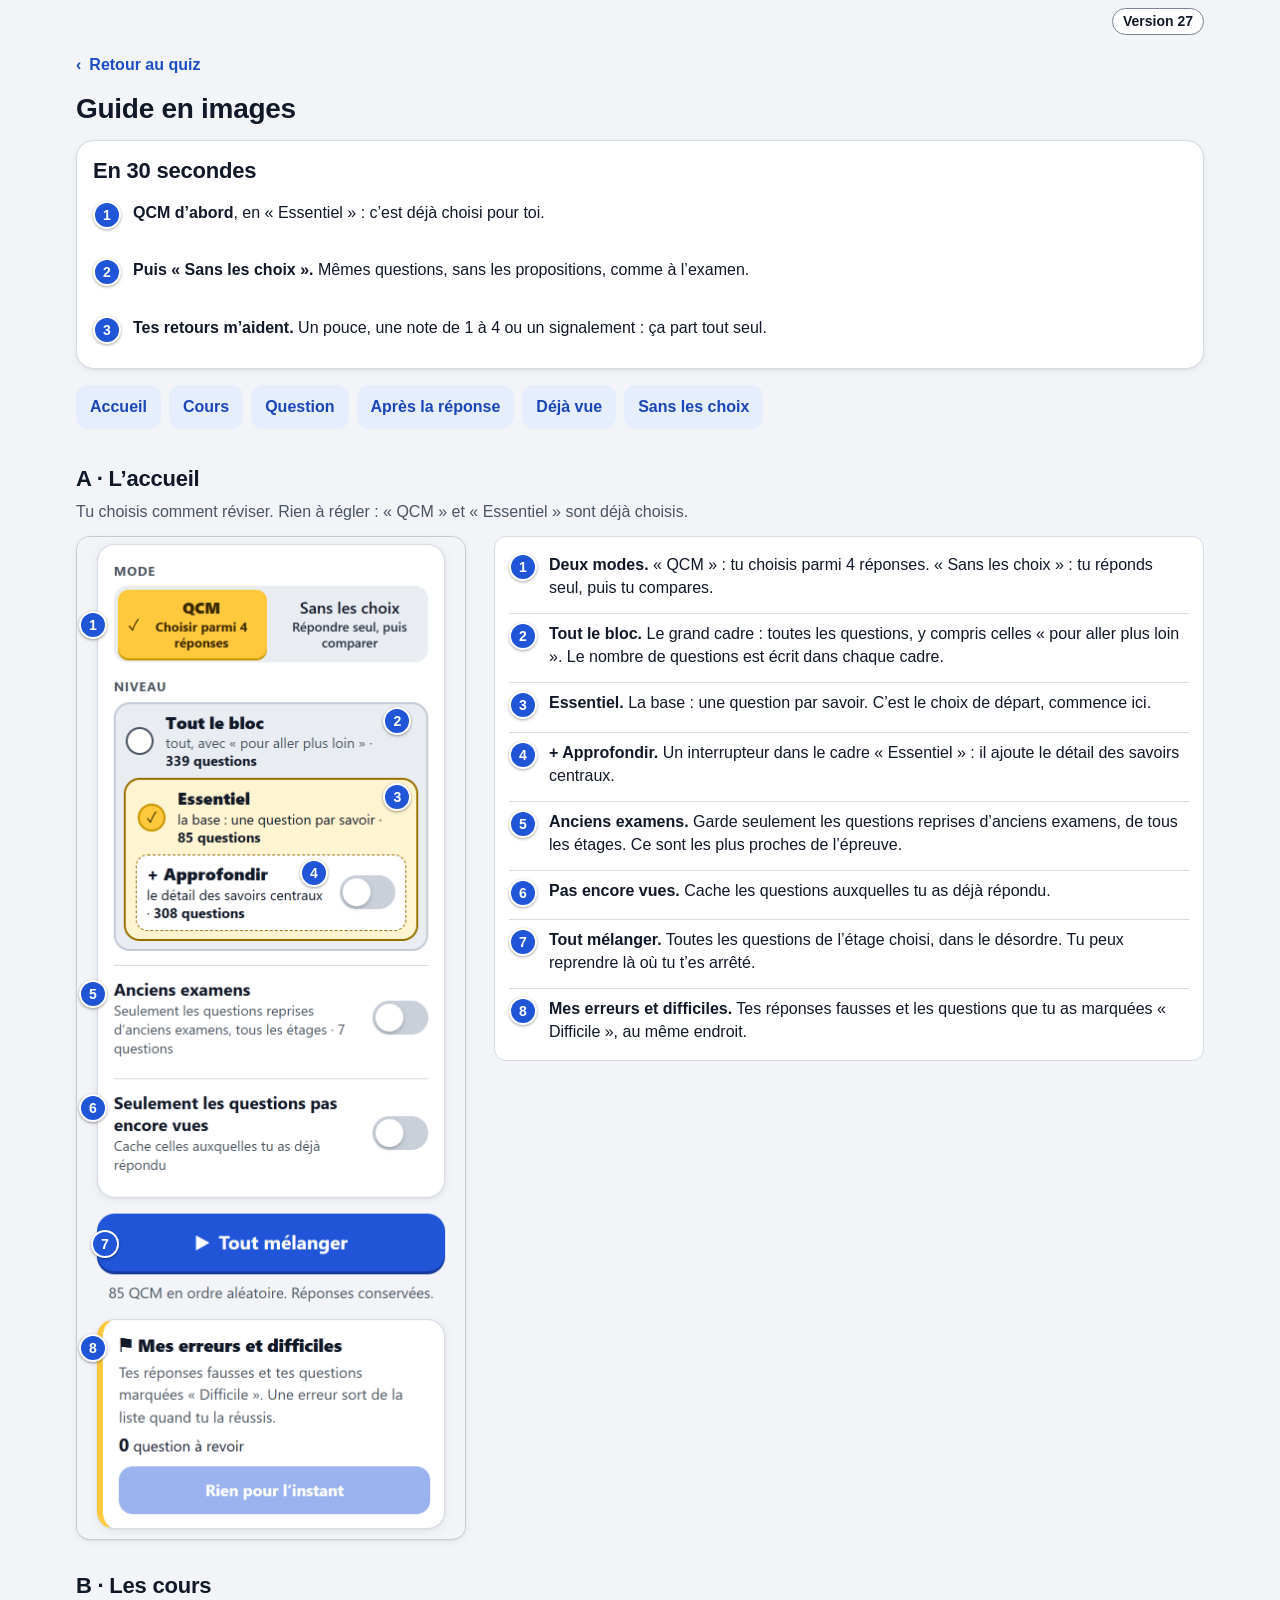
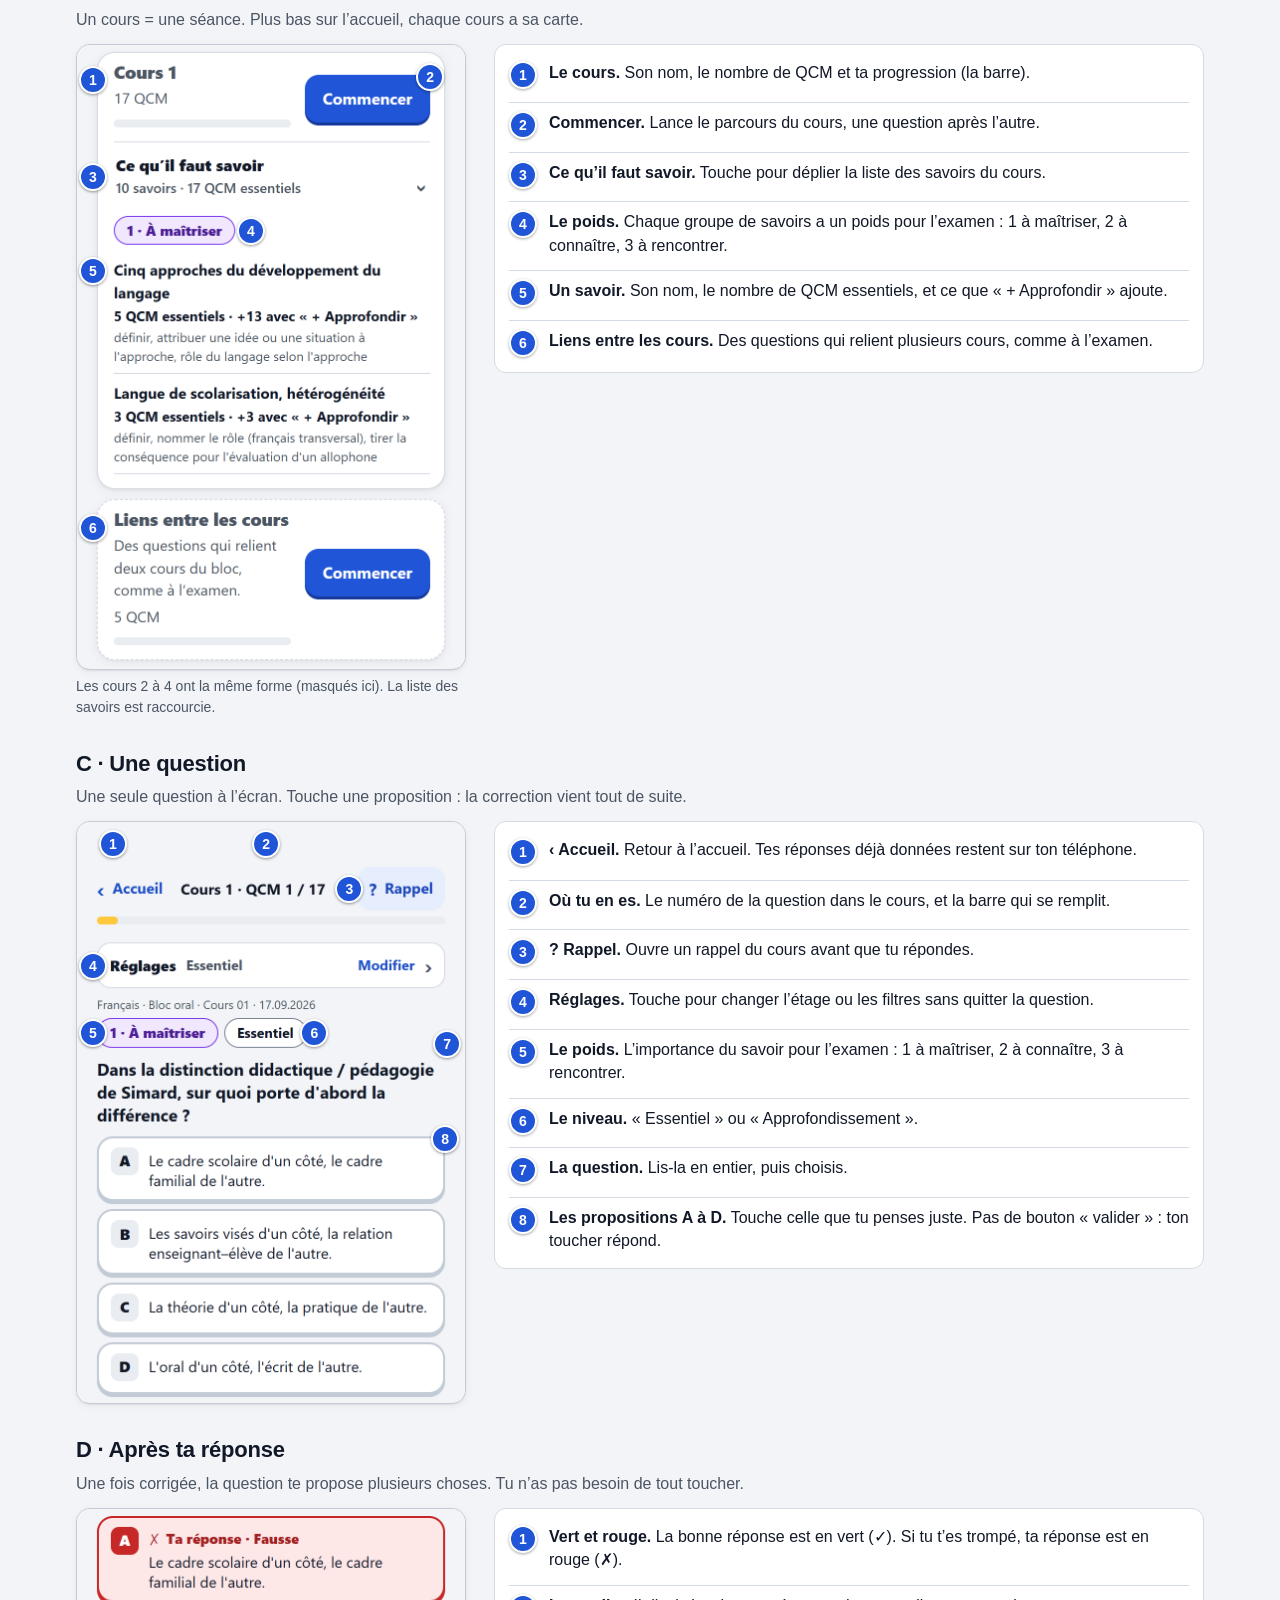
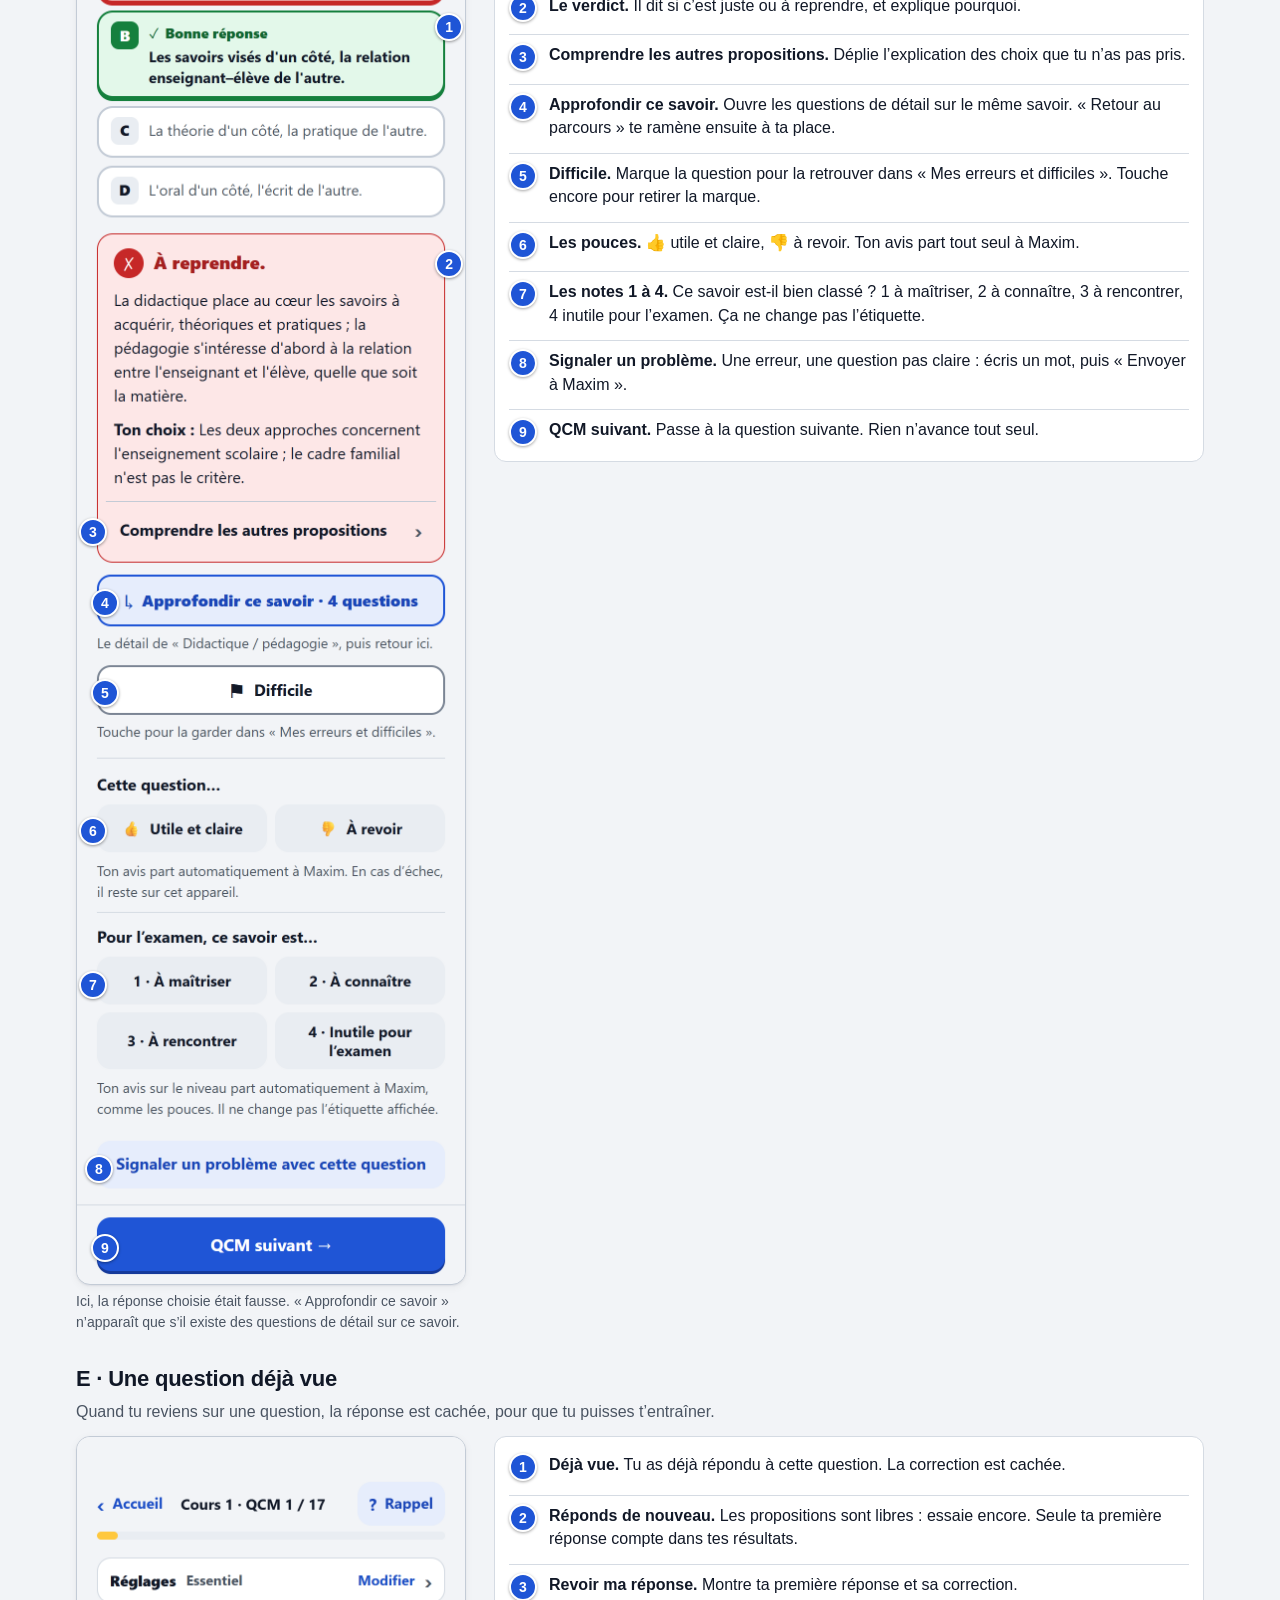
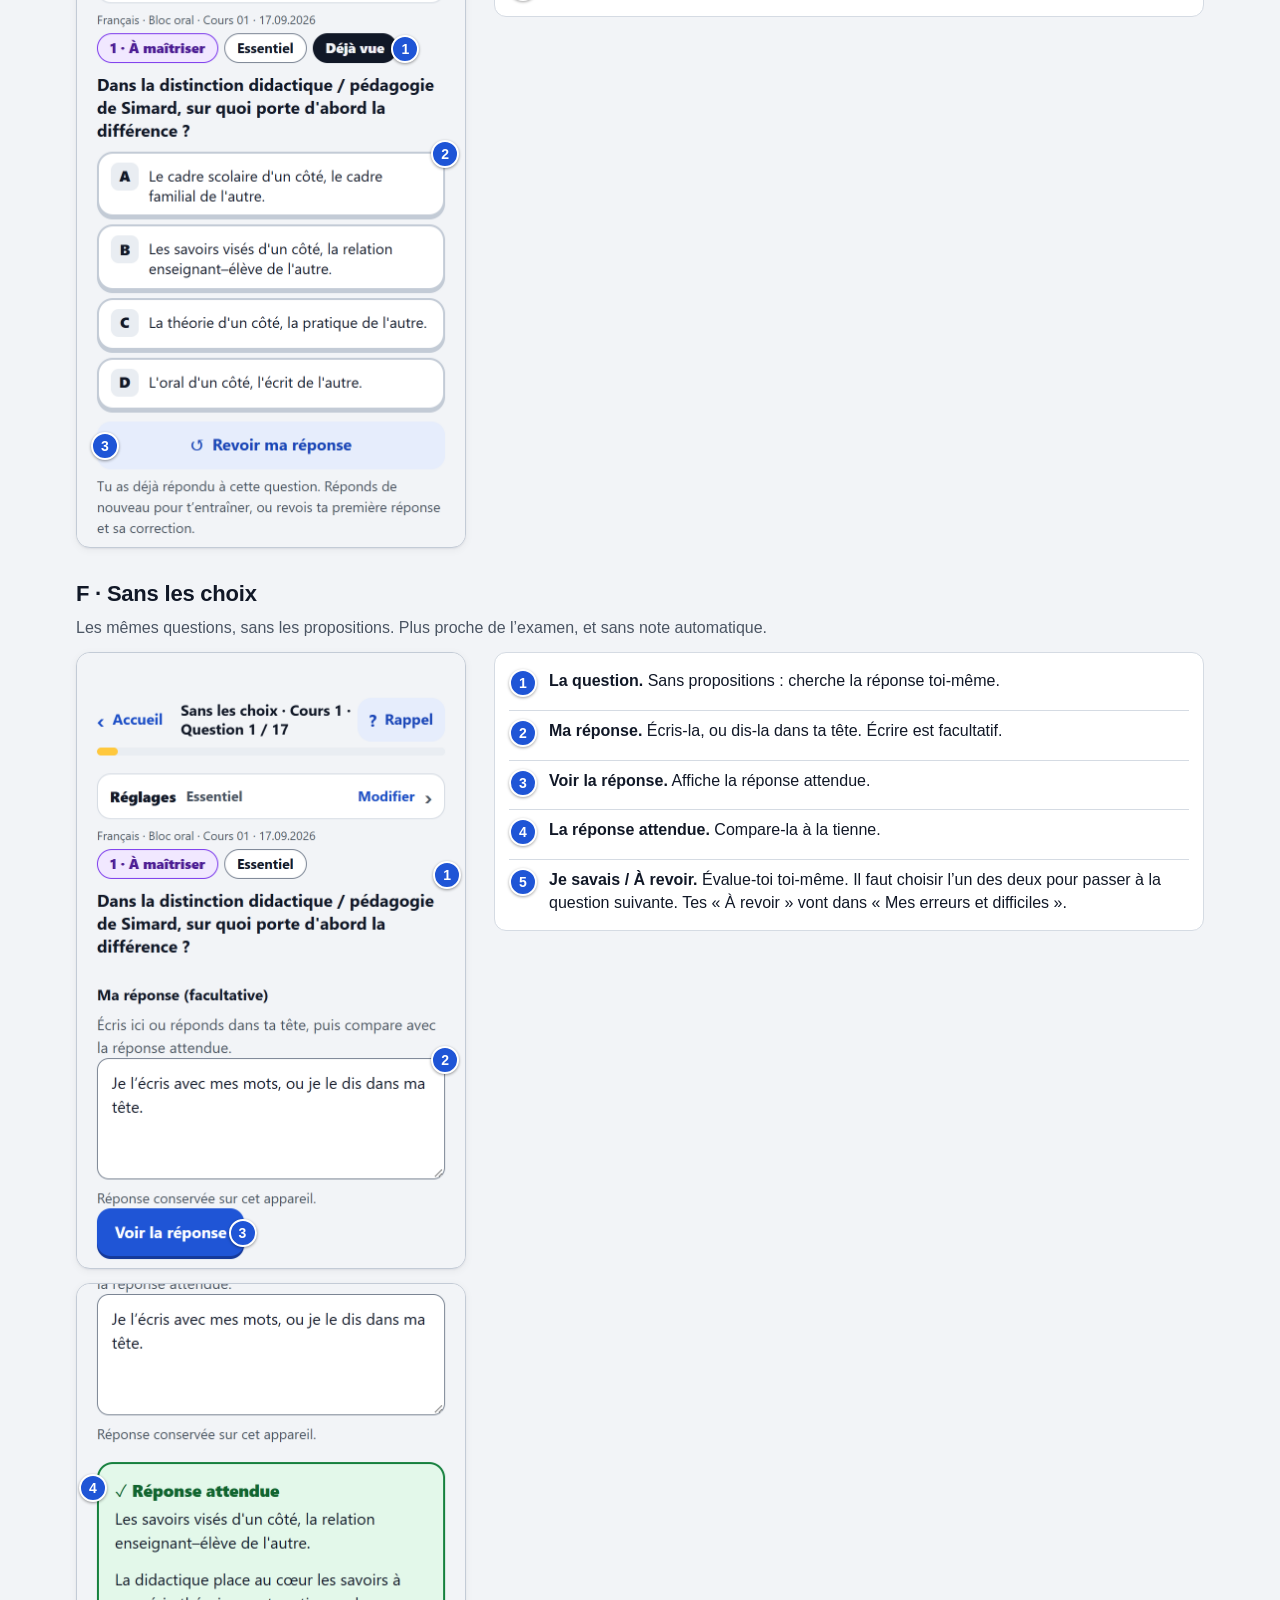
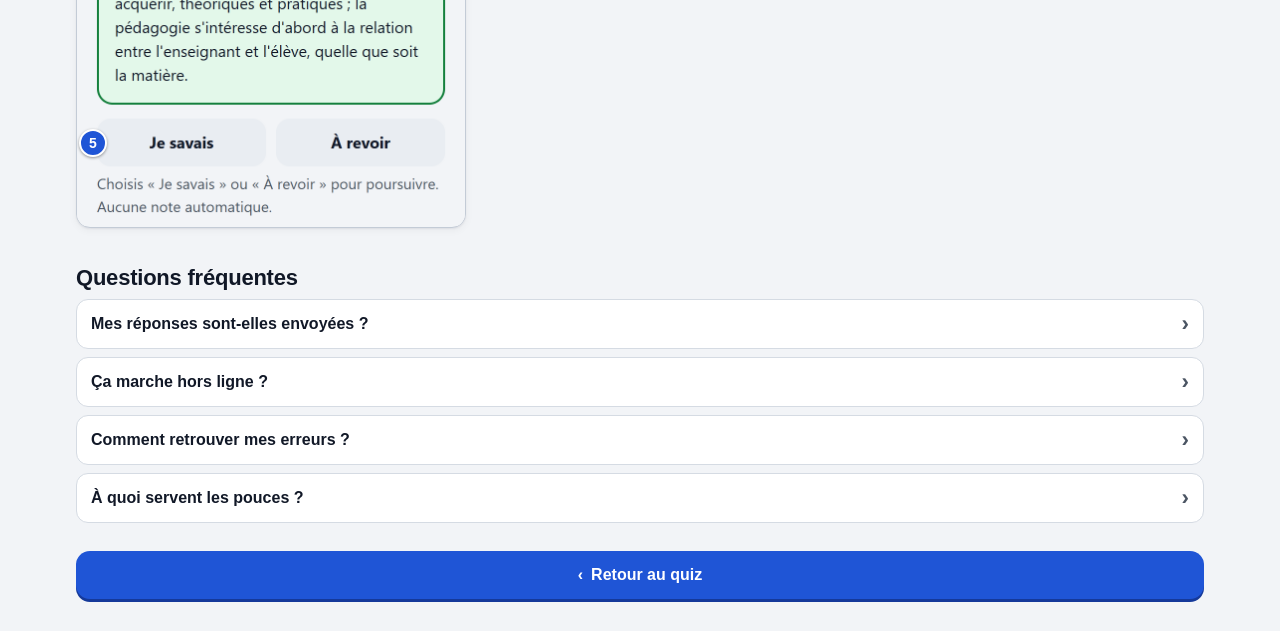
==== aide.html @ 0e0dc942 "Publier Révisions HEP 27" ====
<!doctype html>
<html lang="fr">
<head>
  <meta charset="utf-8">
  <meta name="viewport" content="width=device-width,initial-scale=1,viewport-fit=cover">
  <meta name="theme-color" content="#f2f4f7" media="(prefers-color-scheme: light)"><meta name="theme-color" content="#0f1319" media="(prefers-color-scheme: dark)"><meta name="color-scheme" content="light dark">
  <title>Guide en images · Révisions HEP</title>
  <meta name="description" content="Guide en images du quiz du bloc oral : chaque écran avec ses boutons numérotés et expliqués.">
  <link rel="icon" href="icon.svg" type="image/svg+xml">
  <link rel="stylesheet" href="style.css">
</head>
<body>
  <main id="app" class="page aide-page">
    <p class="aide-back"><a class="btn ghost" href="qcm-oral.html"><span aria-hidden="true">‹</span> Retour au quiz</a></p>
    <h1>Guide en images</h1>
    <section class="aide-quick" aria-labelledby="t-30s">
      <h2 id="t-30s">En 30 secondes</h2>
      <ol>
        <li><strong>QCM d’abord</strong>, en « Essentiel » : c’est déjà choisi pour toi.</li>
        <li><strong>Puis « Sans les choix ».</strong> Mêmes questions, sans les propositions, comme à l’examen.</li>
        <li><strong>Tes retours m’aident.</strong> Un pouce, une note de 1 à 4 ou un signalement : ça part tout seul.</li>
      </ol>
    </section>
    <nav class="aide-nav" aria-label="Aller à un écran"><a href="#accueil">Accueil</a><a href="#cours">Cours</a><a href="#question">Question</a><a href="#apres">Après la réponse</a><a href="#deja-vue">Déjà vue</a><a href="#sans-choix">Sans les choix</a></nav>
    <section class="aide-scene" id="accueil" aria-labelledby="t-accueil">
<div class="aide-scene-head"><h2 id="t-accueil">A · L’accueil</h2><p>Tu choisis comment réviser. Rien à régler : « QCM » et « Essentiel » sont déjà choisis.</p></div>
<div class="aide-figs"><figure class="aide-fig"><div class="aide-shot" style="aspect-ratio:390/1004"><img src="aide/a-accueil.png" width="390" height="1004" alt="Capture de l’accueil du bloc oral : le choix du mode, les trois étages emboîtés, deux filtres, le bouton « Tout mélanger » et « Mes erreurs et difficiles »." loading="lazy" decoding="async"><span class="aide-pin" aria-hidden="true" style="left:4.1%;top:8.738%">1</span><span class="aide-pin" aria-hidden="true" style="left:82.56%;top:18.304%">2</span><span class="aide-pin" aria-hidden="true" style="left:82.56%;top:25.95%">3</span><span class="aide-pin" aria-hidden="true" style="left:61.03%;top:33.496%">4</span><span class="aide-pin" aria-hidden="true" style="left:4.1%;top:45.605%">5</span><span class="aide-pin" aria-hidden="true" style="left:4.1%;top:56.936%">6</span><span class="aide-pin" aria-hidden="true" style="left:7.18%;top:70.579%">7</span><span class="aide-pin" aria-hidden="true" style="left:4.1%;top:80.912%">8</span></div></figure></div>
<ol class="aide-legend" role="list"><li><strong>Deux modes.</strong> « QCM » : tu choisis parmi 4 réponses. « Sans les choix » : tu réponds seul, puis tu compares.</li><li><strong>Tout le bloc.</strong> Le grand cadre : toutes les questions, y compris celles « pour aller plus loin ». Le nombre de questions est écrit dans chaque cadre.</li><li><strong>Essentiel.</strong> La base : une question par savoir. C’est le choix de départ, commence ici.</li><li><strong>+ Approfondir.</strong> Un interrupteur dans le cadre « Essentiel » : il ajoute le détail des savoirs centraux.</li><li><strong>Anciens examens.</strong> Garde seulement les questions reprises d’anciens examens, de tous les étages. Ce sont les plus proches de l’épreuve.</li><li><strong>Pas encore vues.</strong> Cache les questions auxquelles tu as déjà répondu.</li><li><strong>Tout mélanger.</strong> Toutes les questions de l’étage choisi, dans le désordre. Tu peux reprendre là où tu t’es arrêté.</li><li><strong>Mes erreurs et difficiles.</strong> Tes réponses fausses et les questions que tu as marquées « Difficile », au même endroit.</li></ol>
</section><section class="aide-scene" id="cours" aria-labelledby="t-cours">
<div class="aide-scene-head"><h2 id="t-cours">B · Les cours</h2><p>Un cours = une séance. Plus bas sur l’accueil, chaque cours a sa carte.</p></div>
<div class="aide-figs"><figure class="aide-fig"><div class="aide-shot" style="aspect-ratio:390/626"><img src="aide/b-cours.png" width="390" height="626" alt="Capture de la carte « Cours 1 » avec son bouton « Commencer » et la liste dépliée « Ce qu’il faut savoir », puis de la carte « Liens entre les cours »." loading="lazy" decoding="async"><span class="aide-pin" aria-hidden="true" style="left:4.1%;top:5.609%">1</span><span class="aide-pin" aria-hidden="true" style="left:91.03%;top:5.169%">2</span><span class="aide-pin" aria-hidden="true" style="left:4.1%;top:21.224%">3</span><span class="aide-pin" aria-hidden="true" style="left:44.84%;top:29.817%">4</span><span class="aide-pin" aria-hidden="true" style="left:4.1%;top:36.334%">5</span><span class="aide-pin" aria-hidden="true" style="left:4.1%;top:77.429%">6</span></div><figcaption>Les cours 2 à 4 ont la même forme (masqués ici). La liste des savoirs est raccourcie.</figcaption></figure></div>
<ol class="aide-legend" role="list"><li><strong>Le cours.</strong> Son nom, le nombre de QCM et ta progression (la barre).</li><li><strong>Commencer.</strong> Lance le parcours du cours, une question après l’autre.</li><li><strong>Ce qu’il faut savoir.</strong> Touche pour déplier la liste des savoirs du cours.</li><li><strong>Le poids.</strong> Chaque groupe de savoirs a un poids pour l’examen : 1 à maîtriser, 2 à connaître, 3 à rencontrer.</li><li><strong>Un savoir.</strong> Son nom, le nombre de QCM essentiels, et ce que « + Approfondir » ajoute.</li><li><strong>Liens entre les cours.</strong> Des questions qui relient plusieurs cours, comme à l’examen.</li></ol>
</section><section class="aide-scene" id="question" aria-labelledby="t-question">
<div class="aide-scene-head"><h2 id="t-question">C · Une question</h2><p>Une seule question à l’écran. Touche une proposition : la correction vient tout de suite.</p></div>
<div class="aide-figs"><figure class="aide-fig"><div class="aide-shot" style="aspect-ratio:390/583"><img src="aide/c-question.png" width="390" height="583" alt="Capture d’une question : barre du haut avec « Accueil », la progression et « Rappel », puis « Réglages », les étiquettes de poids et de niveau, l’énoncé et les propositions A à D." loading="lazy" decoding="async"><span class="aide-pin" aria-hidden="true" style="left:9.23%;top:3.774%">1</span><span class="aide-pin" aria-hidden="true" style="left:48.72%;top:3.774%">2</span><span class="aide-pin" aria-hidden="true" style="left:70.18%;top:11.492%">3</span><span class="aide-pin" aria-hidden="true" style="left:4.1%;top:24.7%">4</span><span class="aide-pin" aria-hidden="true" style="left:4.1%;top:36.361%">5</span><span class="aide-pin" aria-hidden="true" style="left:61.19%;top:36.361%">6</span><span class="aide-pin" aria-hidden="true" style="left:95.38%;top:38.213%">7</span><span class="aide-pin" aria-hidden="true" style="left:94.87%;top:54.476%">8</span></div></figure></div>
<ol class="aide-legend" role="list"><li><strong>‹ Accueil.</strong> Retour à l’accueil. Tes réponses déjà données restent sur ton téléphone.</li><li><strong>Où tu en es.</strong> Le numéro de la question dans le cours, et la barre qui se remplit.</li><li><strong>? Rappel.</strong> Ouvre un rappel du cours avant que tu répondes.</li><li><strong>Réglages.</strong> Touche pour changer l’étage ou les filtres sans quitter la question.</li><li><strong>Le poids.</strong> L’importance du savoir pour l’examen : 1 à maîtriser, 2 à connaître, 3 à rencontrer.</li><li><strong>Le niveau.</strong> « Essentiel » ou « Approfondissement ».</li><li><strong>La question.</strong> Lis-la en entier, puis choisis.</li><li><strong>Les propositions A à D.</strong> Touche celle que tu penses juste. Pas de bouton « valider » : ton toucher répond.</li></ol>
</section><section class="aide-scene" id="apres" aria-labelledby="t-apres">
<div class="aide-scene-head"><h2 id="t-apres">D · Après ta réponse</h2><p>Une fois corrigée, la question te propose plusieurs choses. Tu n’as pas besoin de tout toucher.</p></div>
<div class="aide-figs"><figure class="aide-fig"><div class="aide-shot" style="aspect-ratio:390/1377"><img src="aide/d-apres.png" width="390" height="1377" alt="Capture d’une question corrigée : la bonne proposition en vert, la proposition choisie en rouge, le verdict, puis les boutons « Approfondir ce savoir », « Difficile », les pouces, les notes 1 à 4, « Signaler un problème » et « QCM suivant »." loading="lazy" decoding="async"><span class="aide-pin" aria-hidden="true" style="left:95.9%;top:8.59%">1</span><span class="aide-pin" aria-hidden="true" style="left:95.9%;top:25.851%">2</span><span class="aide-pin" aria-hidden="true" style="left:4.1%;top:45.314%">3</span><span class="aide-pin" aria-hidden="true" style="left:7.18%;top:50.47%">4</span><span class="aide-pin" aria-hidden="true" style="left:7.18%;top:57.006%">5</span><span class="aide-pin" aria-hidden="true" style="left:4.1%;top:67.1%">6</span><span class="aide-pin" aria-hidden="true" style="left:4.1%;top:78.284%">7</span><span class="aide-pin" aria-hidden="true" style="left:5.64%;top:91.624%">8</span><span class="aide-pin" aria-hidden="true" style="left:7.18%;top:97.433%">9</span></div><figcaption>Ici, la réponse choisie était fausse. « Approfondir ce savoir » n’apparaît que s’il existe des questions de détail sur ce savoir.</figcaption></figure></div>
<ol class="aide-legend" role="list"><li><strong>Vert et rouge.</strong> La bonne réponse est en vert (✓). Si tu t’es trompé, ta réponse est en rouge (✗).</li><li><strong>Le verdict.</strong> Il dit si c’est juste ou à reprendre, et explique pourquoi.</li><li><strong>Comprendre les autres propositions.</strong> Déplie l’explication des choix que tu n’as pas pris.</li><li><strong>Approfondir ce savoir.</strong> Ouvre les questions de détail sur le même savoir. « Retour au parcours » te ramène ensuite à ta place.</li><li><strong>Difficile.</strong> Marque la question pour la retrouver dans « Mes erreurs et difficiles ». Touche encore pour retirer la marque.</li><li><strong>Les pouces.</strong> 👍 utile et claire, 👎 à revoir. Ton avis part tout seul à Maxim.</li><li><strong>Les notes 1 à 4.</strong> Ce savoir est-il bien classé ? 1 à maîtriser, 2 à connaître, 3 à rencontrer, 4 inutile pour l’examen. Ça ne change pas l’étiquette.</li><li><strong>Signaler un problème.</strong> Une erreur, une question pas claire : écris un mot, puis « Envoyer à Maxim ».</li><li><strong>QCM suivant.</strong> Passe à la question suivante. Rien n’avance tout seul.</li></ol>
</section><section class="aide-scene" id="deja-vue" aria-labelledby="t-deja-vue">
<div class="aide-scene-head"><h2 id="t-deja-vue">E · Une question déjà vue</h2><p>Quand tu reviens sur une question, la réponse est cachée, pour que tu puisses t’entraîner.</p></div>
<div class="aide-figs"><figure class="aide-fig"><div class="aide-shot" style="aspect-ratio:390/712"><img src="aide/e-deja-vue.png" width="390" height="712" alt="Capture d’une question déjà vue : l’étiquette « Déjà vue », les propositions sans correction et le bouton « Revoir ma réponse »." loading="lazy" decoding="async"><span class="aide-pin" aria-hidden="true" style="left:84.62%;top:29.773%">1</span><span class="aide-pin" aria-hidden="true" style="left:94.87%;top:44.606%">2</span><span class="aide-pin" aria-hidden="true" style="left:7.18%;top:85.758%">3</span></div></figure></div>
<ol class="aide-legend" role="list"><li><strong>Déjà vue.</strong> Tu as déjà répondu à cette question. La correction est cachée.</li><li><strong>Réponds de nouveau.</strong> Les propositions sont libres : essaie encore. Seule ta première réponse compte dans tes résultats.</li><li><strong>Revoir ma réponse.</strong> Montre ta première réponse et sa correction.</li></ol>
</section><section class="aide-scene" id="sans-choix" aria-labelledby="t-sans-choix">
<div class="aide-scene-head"><h2 id="t-sans-choix">F · Sans les choix</h2><p>Les mêmes questions, sans les propositions. Plus proche de l’examen, et sans note automatique.</p></div>
<div class="aide-figs"><figure class="aide-fig"><div class="aide-shot" style="aspect-ratio:390/617"><img src="aide/f1-sans-choix.png" width="390" height="617" alt="Capture du mode « Sans les choix » avant la réponse : la question, la zone « Ma réponse » avec un texte écrit, et le bouton « Voir la réponse »." loading="lazy" decoding="async"><span class="aide-pin" aria-hidden="true" style="left:95.38%;top:36.107%">1</span><span class="aide-pin" aria-hidden="true" style="left:94.87%;top:66.304%">2</span><span class="aide-pin" aria-hidden="true" style="left:42.66%;top:94.343%">3</span></div></figure><figure class="aide-fig"><div class="aide-shot" style="aspect-ratio:390/545"><img src="aide/f2-sans-choix.png" width="390" height="545" alt="Capture du mode « Sans les choix » après « Voir la réponse » : la réponse attendue, puis les boutons « Je savais » et « À revoir »." loading="lazy" decoding="async"><span class="aide-pin" aria-hidden="true" style="left:4.1%;top:37.632%">4</span><span class="aide-pin" aria-hidden="true" style="left:4.1%;top:84.613%">5</span></div></figure></div>
<ol class="aide-legend" role="list"><li><strong>La question.</strong> Sans propositions : cherche la réponse toi-même.</li><li><strong>Ma réponse.</strong> Écris-la, ou dis-la dans ta tête. Écrire est facultatif.</li><li><strong>Voir la réponse.</strong> Affiche la réponse attendue.</li><li><strong>La réponse attendue.</strong> Compare-la à la tienne.</li><li><strong>Je savais / À revoir.</strong> Évalue-toi toi-même. Il faut choisir l’un des deux pour passer à la question suivante. Tes « À revoir » vont dans « Mes erreurs et difficiles ».</li></ol>
</section>
    <section class="aide-faq" aria-labelledby="t-faq"><h2 id="t-faq">Questions fréquentes</h2><details class="aide-faq-item"><summary>Mes réponses sont-elles envoyées ?</summary><p>Non, pas en bloc. Tes réponses, tes résultats et tes marques « Difficile » restent sur ton téléphone (et dans ton Drive seulement si tu le connectes). Seuls partent : tes pouces et tes notes 1 à 4, tout seuls ; et un signalement, seulement quand tu touches « Envoyer à Maxim ». Chaque envoi emporte la question, ce que tu avais choisi ou écrit à ce moment-là, et ton prénom si tu l’as indiqué.</p></details><details class="aide-faq-item"><summary>Ça marche hors ligne ?</summary><p>Oui, une fois que tu as ouvert le quiz une première fois avec du réseau. Les avis en attente repartent quand tu retrouves du réseau.</p></details><details class="aide-faq-item"><summary>Comment retrouver mes erreurs ?</summary><p>Sur l’accueil, ouvre « Mes erreurs et difficiles ». Une erreur en sort quand tu réussis la question de nouveau. Une question « Difficile » y reste tant que tu n’enlèves pas la marque.</p></details><details class="aide-faq-item"><summary>À quoi servent les pouces ?</summary><p>À me dire quelles questions sont claires et lesquelles sont à corriger. Un mauvais pouce ? Touche l’autre : il remplace le premier.</p></details></section>
    <p class="aide-back aide-back-end"><a class="btn primary" href="qcm-oral.html"><span aria-hidden="true">‹</span> Retour au quiz</a></p>
  </main>
  <script src="config.js"></script><script src="app-version.js"></script>
</body>
</html>
---- style.css ----
/* Révisions HEP — v22, direction B « application de révision », conventions iPhone.
   Thème clair par défaut, sombre selon le réglage de l'appareil.
   Couleur d'action (bleu) ≠ couleur d'état sélectionné (ambre) ; juste / faux portent ✓ / ✗ et un mot. */
:root {
  color-scheme: light;
  --bg: #f2f4f7;
  --bg-card: #ffffff;
  --bg-card-2: #e9edf2;
  --bg-press: #dde3ea;
  --text: #111827;
  --text-dim: #4b5563;
  --border: #d5dbe3;
  --border-strong: #c3cbd6;
  --control-border: #7b8594;
  --action: #1f55d6;
  --action-press: #1944b0;
  --action-shadow: #15399a;
  --text-on-action: #ffffff;
  --link: #1d4fc7;
  --tint: #e6edfc;
  --tint-text: #1a46b8;
  --selected: #ffc83d;
  --selected-press: #f2b71f;
  --selected-shadow: #c99400;
  --text-on-selected: #3a2a00;
  --good: #11652f;
  --good-line: #15803d;
  --bg-good: #e3f8ea;
  --text-on-line: #ffffff;
  --bad: #a51f1f;
  --bad-line: #c62828;
  --bg-bad: #fde7e7;
  --bg-info: #fff6da;
  --text-info: #4a3700;
  --badge-bg: #fce4f1;
  --badge-text: #82184a;
  --focus: #1f55d6;
  --track: #c9d0da;
  --radius: 18px;
  --radius-sm: 12px;
  --shadow: 0 1px 2px rgb(16 24 40 / 6%), 0 2px 8px rgb(16 24 40 / 5%);
  --sheet-shadow: 0 -8px 30px rgb(16 24 40 / 18%);
  /* Compatibilité avec les anciens noms utilisés ailleurs. */
  --accent: var(--action);
  --accent-hover: var(--action-press);
  --text-on-accent: var(--text-on-action);
  font-family: -apple-system, BlinkMacSystemFont, "Segoe UI", Roboto, "Helvetica Neue", Helvetica, Arial, sans-serif;
  font-size: 16px;
  line-height: 1.5;
  font-synthesis: none;
}
@media (prefers-color-scheme: dark) {
  :root {
    color-scheme: dark;
    --bg: #0f1319;
    --bg-card: #1b212b;
    --bg-card-2: #2a3240;
    --bg-press: #343e4e;
    --text: #eef1f6;
    --text-dim: #b3bcc9;
    --border: #2f3846;
    --border-strong: #3d4757;
    --control-border: #7f8a9b;
    --action: #2f63e0;
    --action-press: #2554c4;
    --action-shadow: #183f9e;
    --text-on-action: #ffffff;
    --link: #93b4ff;
    --tint: #22304d;
    --tint-text: #b4cbff;
    --selected: #ffc83d;
    --selected-press: #f2b71f;
    --selected-shadow: #a37800;
    --text-on-selected: #3a2a00;
    --good: #86e3a6;
    --good-line: #3fb36a;
    --bg-good: #12301f;
    --text-on-line: #0f1319;
    --bad: #ffa3a3;
    --bad-line: #e5534b;
    --bg-bad: #3a1919;
    --bg-info: #33290c;
    --text-info: #ffe3a0;
    --badge-bg: #4a1530;
    --badge-text: #ffc4e1;
    --focus: #93b4ff;
    --track: #4a5466;
    --shadow: 0 1px 2px rgb(0 0 0 / 30%);
    --sheet-shadow: 0 -8px 30px rgb(0 0 0 / 50%);
  }
}

/* ---------- Base ---------- */
*, *::before, *::after { box-sizing: border-box; }
html { background: var(--bg); -webkit-text-size-adjust: 100%; text-size-adjust: 100%; }
body { margin: 0; background: var(--bg); color: var(--text); min-width: 0; }
button, input, textarea, select { font: inherit; color: inherit; }
button, a, summary, [role="switch"] { -webkit-tap-highlight-color: transparent; touch-action: manipulation; }
button, summary { cursor: pointer; }
button { min-width: 44px; min-height: 44px; }
a { color: var(--link); text-underline-offset: 0.2em; }
img, svg { max-width: 100%; vertical-align: middle; }
h1, h2, h3, p { margin: 0; }
h1, h2, h3 { line-height: 1.25; overflow-wrap: anywhere; letter-spacing: -0.01em; }
p + p { margin-top: 0.8em; }
ul, ol { padding-left: 1.5em; }
li + li { margin-top: 0.35em; }
[hidden] { display: none !important; }
:where(button, a, input, textarea, select, summary, [tabindex]):focus-visible {
  outline: 3px solid var(--focus);
  outline-offset: 3px;
}
::selection { background: var(--action); color: var(--text-on-action); }
.visually-hidden { position: absolute !important; width: 1px; height: 1px; padding: 0; margin: -1px; overflow: hidden; clip: rect(0, 0, 0, 0); white-space: nowrap; border: 0; }
.source, .technical { display: none !important; }

/* ---------- Mise en page ---------- */
#app, body > main.page {
  width: 100%;
  max-width: 1168px;
  margin: 0 auto;
  padding: max(16px, env(safe-area-inset-top, 0px))
    max(16px, env(safe-area-inset-right, 0px))
    calc(24px + env(safe-area-inset-bottom, 0px))
    max(16px, env(safe-area-inset-left, 0px));
}
#app { min-height: 100vh; min-height: 100dvh; display: flex; flex-direction: column; }
.page { width: 100%; min-width: 0; margin: 0 auto; flex: 1; }
#app > .page { padding: 0; display: flex; flex-direction: column; min-height: 100%; }
.page > h1, #qcm-main > h1, #main-content > h1 { margin: 12px 0 16px; font-size: 1.75rem; font-weight: 800; }

/* En-tête : grand titre façon iOS, navigation en boutons teintés. */
.site-header {
  display: flex;
  flex-wrap: wrap;
  align-items: center;
  justify-content: space-between;
  gap: 10px 12px;
  padding: 4px 0 14px;
  margin-bottom: 4px;
}
.brand { display: flex; align-items: center; gap: 12px; min-width: 0; min-height: 44px; padding: 0; border: 0; background: transparent; color: var(--text); text-align: left; text-decoration: none; }
.brand-mark { width: 44px; height: 44px; flex: 0 0 44px; border-radius: 12px; }
.brand-title { display: block; font-size: 1.375rem; font-weight: 800; letter-spacing: -0.02em; line-height: 1.2; }
.brand-subtitle { display: block; margin-top: 2px; color: var(--text-dim); font-size: 0.9375rem; font-weight: 500; }
.header-actions { display: flex; flex-wrap: wrap; align-items: center; gap: 8px; }
.header-actions .btn { min-height: 44px; padding: 8px 14px; font-size: 0.9375rem; }
.icon-button {
  display: inline-flex;
  justify-content: center;
  align-items: center;
  min-width: 44px;
  min-height: 44px;
  padding: 8px 12px;
  border: 0;
  border-radius: 999px;
  background: var(--bg-card-2);
  color: var(--text);
  font-size: 1.125rem;
  font-weight: 700;
  text-decoration: none;
}
.icon-button svg { width: 22px; height: 22px; }

.home-hero { padding: 18px 0 18px; max-width: 770px; }
.eyebrow { margin-bottom: 8px; color: var(--text-dim); font-size: 0.8125rem; font-weight: 700; letter-spacing: 0.06em; text-transform: uppercase; }
.hero-title { font-size: clamp(1.75rem, 5vw, 2.5rem); font-weight: 800; letter-spacing: -0.03em; text-wrap: balance; }
.hero-description { max-width: 62ch; margin-top: 10px; color: var(--text-dim); font-size: 1.0625rem; }
.section-heading { display: flex; flex-wrap: wrap; align-items: baseline; justify-content: space-between; gap: 8px 16px; margin: 24px 0 12px; font-size: 1.25rem; }
.section-heading h2, .section-heading h1 { font-size: inherit; font-weight: 800; }

/* ---------- Cartes ---------- */
.course-card, .settings-card, .draft-panel, .feedback-panel, .review-summary, .pilot-entry, .stat, .feedback-item, .oral-tools, .qcm-settings, .quick-group {
  min-width: 0;
  border: 1px solid var(--border);
  border-radius: var(--radius);
  background: var(--bg-card);
  box-shadow: var(--shadow);
}
.course-card { display: flex; flex-direction: column; padding: 18px; }
.course-heading { font-size: 1.25rem; }
.course-heading h2, .course-heading h3 { font-size: inherit; }
.course-meta { display: flex; flex-wrap: wrap; gap: 6px 12px; margin-top: 10px; color: var(--text-dim); font-size: 0.875rem; }
.course-card > p { margin-top: 10px; }
.course-actions { display: flex; flex-wrap: wrap; gap: 10px; padding-top: 18px; margin-top: auto; }
.course-actions .btn { width: 100%; }
.stats-grid, .course-grid { display: grid; grid-template-columns: minmax(0, 1fr); gap: 12px; }
.stats-grid { margin: 0 0 28px; }
.stat { padding: 16px 18px; }
.stat-number { display: block; color: var(--text); font-size: 1.75rem; font-weight: 800; line-height: 1.25; font-variant-numeric: tabular-nums; }
.stat-label { display: block; margin-top: 4px; color: var(--text-dim); font-size: 0.875rem; }
.exercise-grid { display: grid; grid-template-columns: repeat(auto-fit, minmax(min(100%, 320px), 1fr)); gap: 14px; }
.exercise-tile { gap: 10px; }
.exercise-tile h2 { font-size: 1.3rem; font-weight: 800; }
.exercise-tile h3 { margin-top: -6px; color: var(--text-dim); font-size: 1rem; font-weight: 600; }
.exercise-tile .pill { align-self: flex-start; }
.exercise-tile > .actions { display: flex; flex-direction: column; align-items: stretch; margin-top: 4px; }
.exercise-tile > .actions > .btn, .exercise-tile > .btn { flex: 0 0 auto; width: 100%; }
.exercise-tile > .btn:first-of-type { margin-top: 4px; }

/* ---------- Boutons ---------- */
.btn {
  position: relative;
  display: inline-flex;
  justify-content: center;
  align-items: center;
  gap: 8px;
  min-height: 48px;
  padding: 11px 18px;
  border: 0;
  border-radius: 14px;
  background: var(--bg-card-2);
  color: var(--text);
  font-size: 1rem;
  font-weight: 650;
  line-height: 1.3;
  text-align: center;
  text-decoration: none;
  white-space: normal;
  overflow-wrap: anywhere;
  cursor: pointer;
  transition: background-color 120ms ease, transform 80ms ease, box-shadow 120ms ease;
}
/* Action : bouton plein bleu, avec un socle. */
.btn.primary { background: var(--action); color: var(--text-on-action); box-shadow: 0 3px 0 var(--action-shadow); font-weight: 750; }
/* Secondaire : bouton teinté, jamais de la couleur d'un état choisi. */
.btn.secondary { background: var(--tint); color: var(--tint-text); }
.btn.ghost { min-height: 44px; background: transparent; color: var(--link); }
.btn.danger { background: var(--bg-bad); color: var(--bad); }
.btn.good { background: var(--bg-good); color: var(--good); }
.btn-large { width: 100%; min-height: 58px; font-size: 1.1875rem; border-radius: 18px; }
.btn:disabled, .btn[aria-disabled="true"], .icon-button:disabled { opacity: 0.45; cursor: default; box-shadow: none; }
.btn svg { width: 20px; height: 20px; flex: 0 0 20px; }
/* Retour visuel immédiat au toucher. */
.btn:not(:disabled):active, .icon-button:not(:disabled):active { transform: scale(0.97); background-color: var(--bg-press); }
.btn.primary:not(:disabled):active { background: var(--action-press); box-shadow: 0 1px 0 var(--action-shadow); transform: translateY(2px); }
.btn.secondary:not(:disabled):active { background: var(--bg-press); }
.btn.ghost:not(:disabled):active { background: var(--tint); }
.actions, .question-navigation { display: flex; flex-wrap: wrap; align-items: center; gap: 10px; margin-top: 18px; }
.actions > .btn, .question-navigation > .btn { flex: 1 1 140px; }

/* Choix exclusif : segments étiquetés, choix marqué d'un fond plein et d'une coche. */
.segment-row { display: grid; gap: 6px; min-width: 0; }
.segment-label { color: var(--text-dim); font-size: 0.8125rem; font-weight: 700; letter-spacing: 0.06em; text-transform: uppercase; }
.segmented { display: grid; grid-auto-columns: minmax(0, 1fr); grid-auto-flow: column; gap: 4px; padding: 4px; margin: 0; border-radius: 14px; background: var(--bg-card-2); }
.segment {
  display: inline-flex; align-items: center; justify-content: center; gap: 6px;
  min-height: 46px; padding: 8px 10px; border: 0; border-radius: 11px;
  background: transparent; color: var(--text); font-size: 1rem; font-weight: 600; line-height: 1.2;
  overflow-wrap: anywhere; transition: background-color 120ms ease, transform 80ms ease;
}
.segment[aria-pressed="true"] { background: var(--selected); color: var(--text-on-selected); font-weight: 800; box-shadow: 0 2px 0 var(--selected-shadow); }
.segment[aria-pressed="true"]::before { content: "✓"; content: "✓" / ""; font-weight: 800; }
.segment:not([aria-pressed="true"]):active { background: var(--bg-press); transform: scale(0.97); }

/* Filtre : interrupteur. Toute la rangée est la cible. */
.switch-row {
  display: flex; align-items: center; justify-content: space-between; gap: 14px;
  width: 100%; min-height: 56px; padding: 6px 0; border: 0; background: transparent;
  color: var(--text); text-align: left;
}
.switch-text { display: grid; gap: 2px; min-width: 0; }
.switch-title { font-size: 1.0625rem; font-weight: 650; line-height: 1.3; }
.switch-help { color: var(--text-dim); font-size: 0.875rem; line-height: 1.35; }
.switch-track { position: relative; flex: 0 0 56px; width: 56px; height: 34px; border-radius: 999px; background: var(--track); transition: background-color 150ms ease; }
.switch-knob { position: absolute; top: 3px; left: 3px; width: 28px; height: 28px; border-radius: 50%; background: #fff; box-shadow: 0 2px 4px rgb(0 0 0 / 25%); transition: transform 150ms ease; }
.switch-row[aria-checked="true"] .switch-track { background: var(--selected); box-shadow: inset 0 0 0 1px var(--selected-shadow); }
.switch-row[aria-checked="true"] .switch-knob { transform: translateX(22px); }
.switch-row[aria-checked="true"] .switch-knob::after { content: "✓"; content: "✓" / ""; position: absolute; inset: 0; display: grid; place-items: center; color: var(--text-on-selected); font-size: 15px; font-weight: 900; }
.switch-row:active .switch-knob { width: 32px; }
.switch-row:focus-visible { outline-offset: 2px; border-radius: 10px; }

/* Anciennes puces (archives, bloc oral). */
.chips { display: flex; flex-wrap: wrap; align-items: center; gap: 8px; }
.chip { display: inline-flex; align-items: center; justify-content: center; min-height: 44px; padding: 8px 14px; border: 0; border-radius: 999px; background: var(--bg-card-2); color: var(--text); font-size: 0.9375rem; cursor: pointer; }
.chip.active, .chip[aria-pressed="true"] { background: var(--selected); color: var(--text-on-selected); font-weight: 700; }

/* ---------- Textes, champs ---------- */
.muted, .help-text, .save-status { color: var(--text-dim); }
.small { font-size: 0.875rem; }
.notice { padding: 14px 16px; margin: 16px 0; border: 0; border-radius: var(--radius-sm); background: var(--bg-info); color: var(--text-info); font-size: 0.9375rem; overflow-wrap: anywhere; }
.toolbar, .filter-row { display: grid; grid-template-columns: minmax(0, 1fr); align-items: center; gap: 12px; margin: 20px 0; }
.search-input, .select-input, .text-input, .feedback-textarea {
  width: 100%;
  min-width: 0;
  min-height: 48px;
  padding: 12px 14px;
  border: 1px solid var(--control-border);
  border-radius: 12px;
  background: var(--bg-card);
  color: var(--text);
  font-size: 16px;
  line-height: 1.5;
}
input[type="search"] { -webkit-appearance: none; appearance: none; }
::placeholder { color: var(--text-dim); opacity: 1; }
textarea.text-input, .feedback-textarea { display: block; min-height: 120px; resize: vertical; }
.field-label { display: block; margin: 14px 0 8px; color: var(--text); font-size: 0.9375rem; font-weight: 650; }
.help-text { margin-top: 6px; font-size: 0.9375rem; }
.save-status { min-height: 1.5em; margin-top: 8px; font-size: 0.875rem; }
.badge, .tag, .pill, .feedback-count { display: inline-flex; align-items: center; gap: 5px; padding: 3px 10px; border: 0; border-radius: 999px; background: var(--bg-card-2); color: var(--text); font-size: 0.8125rem; font-weight: 650; line-height: 1.6; }
.pill { background: var(--badge-bg); color: var(--badge-text); }
.feedback-count { font-variant-numeric: tabular-nums; }
.header-actions .badge { min-width: 1.6em; justify-content: center; padding: 0 7px; background: var(--action); color: var(--text-on-action); }
.empty-state { padding: 40px 20px; color: var(--text-dim); text-align: center; }
.empty-state h1, .empty-state h2 { margin-bottom: 12px; color: var(--text); font-size: 1.375rem; }
.empty-state .btn { margin-top: 18px; }
.divider { height: 1px; margin: 24px 0; border: 0; background: var(--border); }

/* Volets dépliables : rangées de liste avec chevron. */
details > summary { display: flex; align-items: center; gap: 10px; min-height: 48px; padding: 11px 14px; border-radius: 12px; color: var(--text); font-weight: 650; line-height: 1.35; list-style: none; cursor: pointer; overflow-wrap: anywhere; }
details > summary::-webkit-details-marker { display: none; }
details > summary::after { content: "›"; content: "›" / ""; margin-left: auto; color: var(--text-dim); font-size: 1.4rem; line-height: 1; transition: transform 150ms ease; }
details[open] > summary::after { transform: rotate(90deg); }
details > summary:active { background: var(--bg-press); }
.hint-panel, details.indice { margin-top: 16px; border: 1px solid var(--border); border-radius: 14px; background: var(--bg-card); font-size: 1rem; line-height: 1.55; }
.hint-panel > :not(summary), details.indice > :not(summary) { margin: 0; padding: 0 16px 16px; }
.draft-panel, .feedback-panel, .settings-card { padding: 18px; margin-top: 18px; }
.draft-panel > :first-child, .feedback-panel > :first-child, .settings-card > :first-child { margin-top: 0; }
.feedback-panel { padding: 6px; }
.feedback-panel > summary { padding: 10px 12px; }
.feedback-panel[open] { padding: 6px 16px 16px; }
.feedback-panel[open] > summary { margin: 0 -10px; }
.settings-card h2, .feedback-panel h2, .draft-panel h2 { margin-bottom: 12px; font-size: 1.125rem; font-weight: 750; }
.settings-card .actions { margin-top: 14px; }
.rating-row { display: flex; flex-wrap: wrap; gap: 10px; margin-top: 18px; }
.rating-row .btn { flex: 1 1 140px; }

/* Progression : barre épaisse, ambre. */
.progress-track { height: 10px; margin: 12px 0 18px; border-radius: 999px; background: var(--bg-card-2); overflow: hidden; }
.progress-fill { height: 100%; max-width: 100%; border-radius: inherit; background: var(--selected); transition: width 180ms ease; }
.feedback-list, .question-list { display: grid; gap: 12px; margin: 18px 0; padding: 0; list-style: none; }
.feedback-item { padding: 16px; overflow-wrap: anywhere; }
.feedback-item-header { display: flex; flex-wrap: wrap; align-items: baseline; justify-content: space-between; gap: 8px 14px; margin-bottom: 10px; }
.feedback-item > .muted { margin-top: 8px; }
.question-list-item { display: flex; flex-wrap: wrap; align-items: center; justify-content: space-between; gap: 10px 16px; width: 100%; min-height: 60px; padding: 14px 16px; border: 1px solid var(--border); border-radius: 14px; background: var(--bg-card); color: var(--text); text-align: left; text-decoration: none; overflow-wrap: anywhere; }
.question-list-item > :first-child { min-width: 0; flex: 1 1 180px; }
.sticky-actions { position: sticky; bottom: 0; z-index: 10; display: flex; flex-wrap: wrap; gap: 10px; padding: 12px 0 calc(12px + env(safe-area-inset-bottom, 0px)); margin-top: 20px; background: var(--bg); }
.sticky-actions .btn { flex: 1 1 140px; }
.review-summary { max-width: 720px; padding: 26px 20px; margin: 24px auto; text-align: center; }
.summary-score { display: block; margin: 14px 0; color: var(--text); font-size: clamp(2.5rem, 7vw, 3.5rem); font-weight: 800; line-height: 1.2; font-variant-numeric: tabular-nums; }
.footer { display: flex; flex-wrap: wrap; align-items: center; justify-content: center; gap: 4px 16px; padding-top: 24px; margin-top: auto; color: var(--text-dim); font-size: 0.875rem; text-align: center; }
.footer a { display: inline-flex; align-items: center; min-height: 44px; }
.footer .save-status { flex-basis: 100%; margin: 0; }
.toast { position: fixed; z-index: 30; left: 50%; bottom: calc(18px + env(safe-area-inset-bottom, 0px)); width: min(440px, calc(100% - 32px)); padding: 14px 18px; transform: translateX(-50%); border: 0; border-radius: 16px; background: #1f2937; color: #fff; box-shadow: 0 10px 40px rgb(0 0 0 / 25%); font-size: 0.9375rem; overflow-wrap: anywhere; }

/* ---------- Question ---------- */
.question-shell { width: 100%; max-width: 760px; margin: 0 auto; padding-top: 12px; }
.question-topline { display: flex; flex-wrap: wrap; align-items: center; justify-content: space-between; gap: 8px 14px; color: var(--text-dim); font-size: 0.9375rem; }
.question-counter { color: var(--text); font-weight: 700; font-variant-numeric: tabular-nums; }
.question-card { min-width: 0; padding: clamp(18px, 3vw, 30px); margin-top: 14px; border: 1px solid var(--border); border-radius: var(--radius); background: var(--bg-card); box-shadow: var(--shadow); }
.question-content { font-size: 1.1875rem; line-height: 1.6; overflow-wrap: anywhere; }
.question-content :where(h1, h2, h3) { font-size: inherit; line-height: 1.5; }
.question-content :where(b, strong) { font-weight: 700; }
.question-content :where(ul, ol) { margin: 0.7em 0; }
.question-content table { display: block; max-width: 100%; overflow-x: auto; border-collapse: collapse; }
.question-content :where(th, td) { padding: 8px; border-bottom: 1px solid var(--border); text-align: left; vertical-align: top; }
.blank { display: inline-block; min-width: 3em; min-height: 1.2em; padding: 0 0.2em; border-bottom: 2px solid var(--action); border-radius: 3px 3px 0 0; background: var(--tint); vertical-align: baseline; }
.answer-card { padding: clamp(18px, 3vw, 26px); margin-top: 18px; border: 2px solid var(--good-line); border-radius: var(--radius); background: var(--bg-good); font-size: 1.0625rem; line-height: 1.6; overflow-wrap: anywhere; }
.answer-title { margin-bottom: 12px; color: var(--good); font-size: 1rem; font-weight: 800; }

/* Exercices rédigés */
.exercise-title { font-size: clamp(1.4rem, 4vw, 1.9rem); font-weight: 800; margin-bottom: 18px; }
.exercise-text { white-space: pre-line; overflow-wrap: anywhere; }
pre.exercise-text { white-space: pre-wrap; overflow-wrap: anywhere; font: inherit; }
.exercise-context { padding: 16px; border-radius: 14px; background: var(--bg-card-2); font-size: 1.0625rem; line-height: 1.65; }
.exercise-prompt { margin-top: 20px; }
.exercise-response { margin: 22px 0; }
.second-hint { margin: 6px 14px 14px; border-top: 1px solid var(--border); }
.second-hint > p { padding: 4px 14px 14px; }
.correction-step { margin-top: 18px; }
.correction-step h3 { margin-bottom: 8px; font-size: 1.125rem; color: var(--text); }
.correction-pitfalls { margin-top: 16px; }
.criteria-panel { padding-top: 22px; }
.criteria-panel h2 { font-size: 1.25rem; }
.criterion-row { margin-top: 16px; padding: 16px; border: 1px solid var(--border); border-radius: 14px; background: var(--bg); }
.pilot-entry { padding: 20px; margin: 20px 0; }
.pilot-entry h2 { margin-bottom: 8px; font-size: 1.25rem; }
.pilot-entry .btn { margin-top: 14px; }
.exercise-origin { margin: 6px 0 16px; color: var(--text-dim); font-size: 0.875rem; line-height: 1.45; overflow-wrap: anywhere; }
.exercise-origin > span { display: block; }
.exercise-origin > span + span { margin-top: 4px; }

/* ---------- Bloc oral : liste et filtres ---------- */
.oral-home-hero { max-width: none; padding: 14px 0 16px; }
.oral-home-hero .hero-title { font-size: clamp(1.7rem, 4vw, 2.1rem); }
.oral-home-hero .hero-description { margin-top: 8px; font-size: 1rem; max-width: none; }
.oral-home-hero > .btn { margin-top: 12px; }
.oral-tools { padding: 16px; }
.oral-filters, .oral-series { display: grid; gap: 12px; align-items: end; }
.oral-filters { grid-template-columns: minmax(0, 1fr) minmax(0, 1fr); }
.oral-filters > button { grid-column: 1 / -1; }
.oral-field { display: flex; flex-direction: column; gap: 6px; min-width: 0; color: var(--text-dim); font-size: 0.9375rem; font-weight: 600; }
.oral-field .select-input, .oral-field .text-input { width: 100%; min-width: 0; margin: 0; }
.oral-series { grid-template-columns: minmax(0, 1fr) auto; margin-top: 16px; padding-top: 14px; border-top: 1px solid var(--border); }
.oral-series > .help-text { grid-column: 1 / -1; margin: 0; }
.oral-result-count { margin: 16px 0 8px; }
.oral-groups { display: grid; gap: 10px; }
.oral-group { border: 1px solid var(--border); border-radius: 16px; background: var(--bg-card); box-shadow: var(--shadow); }
.oral-group > summary { display: grid; grid-template-columns: minmax(0, 1fr) auto 14px; align-items: center; gap: 10px; padding: 14px 16px; font-weight: 700; }
.oral-group-count { font-size: 0.875rem; font-weight: 500; color: var(--text-dim); white-space: nowrap; }
.oral-group-content { padding: 0 16px 4px; }
.oral-family { display: grid; grid-template-columns: minmax(0, 1fr); align-items: center; gap: 10px 20px; padding: 12px 0; border-top: 1px solid var(--border); }
.oral-family h2 { font-size: 1rem; line-height: 1.45; font-weight: 650; }
.oral-variants { display: flex; flex-wrap: wrap; gap: 8px; }
.oral-variants .btn { display: flex; flex-direction: column; gap: 2px; padding: 7px 12px; font-size: 0.9375rem; }
.oral-variants .small { font-size: 0.8125rem; font-weight: 500; color: inherit; }

/* ---------- Accueil d'une collection QCM ---------- */
.qcm-oral-home .site-header { padding-bottom: 10px; }
.quiz-help-entry { margin: 4px 0 14px; }
/* Aide : rangée de carte bien visible, texte bleu, jamais de couleur d'alerte. */
.btn.quiz-help-button {
  justify-content: flex-start; gap: 12px; width: 100%; min-height: 58px; padding: 10px 16px;
  border: 1px solid var(--border); border-radius: var(--radius); background: var(--bg-card); color: var(--link);
  box-shadow: var(--shadow); font-size: 1.0625rem; font-weight: 750; text-align: left;
}
.btn.quiz-help-button::before { content: "?"; content: "?" / ""; display: grid; place-items: center; flex: 0 0 34px; width: 34px; height: 34px; border-radius: 10px; background: var(--tint); color: var(--tint-text); font-size: 1.125rem; font-weight: 800; }
.btn.quiz-help-button::after { content: "›"; content: "›" / ""; margin-left: auto; color: var(--text-dim); font-size: 1.5rem; line-height: 1; }
.qcm-settings { display: grid; gap: 14px; padding: 16px; margin: 0 0 16px; }
.qcm-settings .qcm-filters { display: grid; gap: 14px; }
.qcm-settings .switch-row { padding-top: 12px; border-top: 1px solid var(--border); }
.qcm-mode-switch { display: flex; flex-wrap: wrap; gap: 8px; margin: 0; }
.qcm-mode-switch.segmented { display: grid; flex-wrap: nowrap; }
.qcm-mix-start { display: grid; gap: 6px; padding: 0 0 8px; text-align: center; }
.qcm-mix-start > div { min-width: 0; }
.qcm-mix-start .help-text { margin-top: 10px; }
.qcm-mix-start > .btn.ghost { justify-self: center; }
.qcm-subject { margin-top: 18px; }
.qcm-subject > h1 { font-size: 1.5rem; font-weight: 800; }
.qcm-block { margin-top: 4px; }
.qcm-block > h2 { color: var(--text-dim); font-size: 1.0625rem; font-weight: 650; }
.qcm-block > .hero-description { max-width: 760px; margin-top: 6px; font-size: 0.9375rem; }
.qcm-home-filters { display: flex; flex-wrap: wrap; align-items: end; gap: 10px; padding: 12px; }
.qcm-home-filters .oral-field { flex: 1 1 240px; }
.qcm-home-filters .btn { margin: 0; }
.qcm-block .qcm-home-filters { margin: 14px 0 6px; padding: 0; border: 0; border-radius: 0; background: transparent; box-shadow: none; }
.qcm-notions-hero { padding: 16px 0; }
.qcm-notions .qcm-family { display: block; padding: 12px 0; }
.qcm-family-case { margin-top: 4px; }
.qcm-family-case + .qcm-family-case { margin-top: 12px; }
.qcm-family-case .help-text { margin: 0; }
.qcm-family-case .qcm-case-title { font-size: 0.8125rem; }
.qcm-family-case .actions { margin-top: 8px; gap: 8px; }
.qcm-family-case .btn { padding: 8px 12px; font-size: 0.9375rem; }
/* Parcours : carte arrondie, titre, nombre, barre de progression, bouton. */
.qcm-courses { gap: 10px; grid-template-columns: minmax(0, 1fr); }
.qcm-courses .course-card { display: grid; grid-template-columns: minmax(0, 1fr) auto; gap: 4px 14px; align-items: center; padding: 14px 14px 14px 16px; }
.qcm-courses h3 { font-size: 1.125rem; font-weight: 800; }
.qcm-courses .help-text { grid-column: 1; margin: 0; font-size: 0.9375rem; }
.qcm-courses .btn { grid-column: 2; grid-row: 1 / 4; margin: 0; min-width: 120px; }
.course-progress { display: block; grid-column: 1; height: 8px; margin-top: 6px; border-radius: 999px; background: var(--bg-card-2); overflow: hidden; }
.course-progress > span { display: block; height: 100%; min-width: 0; border-radius: inherit; background: var(--selected); }
.qcm-discipline { grid-column: 1 / -1; min-width: 0; }
.qcm-discipline > h3 { margin: 10px 0 8px; color: var(--text-dim); font-size: 0.875rem; font-weight: 750; letter-spacing: 0.05em; text-transform: uppercase; }
.qcm-discipline .exercise-grid { gap: 10px; }
.qcm-discipline .course-card h3 { grid-column: 1; }

/* ---------- Écran d'une question QCM ---------- */
.qcm-focus-header {
  position: sticky; top: 0; z-index: 12;
  display: flex; flex-wrap: wrap; align-items: center; gap: 6px 6px;
  max-width: 760px; width: 100%; margin: 0 auto 8px; padding: 6px 0 10px;
  background: var(--bg);
}
.qcm-focus-header .question-counter { flex: 1 1 auto; min-width: 0; font-size: 0.9375rem; line-height: 1.25; }
.qcm-focus-header .btn { flex-shrink: 0; min-height: 44px; padding: 8px 12px; font-size: 0.9375rem; white-space: nowrap; }
.qcm-focus-header .focus-back { padding-left: 4px; margin-left: -4px; font-weight: 650; }
.qcm-focus-header .focus-back > span, .qcm-focus-header .focus-hint > span { font-size: 1.375rem; line-height: 1; font-weight: 700; }
.qcm-focus-header .focus-hint > span { font-size: 1.0625rem; }
.focus-progress { display: block; flex: 1 0 100%; height: 8px; border-radius: 999px; background: var(--bg-card-2); overflow: hidden; }
.focus-progress > span { display: block; height: 100%; border-radius: inherit; background: var(--selected); }
#qcm-main:focus { outline: none; }
.qcm-focus .question-shell { padding-top: 0; }
.qcm-focus .question-card { padding: 0; margin-top: 0; border: 0; border-radius: 0; background: transparent; box-shadow: none; }
.qcm-focus .exercise-title { margin: 0; font-size: 1rem; line-height: 1.3; }
.qcm-focus .exercise-origin { margin: 2px 0 8px; font-size: 0.8125rem; line-height: 1.35; }
/* Filtres rappelés sur l'écran de question : une ligne compacte. */
.qcm-focus .qcm-filters { display: flex; flex-wrap: wrap; align-items: center; gap: 6px 14px; margin: 0 0 8px; }
.qcm-focus .qcm-filters .segment-row { flex: 1 1 170px; }
.qcm-focus .qcm-filters .segment-label, .qcm-focus .switch-help { position: absolute; width: 1px; height: 1px; overflow: hidden; clip: rect(0, 0, 0, 0); white-space: nowrap; }
.qcm-focus .segmented { padding: 3px; border-radius: 12px; }
.qcm-focus .segment { min-height: 44px; padding: 6px 8px; font-size: 0.9375rem; }
.qcm-focus .switch-row { flex: 0 1 auto; width: auto; min-height: 44px; padding: 0; gap: 10px; }
.qcm-focus .switch-title { font-size: 0.9375rem; }
.qcm-focus .switch-track { flex-basis: 50px; width: 50px; height: 30px; }
.qcm-focus .switch-knob { width: 24px; height: 24px; }
.qcm-focus .switch-row[aria-checked="true"] .switch-knob { transform: translateX(20px); }

.qcm-step { min-width: 0; margin: 20px 0; padding: 16px; border: 1px solid var(--border); border-radius: 14px; }
.qcm-step:focus, .qcm-verdict:focus { outline: none; }
.qcm-step legend { max-width: 100%; padding: 0 6px; font-weight: 750; line-height: 1.4; white-space: pre-line; overflow-wrap: anywhere; }
.qcm-step > .pill { margin: 0 0 10px; }
.qcm-focus .qcm-step { margin: 0; padding: 0; border: 0; }
.qcm-focus .qcm-step legend { padding: 0; margin-bottom: 12px; font-size: 1.1875rem; line-height: 1.35; }
.qcm-choices { display: grid; gap: 10px; }
/* Cartes de réponse : grandes et arrondies, avec lettre. */
.qcm-choice {
  display: flex; align-items: flex-start; gap: 12px; width: 100%; min-width: 0; min-height: 56px;
  padding: 12px 14px; border: 2px solid var(--border-strong); border-radius: 16px;
  background: var(--bg-card); color: var(--text); text-align: left; cursor: pointer; line-height: 1.4;
  box-shadow: 0 3px 0 var(--border-strong);
  transition: transform 80ms ease, box-shadow 80ms ease, background-color 120ms ease;
}
.qcm-choice:not(:disabled):active { transform: translateY(2px); box-shadow: 0 1px 0 var(--border-strong); background: var(--bg-press); }
.choice-letter { display: grid; place-items: center; flex: 0 0 32px; width: 32px; height: 32px; border-radius: 10px; background: var(--bg-card-2); color: var(--text); font-weight: 800; font-size: 0.9375rem; line-height: 1; }
.choice-body { display: grid; gap: 4px; min-width: 0; padding-top: 4px; }
.choice-text { min-width: 0; overflow-wrap: anywhere; font-size: 1rem; }
.choice-tag { display: inline-flex; align-items: center; gap: 6px; font-size: 0.875rem; font-weight: 800; line-height: 1.3; }
.choice-tag.good { color: var(--good); }
.choice-tag.bad { color: var(--bad); }
.qcm-choice span { min-width: 0; overflow-wrap: anywhere; }
.qcm-choice.qcm-selected { border-color: var(--selected-shadow); background: var(--bg-info); }
.qcm-choice.qcm-correct { border-color: var(--good-line); background: var(--bg-good); box-shadow: 0 3px 0 var(--good-line); }
.qcm-choice.qcm-correct .choice-letter { background: var(--good-line); color: var(--text-on-line); }
.qcm-choice.qcm-correct .choice-text { color: var(--text); font-weight: 650; }
.qcm-choice.qcm-incorrect { border-color: var(--bad-line); background: var(--bg-bad); box-shadow: 0 3px 0 var(--bad-line); }
.qcm-choice.qcm-incorrect .choice-letter { background: var(--bad-line); color: var(--text-on-line); }
.qcm-choice:disabled { opacity: 1; cursor: default; }
.qcm-choice:disabled:not(.qcm-correct):not(.qcm-incorrect) { color: var(--text-dim); box-shadow: none; }
.qcm-choice:focus-visible { outline: 3px solid var(--focus); outline-offset: 2px; }
.qcm-focus .qcm-choices { gap: 10px; }
/* Verdict : carte colorée, ✓ / ✗ et un mot. */
.qcm-verdict { margin-top: 16px; padding: 14px 16px; border-radius: 16px; background: var(--bg-card); border: 1px solid var(--border); scroll-margin-bottom: 110px; scroll-margin-top: 90px; }
.qcm-verdict.is-good { background: var(--bg-good); border-color: var(--good-line); }
.qcm-verdict.is-bad { background: var(--bg-bad); border-color: var(--bad-line); }
.verdict-title { display: flex; align-items: center; gap: 10px; font-size: 1.125rem; font-weight: 800; }
.qcm-verdict.is-good .verdict-title { color: var(--good); }
.qcm-verdict.is-bad .verdict-title { color: var(--bad); }
.verdict-icon { display: grid; place-items: center; flex: 0 0 30px; width: 30px; height: 30px; border-radius: 50%; color: var(--text-on-line); font-size: 1rem; }
.is-good .verdict-icon { background: var(--good-line); }
.is-bad .verdict-icon { background: var(--bad-line); }
.qcm-verdict p { margin-top: 10px; color: var(--text); }
.qcm-verdict details { margin: 12px -8px -6px; padding-top: 4px; border-top: 1px solid var(--border-strong); }
.qcm-verdict details > p { padding: 0 8px; }
.qcm-summary { margin-top: 20px; padding: 16px; border: 1px solid var(--border); border-radius: 16px; background: var(--bg-card); }
.qcm-summary h2 { font-size: 1.125rem; margin-bottom: 8px; }
.qcm-report-button { margin-top: 0.7rem; white-space: normal; }
.btn.qcm-report-button { width: 100%; }
/* « Question suivante » reste en bas une fois la correction affichée. */
.question-card:has(.qcm-verdict) > .question-navigation,
.question-card:has(.sc-expected) > .question-navigation {
  position: sticky; bottom: 0; z-index: 11;
  margin: 16px -16px 0; padding: 12px 16px calc(12px + env(safe-area-inset-bottom, 0px));
  background: var(--bg); border-top: 1px solid var(--border);
}
.question-navigation .btn.primary { min-height: 54px; font-size: 1.0625rem; }

/* Situation : lien bien visible. */
.qcm-context-cue { display: block; max-width: 100%; min-height: 44px; margin: 0 0 .5rem; padding: .3rem 0; border: 0; background: transparent; color: var(--link); font: inherit; font-size: .9375rem; font-weight: 600; line-height: 1.4; text-align: left; text-decoration: underline; text-underline-offset: .16em; overflow-wrap: anywhere; cursor: pointer; }
.qcm-context-cue:focus-visible { outline: 3px solid var(--focus); outline-offset: 3px; border-radius: 3px; }

/* Sans les choix */
.sc-step .field-label { display: block; margin-top: 16px; }
.sc-response { width: 100%; min-height: 110px; resize: vertical; }
.sc-expected { margin-top: 18px; padding: 16px; border: 2px solid var(--good-line); border-radius: 16px; background: var(--bg-good); scroll-margin-bottom: 110px; }
.sc-expected h2 { margin-top: 0; margin-bottom: 6px; color: var(--good); font-size: 1.0625rem; font-weight: 800; }
.sc-expected h2::before { content: "✓ "; content: "✓ " / ""; }
.sc-self-evaluation { margin-top: 14px; }
.sc-self-evaluation .btn { min-height: 48px; }
.btn.self-eval { background: var(--bg-card-2); color: var(--text); }
.btn.self-eval[aria-pressed="true"] { background: var(--selected); color: var(--text-on-selected); font-weight: 800; box-shadow: 0 2px 0 var(--selected-shadow); }
.btn.self-eval[aria-pressed="true"]::before { content: "✓"; content: "✓" / ""; }
.sc-alternatives { margin: 16px 0; overflow-wrap: anywhere; }

/* ---------- Feuilles qui montent du bas (aides, situation, mode d'emploi) ---------- */
.qcm-dialog, .quiz-help-dialog {
  width: min(680px, calc(100% - 32px)); max-width: none; max-height: calc(100dvh - 48px);
  padding: 0 20px 20px; border: 0; border-radius: 22px;
  background: var(--bg-card); color: var(--text); overflow-y: auto;
  box-shadow: 0 20px 60px rgb(0 0 0 / 30%);
}
.qcm-dialog::backdrop, .quiz-help-dialog::backdrop { background: rgb(15 20 30 / 45%); }
@media (prefers-color-scheme: dark) {
  .qcm-dialog::backdrop, .quiz-help-dialog::backdrop { background: rgb(0 0 0 / 62%); }
}
.qcm-dialog-head { position: sticky; top: 0; z-index: 1; display: flex; align-items: center; justify-content: space-between; gap: 12px; padding: 14px 0 10px; background: var(--bg-card); }
.qcm-dialog-head h2 { font-size: 1.1875rem; font-weight: 800; }
.qcm-dialog-head .icon-button { font-size: 1.5rem; line-height: 1; }
.qcm-dialog .exercise-context { margin-bottom: 16px; }
.qcm-dialog h3 { margin-bottom: 12px; font-size: 1rem; }
.qcm-dialog p + p { margin-top: 14px; }
.quiz-help-dialog { padding-top: 18px; padding-bottom: 0; }
.quiz-help-dialog h2 { margin: 4px 0 10px; font-size: 1.375rem; font-weight: 800; }
.quiz-help-dialog h2:focus { outline: none; }
.quiz-help-dialog li + li { margin-top: .7rem; }
.quiz-help-dialog li, .quiz-help-dialog p { overflow-wrap: anywhere; line-height: 1.5; }
.quiz-help-dialog p { margin-top: 10px; }
.quiz-help-dialog .actions { position: sticky; bottom: 0; margin: 14px -20px 0; padding: 12px 20px calc(14px + env(safe-area-inset-bottom, 0px)); background: var(--bg-card); border-top: 1px solid var(--border); }
.quiz-help-dialog .actions .btn { background: var(--action); color: var(--text-on-action); font-weight: 750; }
.quiz-help-dialog :focus-visible { outline: 3px solid var(--focus); outline-offset: 3px; }
@keyframes hep-sheet-up { from { transform: translateY(100%); } to { transform: translateY(0); } }
@keyframes hep-fade-in { from { opacity: 0; } to { opacity: 1; } }
@media (max-width: 699px) {
  .qcm-dialog, .quiz-help-dialog {
    width: 100%; max-width: 100%; max-height: 90dvh; margin: auto 0 0;
    border-radius: 22px 22px 0 0; box-shadow: var(--sheet-shadow);
    padding-left: 18px; padding-right: 18px;
  }
  .qcm-dialog[open], .quiz-help-dialog[open] { animation: hep-sheet-up 260ms cubic-bezier(.2, .8, .2, 1); }
  .qcm-dialog[open]::backdrop, .quiz-help-dialog[open]::backdrop { animation: hep-fade-in 200ms ease; }
  /* Poignée de feuille */
  .qcm-dialog-head::before, .quiz-help-dialog::before { content: ""; position: absolute; top: 6px; left: 50%; width: 40px; height: 5px; margin-left: -20px; border-radius: 999px; background: var(--track); }
  .qcm-dialog-head { padding-top: 20px; }
  .quiz-help-dialog { padding-top: 22px; }
  .quiz-help-dialog .actions { margin-left: -18px; margin-right: -18px; padding-left: 18px; padding-right: 18px; }
}

/* ---------- Écrans larges et étroits ---------- */
@media (hover: hover) {
  .btn.primary:not(:disabled):hover { background: var(--action-press); }
  .btn.secondary:not(:disabled):hover, .btn.self-eval:not([aria-pressed="true"]):hover { background: var(--bg-press); }
  .btn.ghost:not(:disabled):hover { background: var(--tint); }
  .btn.quiz-help-button:not(:disabled):hover { background: var(--bg-card); border-color: var(--action); }
  .qcm-choice:not(:disabled):hover { border-color: var(--action); }
  .segment:not([aria-pressed="true"]):hover { background: var(--bg-press); }
  .question-list-item:hover { border-color: var(--action); }
  .chip:hover { background: var(--bg-press); }
}
@media (min-width: 390px) {
  #app, body > main.page { padding-left: max(20px, env(safe-area-inset-left, 0px)); padding-right: max(20px, env(safe-area-inset-right, 0px)); }
  .question-card:has(.qcm-verdict) > .question-navigation, .question-card:has(.sc-expected) > .question-navigation { margin-left: -20px; margin-right: -20px; padding-left: 20px; padding-right: 20px; }
}
@media (min-width: 768px) {
  #app { padding-top: max(24px, env(safe-area-inset-top, 0px)); padding-bottom: calc(32px + env(safe-area-inset-bottom, 0px)); }
  .home-hero { padding-top: 28px; padding-bottom: 24px; }
  .stats-grid { grid-template-columns: repeat(3, minmax(0, 1fr)); gap: 16px; }
  .course-grid { grid-template-columns: repeat(auto-fit, minmax(320px, 1fr)); gap: 18px; }
  .course-actions .btn { width: auto; flex: 1 1 140px; }
  .toolbar, .filter-row { display: flex; flex-wrap: wrap; }
  .toolbar .search-input, .filter-row .search-input { flex: 1 1 260px; width: auto; }
  .toolbar .select-input, .filter-row .select-input { flex: 0 1 220px; width: auto; }
  .question-shell { padding-top: 20px; }
  .draft-panel, .settings-card { padding: 22px; }
  .qcm-oral-home #qcm-main { max-width: 760px; width: 100%; margin: 0 auto; }
  .qcm-oral-home .site-header { max-width: 760px; width: 100%; margin-left: auto; margin-right: auto; }
  .qcm-courses { grid-template-columns: repeat(2, minmax(0, 1fr)); }
  .qcm-discipline .exercise-grid { grid-template-columns: repeat(2, minmax(0, 1fr)); }
}
@media (min-width: 760px) {
  .oral-filters { grid-template-columns: minmax(0, 1fr) minmax(0, 1.3fr) auto; }
  .oral-filters > button { grid-column: auto; }
  .oral-series { grid-template-columns: minmax(0, 240px) auto minmax(0, 1fr); }
  .oral-series > .help-text { grid-column: auto; align-self: center; }
  .oral-family { grid-template-columns: minmax(0, 1fr) auto; }
  .qcm-family-case { display: grid; grid-template-columns: minmax(0, 1fr) auto; column-gap: 20px; }
  .qcm-family-case .actions { grid-column: 2; grid-row: 1 / 3; align-self: center; margin: 0; }
}
@media (max-width: 600px) {
  .qcm-focus .qcm-step legend { font-size: 1.0625rem; margin-bottom: 10px; }
  .qcm-focus .qcm-choices { gap: 8px; }
  .qcm-focus .qcm-choice { min-height: 52px; padding: 9px 12px; gap: 10px; }
  .qcm-focus .choice-text { font-size: 0.9375rem; line-height: 1.35; }
  .qcm-focus .choice-letter { flex-basis: 28px; width: 28px; height: 28px; border-radius: 8px; }
  .qcm-focus .choice-body { padding-top: 3px; }
  .qcm-focus .exercise-origin { font-size: 0.75rem; }
}
@media (max-width: 389px) {
  .header-actions { gap: 4px; }
  .header-actions .btn { padding: 8px 10px; }
  .course-card { padding: 16px; }
  .question-card, .answer-card { padding: 16px; }
  .rating-row { display: grid; grid-template-columns: minmax(0, 1fr); }
  .segment { font-size: 0.9375rem; padding: 8px 6px; }
  .qcm-courses .course-card { grid-template-columns: minmax(0, 1fr); }
  .qcm-courses .btn { grid-column: 1; grid-row: auto; width: 100%; margin-top: 8px; }
  .qcm-focus-header .btn { padding: 8px 9px; }
  .qcm-focus .qcm-filters .segment-row { flex-basis: 100%; }
}
@media (max-width: 450px) {
  .qcm-step { padding: 10px; }
  .qcm-notions .oral-group > summary { padding: 12px; gap: 8px; }
  .qcm-notions .oral-group-content { padding: 0 12px 4px; }
}
@media (prefers-reduced-motion: reduce) {
  *, *::before, *::after { animation: none !important; transition: none !important; scroll-behavior: auto !important; }
}

/* En-tête de question : Accueil à gauche, compteur au centre (sur deux lignes si besoin), aides à droite, puis la progression. */
.qcm-focus-header .focus-back { order: 1; }
.qcm-focus-header .question-counter { order: 2; flex: 1 1 0; min-width: 0; font-size: 0.9375rem; }
.qcm-focus-header > .btn:not(.focus-back) { order: 3; }
.qcm-focus-header .focus-progress { order: 4; }
.qcm-focus :is(textarea, details, .qcm-step, .qcm-verdict, .sc-expected, .feedback-panel) { scroll-margin-top: 130px; scroll-margin-bottom: 110px; }
@media (max-width: 699px) {
  .site-header .header-actions { display: grid; grid-template-columns: repeat(2, minmax(0, 1fr)); width: 100%; gap: 8px; }
  .site-header .header-actions .btn { width: 100%; background: var(--tint); color: var(--tint-text); }
}
.qcm-dialog-head .icon-button { gap: 6px; padding: 8px 14px; font-size: 1rem; }
.qcm-dialog-head .icon-button > span { font-size: 1.375rem; line-height: 1; }

/* ---------- v23 : poids du savoir, encadré « Ce qu'il faut savoir », avis sur le niveau ---------- */
:root {
  --w1-bg: #f1e8ff; --w1-text: #4c1d95; --w1-line: #7c3aed;
  --w2-bg: #d5f7ef; --w2-text: #0f4f4a; --w2-line: #0d9488;
  --w3-bg: #e8eaee; --w3-text: #374151; --w3-line: #6b7280;
}
@media (prefers-color-scheme: dark) {
  :root {
    --w1-bg: #2d1b4e; --w1-text: #e4d4ff; --w1-line: #a78bfa;
    --w2-bg: #0e3532; --w2-text: #a7f3e4; --w2-line: #2dd4bf;
    --w3-bg: #2a3240; --w3-text: #dde2ea; --w3-line: #9ca3af;
  }
}
.question-meta { display: flex; flex-wrap: wrap; align-items: center; gap: 6px 12px; margin: 6px 0 14px; }
.question-meta .exercise-origin { margin: 0; }
.qcm-focus .question-meta { margin: 2px 0 10px; }
.weight-badge { display: inline-flex; align-items: center; padding: 4px 12px; border: 1.5px solid; border-radius: 999px; font-size: 0.875rem; font-weight: 800; line-height: 1.4; white-space: nowrap; }
.weight-1 { background: var(--w1-bg); color: var(--w1-text); border-color: var(--w1-line); }
.weight-2 { background: var(--w2-bg); color: var(--w2-text); border-color: var(--w2-line); }
.weight-3 { background: var(--w3-bg); color: var(--w3-text); border-color: var(--w3-line); }
.qcm-courses .know-box { grid-column: 1 / -1; margin: 10px 0 0; border-top: 1px solid var(--border); padding-top: 4px; min-width: 0; }
.know-box > summary { flex-wrap: wrap; gap: 2px 10px; padding: 8px 2px; min-height: 44px; }
.know-title { font-weight: 800; }
.know-summary { color: var(--text-dim); font-size: 0.875rem; font-weight: 600; }
.know-group { margin: 8px 0 0; }
.know-list { margin: 6px 0 0; padding: 0; list-style: none; }
.know-list li { display: block; padding: 8px 0; border-bottom: 1px solid var(--border); }
.know-list li + li { margin-top: 0; }
.know-label { display: block; font-weight: 700; font-size: 0.9375rem; overflow-wrap: break-word; }
.know-count { display: block; margin-top: 2px; color: var(--text); font-size: 0.875rem; font-weight: 650; }
.know-op { display: block; margin-top: 2px; color: var(--text-dim); font-size: 0.8125rem; line-height: 1.4; }
.qcm-courses .know-scope { margin: 8px 0 4px; font-size: 0.8125rem; }
.course-card-liens { border-style: dashed; }
.quick-level { margin: 6px 0 6px; padding: 12px 0 4px; border-top: 1px solid var(--border); }
.quick-level-buttons { display: grid; grid-template-columns: repeat(2, minmax(0, 1fr)); gap: 8px; margin-top: 8px; }
.quick-level-button { display: inline-flex; align-items: center; justify-content: center; gap: 6px; min-height: 48px; padding: 8px 10px; border: 2px solid transparent; border-radius: 14px; background: var(--bg-card-2); color: var(--text); font: inherit; font-size: 0.9375rem; font-weight: 700; line-height: 1.25; text-align: center; cursor: pointer; transition: transform 80ms ease, background-color 120ms ease; }
.quick-level-button:active { transform: scale(0.97); background: var(--bg-press); }
.quick-level-button[aria-pressed="true"] { background: var(--selected); color: var(--text-on-selected); border-color: var(--selected-shadow); font-weight: 800; }
.quick-level-button[aria-pressed="true"]::before { content: "✓"; content: "✓" / ""; font-weight: 900; }
.quick-level-button:focus-visible { outline: 3px solid var(--focus); outline-offset: 3px; }
.quick-level .help-text { margin: 8px 0 0; font-size: 0.875rem; }
.quick-level-archive { margin-top: 16px; }
@media (hover: hover) { .quick-level-button:not([aria-pressed="true"]):hover { background: var(--bg-press); } }
@media (min-width: 700px) { .quick-level-buttons { grid-template-columns: repeat(4, minmax(0, 1fr)); } }
@media (max-width: 389px) { .quick-level-button { font-size: 0.875rem; padding-inline: 6px; } }
/* v23 : une carte dont l'encadré est ouvert n'étire pas sa voisine sur grand écran. */
.qcm-courses { align-items: start; }
.qcm-courses .course-card { align-content: start; }
/* v23 : niveau de la question, à côté du poids de l'attente. */
.question-tags { display: inline-flex; flex-wrap: wrap; gap: 6px; }
.level-badge { display: inline-flex; align-items: center; padding: 4px 12px; border: 1.5px solid var(--control-border); border-radius: 999px; background: var(--bg-card); color: var(--text); font-size: 0.875rem; font-weight: 750; line-height: 1.4; white-space: nowrap; }
.level-approfondissement { border-style: dashed; background: var(--bg-card-2); }
/* ---------- v25 : version visible, réponse cachée à la reprise, « Difficile », erreurs, légendes ---------- */
.app-version-bar { display: flex; justify-content: flex-end; max-width: 1168px; margin: 0 auto; padding: max(8px, env(safe-area-inset-top, 0px)) max(16px, env(safe-area-inset-right, 0px)) 0 max(16px, env(safe-area-inset-left, 0px)); }
.app-version-bar + #app, .app-version-bar + main.page { padding-top: 4px; }
.app-version { display: inline-flex; align-items: center; padding: 2px 10px; border: 1.5px solid var(--control-border); border-radius: 999px; background: var(--bg-card); color: var(--text); font-size: 0.875rem; font-weight: 800; line-height: 1.5; font-variant-numeric: tabular-nums; }
@media (min-width: 700px) { .app-version-bar { padding-left: max(20px, env(safe-area-inset-left, 0px)); padding-right: max(20px, env(safe-area-inset-right, 0px)); } }
/* Légendes des segments, toujours visibles. */
.segment-text { display: grid; gap: 1px; min-width: 0; text-align: center; }
.segment-title { font-weight: inherit; }
.segment-help { font-size: 0.8125rem; font-weight: 500; line-height: 1.25; opacity: 0.92; }
.segment[aria-pressed="true"] .segment-help { font-weight: 650; opacity: 1; }
/* Étiquette « Déjà vue » : très lisible, sans dire si la réponse était juste. */
.seen-badge { display: inline-flex; align-items: center; padding: 4px 12px; border: 1.5px solid var(--text); border-radius: 999px; background: var(--text); color: var(--bg); font-size: 0.875rem; font-weight: 800; line-height: 1.4; white-space: nowrap; }
.review-row { margin: 12px 0 4px; }
.review-row > .btn { width: 100%; }
.review-row .actions { margin: 0; }
.review-row .help-text { margin-top: 6px; font-size: 0.875rem; }
.verdict-context { margin: 0 0 6px; font-size: 0.875rem; font-weight: 700; }
.sc-review h2 { margin: 12px 0 4px; font-size: 1rem; }
.sc-review h2:first-of-type { margin-top: 4px; }
/* Marque « Difficile » : bouton large, drapeau doublé d'un mot ; posée = état sélectionné (ambre ✓). */
.difficult-row { margin: 12px 0 6px; }
.btn.difficult-toggle { width: 100%; min-height: 50px; gap: 10px; border: 2px solid var(--control-border); background: var(--bg-card); color: var(--text); font-weight: 750; }
.btn.difficult-toggle:not(:disabled):active { background: var(--bg-press); transform: scale(0.98); }
.btn.difficult-toggle[aria-pressed="true"] { border-color: var(--selected-shadow); background: var(--selected); color: var(--text-on-selected); font-weight: 800; }
.btn.difficult-toggle[aria-pressed="true"]::before { content: "✓"; content: "✓" / ""; font-weight: 900; }
.difficult-flag { font-size: 1.25rem; line-height: 1; }
.difficult-help { margin-top: 6px; font-size: 0.875rem; }
/* Parcours « Mes erreurs et difficiles ». */
.qcm-errors-start { margin: 8px 0 4px; }
.course-card-errors { display: grid; grid-template-columns: minmax(0, 1fr) auto; gap: 4px 14px; align-items: center; padding: 14px 14px 14px 16px; border-left: 6px solid var(--selected); }
.course-card-errors h2 { font-size: 1.125rem; font-weight: 800; }
.course-card-errors .help-text { grid-column: 1; margin: 0; font-size: 0.9375rem; }
.course-card-errors .errors-count { grid-column: 1; margin: 0; font-size: 0.9375rem; }
.course-card-errors .errors-count strong { font-size: 1.125rem; font-variant-numeric: tabular-nums; }
.course-card-errors .btn { grid-column: 2; grid-row: 1 / 4; margin: 0; min-width: 120px; width: auto; }
@media (max-width: 420px) { .course-card-errors { grid-template-columns: minmax(0, 1fr); } .course-card-errors .btn { grid-column: 1; grid-row: auto; width: 100%; margin-top: 6px; } }
/* Réglages sur l'écran d'une question : repliés derrière un résumé lisible ; ouverts, légendes visibles. */
.focus-settings { margin: 0 0 8px; border: 1px solid var(--border); border-radius: 14px; background: var(--bg-card); }
.focus-settings > summary { display: flex; flex-wrap: wrap; align-items: center; gap: 2px 10px; min-height: 44px; padding: 6px 12px; list-style: none; }
.focus-settings > summary::-webkit-details-marker { display: none; }
.focus-settings-title { font-weight: 800; font-size: 0.9375rem; }
.focus-settings-state { flex: 1 1 auto; min-width: 0; color: var(--text-dim); font-size: 0.875rem; font-weight: 650; }
.focus-settings-open { color: var(--link); font-size: 0.875rem; font-weight: 700; }
.focus-settings[open] .focus-settings-open { visibility: hidden; }
.qcm-focus .focus-settings .qcm-filters { display: grid; gap: 10px; margin: 0; padding: 4px 12px 12px; }
.qcm-focus .focus-settings .qcm-filters .segment-label, .qcm-focus .focus-settings .switch-help { position: static; width: auto; height: auto; overflow: visible; clip: auto; white-space: normal; }
.qcm-focus .focus-settings .switch-row { width: 100%; justify-content: space-between; }
/* Gras écrit dans les données (**…**). */
.exercise-text strong, .choice-text strong { font-weight: 800; }
.qcm-step legend strong { font-weight: 900; }
/* v25 : sur une collection QCM, la version s'aligne sur la colonne de contenu ; les deux boutons de reprise s'empilent au téléphone. */
body:has(.qcm-oral-home, .qcm-focus) .app-version-bar { max-width: 800px; }
.review-row .actions > .btn { flex: 1 1 220px; }
/* v25, après contrôle Codex : la première autoévaluation, figée, reste bien lisible. */
.sc-self-evaluation .self-eval[aria-pressed="true"]:disabled { opacity: 1; box-shadow: 0 2px 0 var(--selected-shadow); }
.sc-response[readonly] { background: var(--bg-card-2); }
/* ---------- v26 : trois étages en cadres imbriqués (maquette A), « Approfondir ce savoir » ---------- */
:root { --tier-soft: #fff4d1; --tier-line: #9a6f00; }
@media (prefers-color-scheme: dark) { :root { --tier-soft: #3a2f10; --tier-line: #ffc83d; } }
.tier-row { display: grid; gap: 6px; min-width: 0; }
.tier-nest { border-radius: 16px; }
.tier-outer { padding: 0 8px 8px; border: 2px solid var(--border-strong); background: var(--bg-card-2); }
.tier-inner { padding: 0 10px 8px; border: 2px solid var(--border-strong); background: var(--bg-card); }
.tier-nest.is-chosen { border-color: var(--tier-line); background: var(--tier-soft); }
.tier-pick { display: grid; grid-template-columns: 30px minmax(0, 1fr); align-items: center; gap: 2px 10px; width: 100%; min-height: 52px; padding: 8px 2px; border: 0; border-radius: 12px; background: transparent; color: var(--text); text-align: left; }
.tier-pick > .tier-name, .tier-pick > .tier-legend { grid-column: 2; }
.tier-pick:active { background: var(--bg-press); }
.tier-dot { grid-row: 1 / 3; grid-column: 1; display: grid; place-items: center; width: 28px; height: 28px; border-radius: 50%; border: 2px solid var(--text-dim); background: var(--bg-card); font-size: 15px; font-weight: 900; }
.tier-pick[aria-pressed="true"] .tier-dot { border-color: var(--selected-shadow); background: var(--selected); color: var(--text-on-selected); }
.tier-pick[aria-pressed="true"] .tier-dot::before { content: "✓"; content: "✓" / ""; }
.tier-name { font-size: 1.0625rem; font-weight: 800; line-height: 1.2; }
.tier-legend { color: var(--text-dim); font-size: 0.875rem; line-height: 1.3; }
.tier-legend b { color: var(--text); white-space: nowrap; }
.tier-nest.is-chosen > .tier-pick .tier-legend, .tier-inner.is-chosen .tier-legend { color: var(--text); }
.qcm-settings .switch-row.tier-addon, .switch-row.tier-addon { width: 100%; min-height: 52px; padding: 8px 10px; border: 1.5px dashed var(--control-border); border-radius: 12px; background: var(--bg-card); }
.tier-inner.is-chosen .switch-row.tier-addon { border-color: var(--tier-line); }
.tier-addon .switch-text { gap: 2px; }
.tier-note { margin: 2px 2px 0; font-size: 0.875rem; }
.qcm-focus .qcm-filters .tier-row { flex: 1 1 100%; }
.qcm-focus .switch-row.tier-addon { width: 100%; justify-content: space-between; padding: 8px 10px; }
.qcm-focus .tier-addon .switch-track { flex-basis: 56px; width: 56px; height: 34px; }
.qcm-focus .tier-addon .switch-knob { width: 28px; height: 28px; }
.qcm-focus .tier-addon[aria-checked="true"] .switch-knob { transform: translateX(22px); }
.level-essentiel-approfondi { border-color: var(--tier-line); background: var(--tier-soft); }
.deepen-row { margin: 12px 0 4px; }
.btn.deepen-button { width: 100%; min-height: 52px; gap: 8px; border: 2px solid var(--action); background: var(--tint); color: var(--tint-text); font-weight: 800; }
.btn.deepen-button:not(:disabled):active { background: var(--bg-press); transform: scale(0.98); }
.deepen-row .help-text { margin-top: 6px; font-size: 0.875rem; }
.deepen-banner { margin: 0 0 10px; padding: 10px 12px; border-left: 6px solid var(--action); border-radius: 12px; background: var(--tint); color: var(--text); }
.deepen-banner .help-text { margin-top: 2px; font-size: 0.875rem; }

/* ---------- v27 : guide en images (aide.html) et lien du dialogue d'aide ---------- */
.quiz-help-guide { margin: 10px 0 4px; }
.quiz-help-guide .btn { width: 100%; min-height: 52px; font-size: 1.0625rem; }
.aide-page { max-width: 600px; margin: 0 auto; padding: 0 max(16px, env(safe-area-inset-left, 0px)) 40px; }
.aide-page > h1 { margin: 4px 0 14px; font-size: 1.75rem; font-weight: 800; }
.aide-back { margin: 4px 0 0; }
.aide-back .btn.ghost { padding-left: 0; }
.aide-back-end { margin: 28px 0 0; }
.aide-back-end .btn { width: 100%; }
.aide-quick { padding: 16px; border: 1px solid var(--border); border-radius: var(--radius); background: var(--bg-card); box-shadow: var(--shadow); }
.aide-quick h2, .aide-scene-head h2, .aide-faq h2 { margin: 0 0 8px; font-size: 1.375rem; font-weight: 800; }
.aide-quick ol, .aide-legend { margin: 0; padding: 0; list-style: none; counter-reset: aide; display: grid; gap: 8px; }
.aide-quick li, .aide-legend li { position: relative; min-height: 44px; padding: 8px 0 8px 40px; counter-increment: aide; line-height: 1.45; overflow-wrap: anywhere; }
.aide-quick li::before, .aide-legend li::before {
  content: counter(aide); position: absolute; left: 0; top: 8px; display: grid; place-items: center; width: 28px; height: 28px;
  border: 2px solid #fff; border-radius: 50%; background: var(--action); color: #fff; box-shadow: 0 1px 3px rgb(0 0 0 / 35%);
  font-size: 0.875rem; font-weight: 800; line-height: 1; font-variant-numeric: tabular-nums;
}
.aide-legend { margin-top: 14px; padding: 8px 14px; border: 1px solid var(--border); border-radius: var(--radius-sm); background: var(--bg-card); gap: 0; }
.aide-legend li + li { border-top: 1px solid var(--border); }
.aide-nav { display: flex; flex-wrap: wrap; gap: 8px; margin: 16px 0 4px; }
.aide-nav a { display: inline-flex; align-items: center; min-height: 44px; padding: 6px 14px; border-radius: 12px; background: var(--tint); color: var(--tint-text); font-weight: 750; text-decoration: none; }
.aide-scene { margin-top: 32px; scroll-margin-top: 12px; }
.aide-scene-head p { color: var(--text-dim); }
.aide-figs { display: grid; gap: 14px; margin-top: 12px; }
.aide-fig { width: 100%; max-width: 390px; margin: 0 auto; }
.aide-shot { position: relative; overflow: hidden; border: 1px solid var(--border-strong); border-radius: 14px; background: #f2f4f7; box-shadow: var(--shadow); }
.aide-shot img { display: block; width: 100%; height: auto; }
.aide-pin {
  position: absolute; display: grid; place-items: center; width: 28px; height: 28px; transform: translate(-50%, -50%);
  border: 2px solid #fff; border-radius: 50%; background: var(--action); color: #fff; box-shadow: 0 1px 3px rgb(0 0 0 / 40%);
  font-size: 0.875rem; font-weight: 800; line-height: 1; font-variant-numeric: tabular-nums; pointer-events: none;
}
.aide-fig figcaption { margin-top: 6px; color: var(--text-dim); font-size: 0.875rem; }
.aide-faq { margin-top: 36px; }
.aide-faq-item { margin-top: 8px; border: 1px solid var(--border); border-radius: var(--radius-sm); background: var(--bg-card); }
.aide-faq-item summary { display: flex; align-items: center; min-height: 48px; padding: 8px 14px; font-weight: 750; cursor: pointer; overflow-wrap: anywhere; }
.aide-faq-item p { padding: 0 14px 14px; line-height: 1.5; overflow-wrap: anywhere; }
.aide-page :focus-visible { outline: 3px solid var(--focus); outline-offset: 3px; }
@media (min-width: 860px) {
  .aide-page { max-width: 940px; }
  .aide-scene { display: grid; grid-template-columns: 390px minmax(0, 1fr); gap: 0 28px; align-items: start; }
  .aide-scene-head { grid-column: 1 / -1; }
  .aide-figs { grid-column: 1; grid-row: 2; }
  .aide-fig { margin: 0; }
  .aide-legend { grid-column: 2; grid-row: 2; margin-top: 12px; }
}
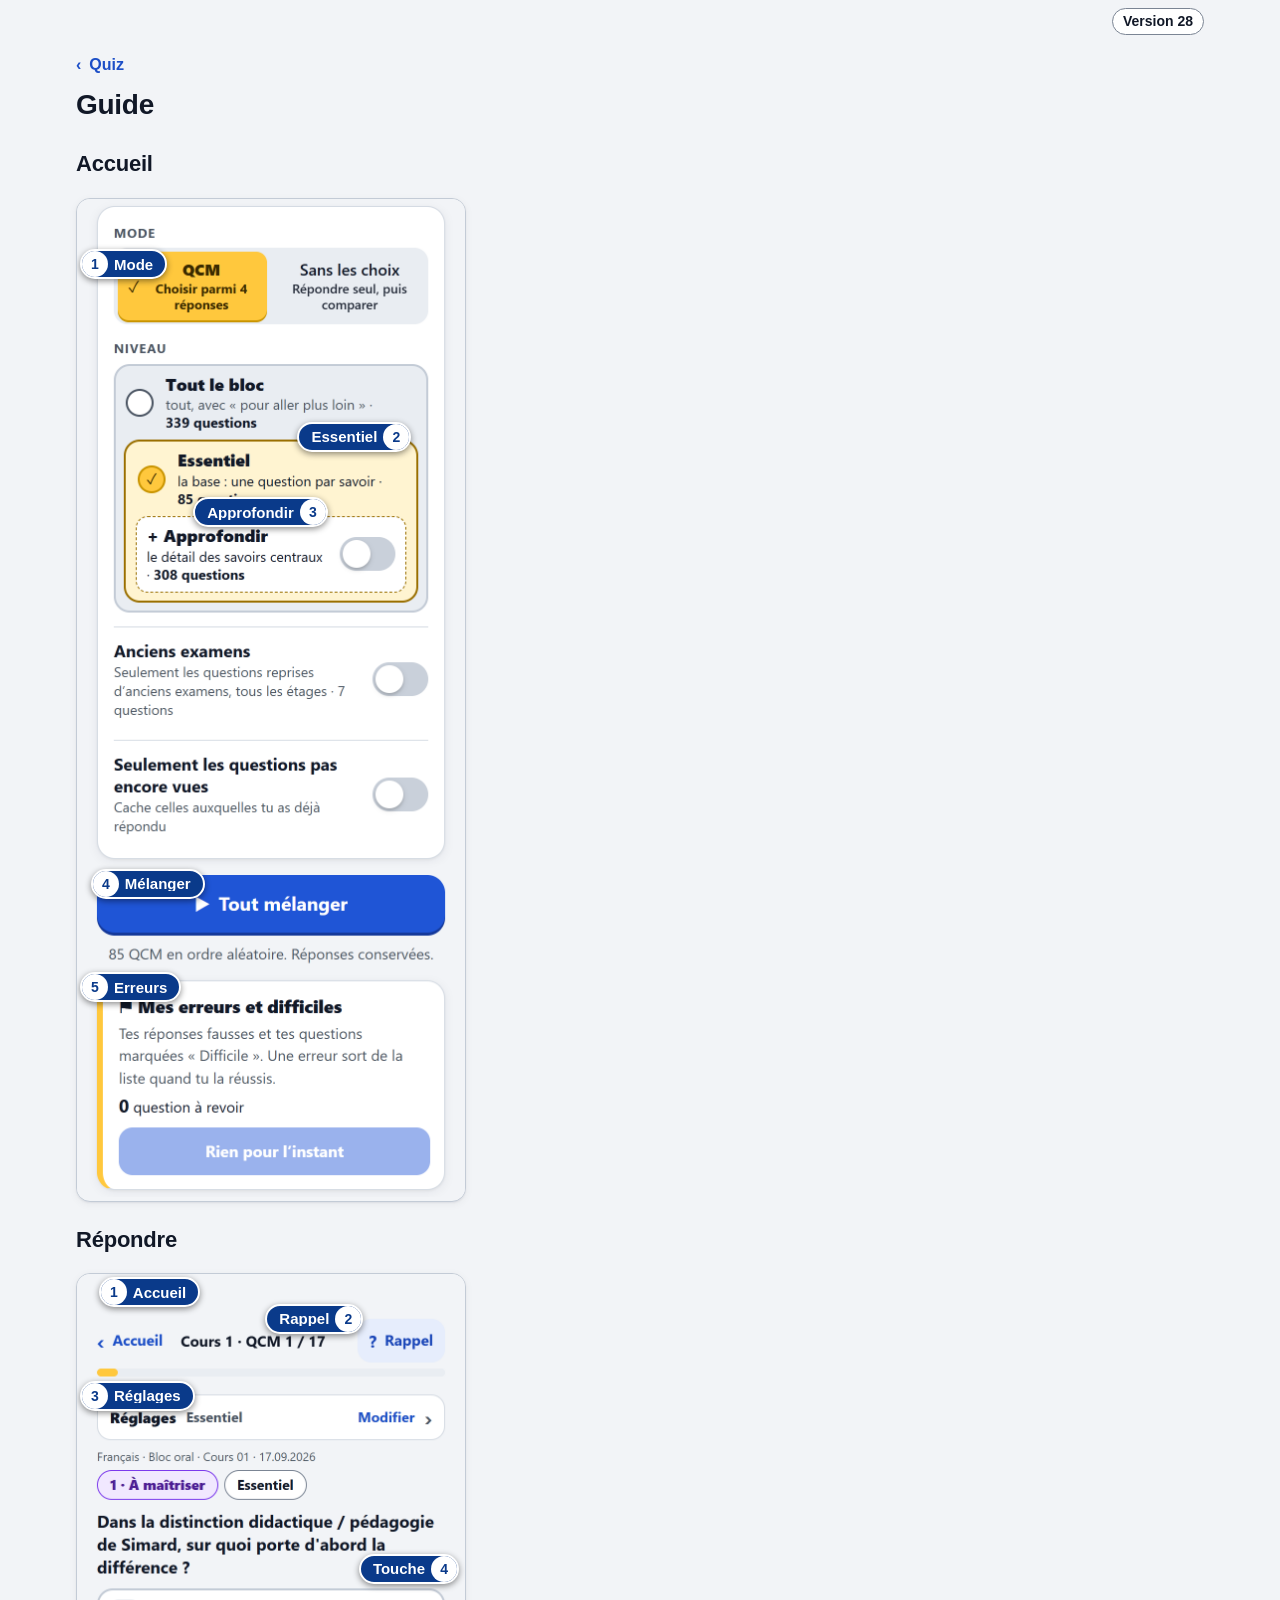
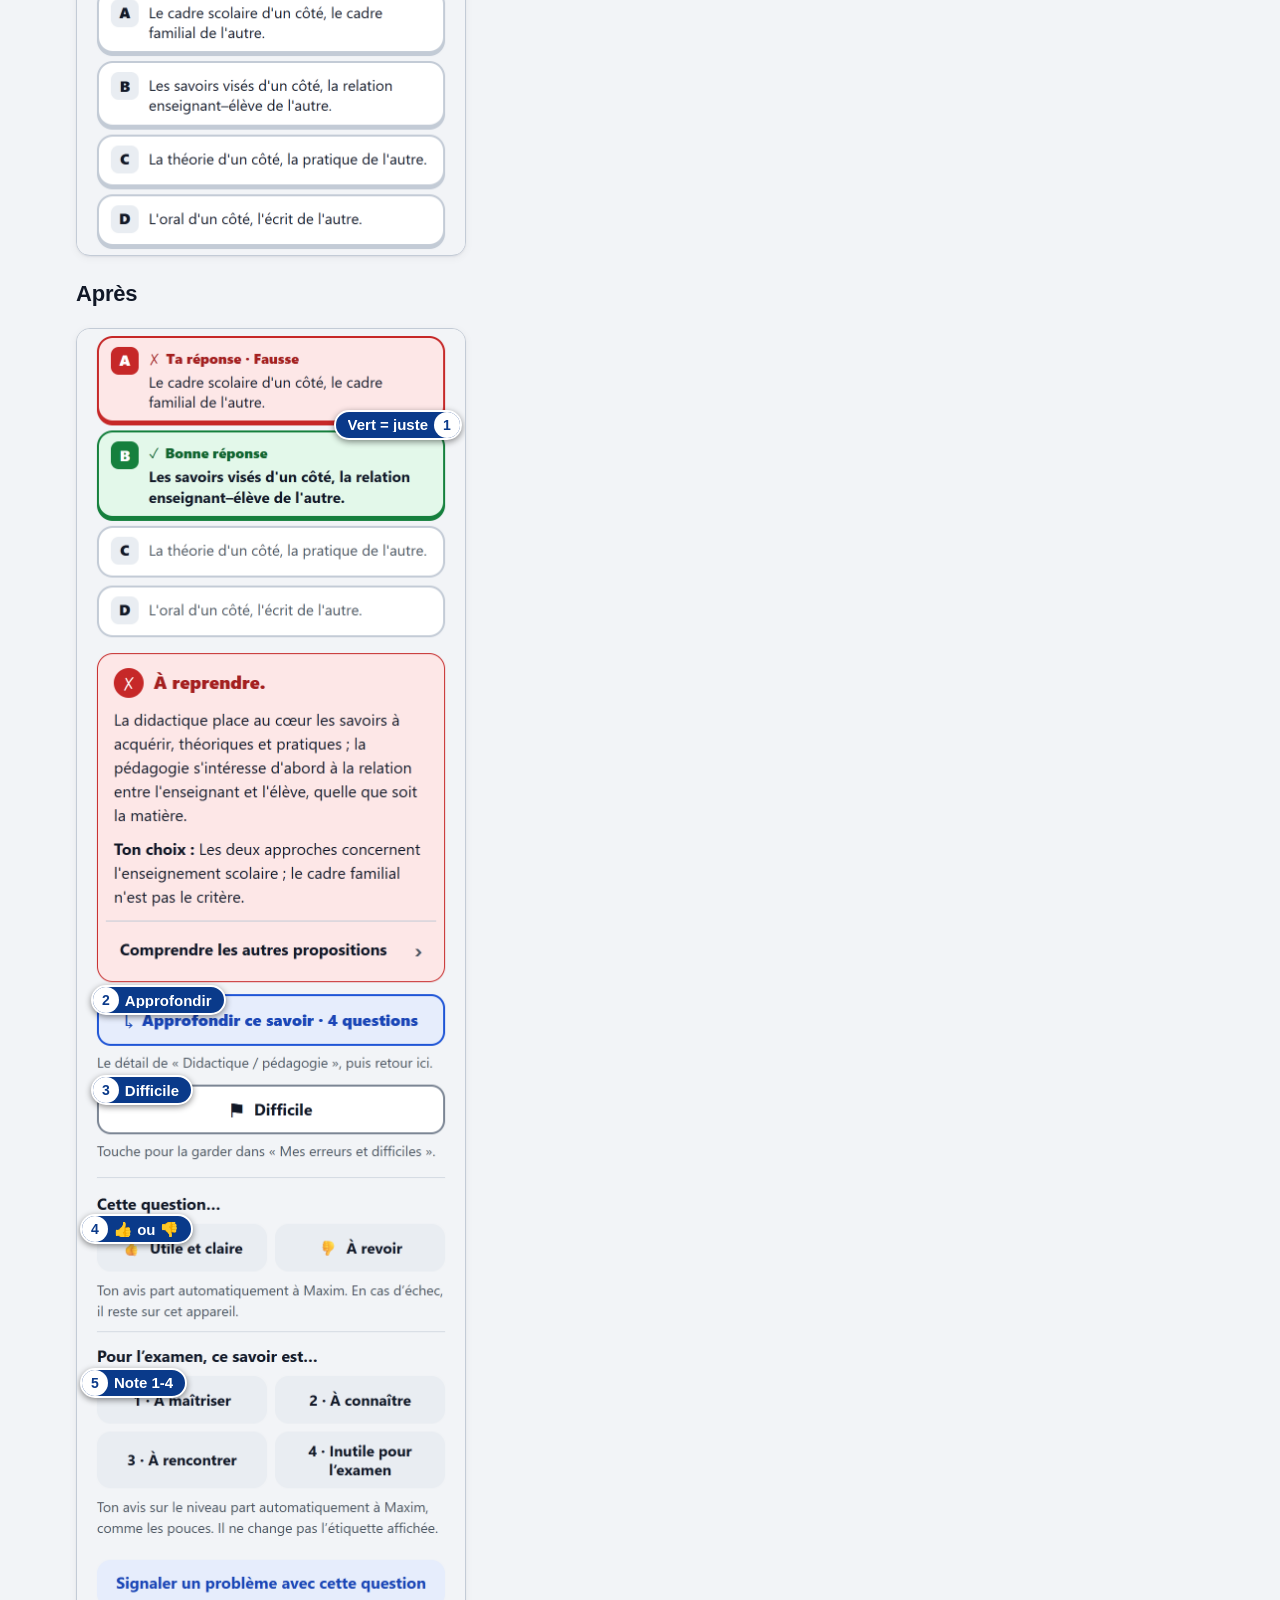
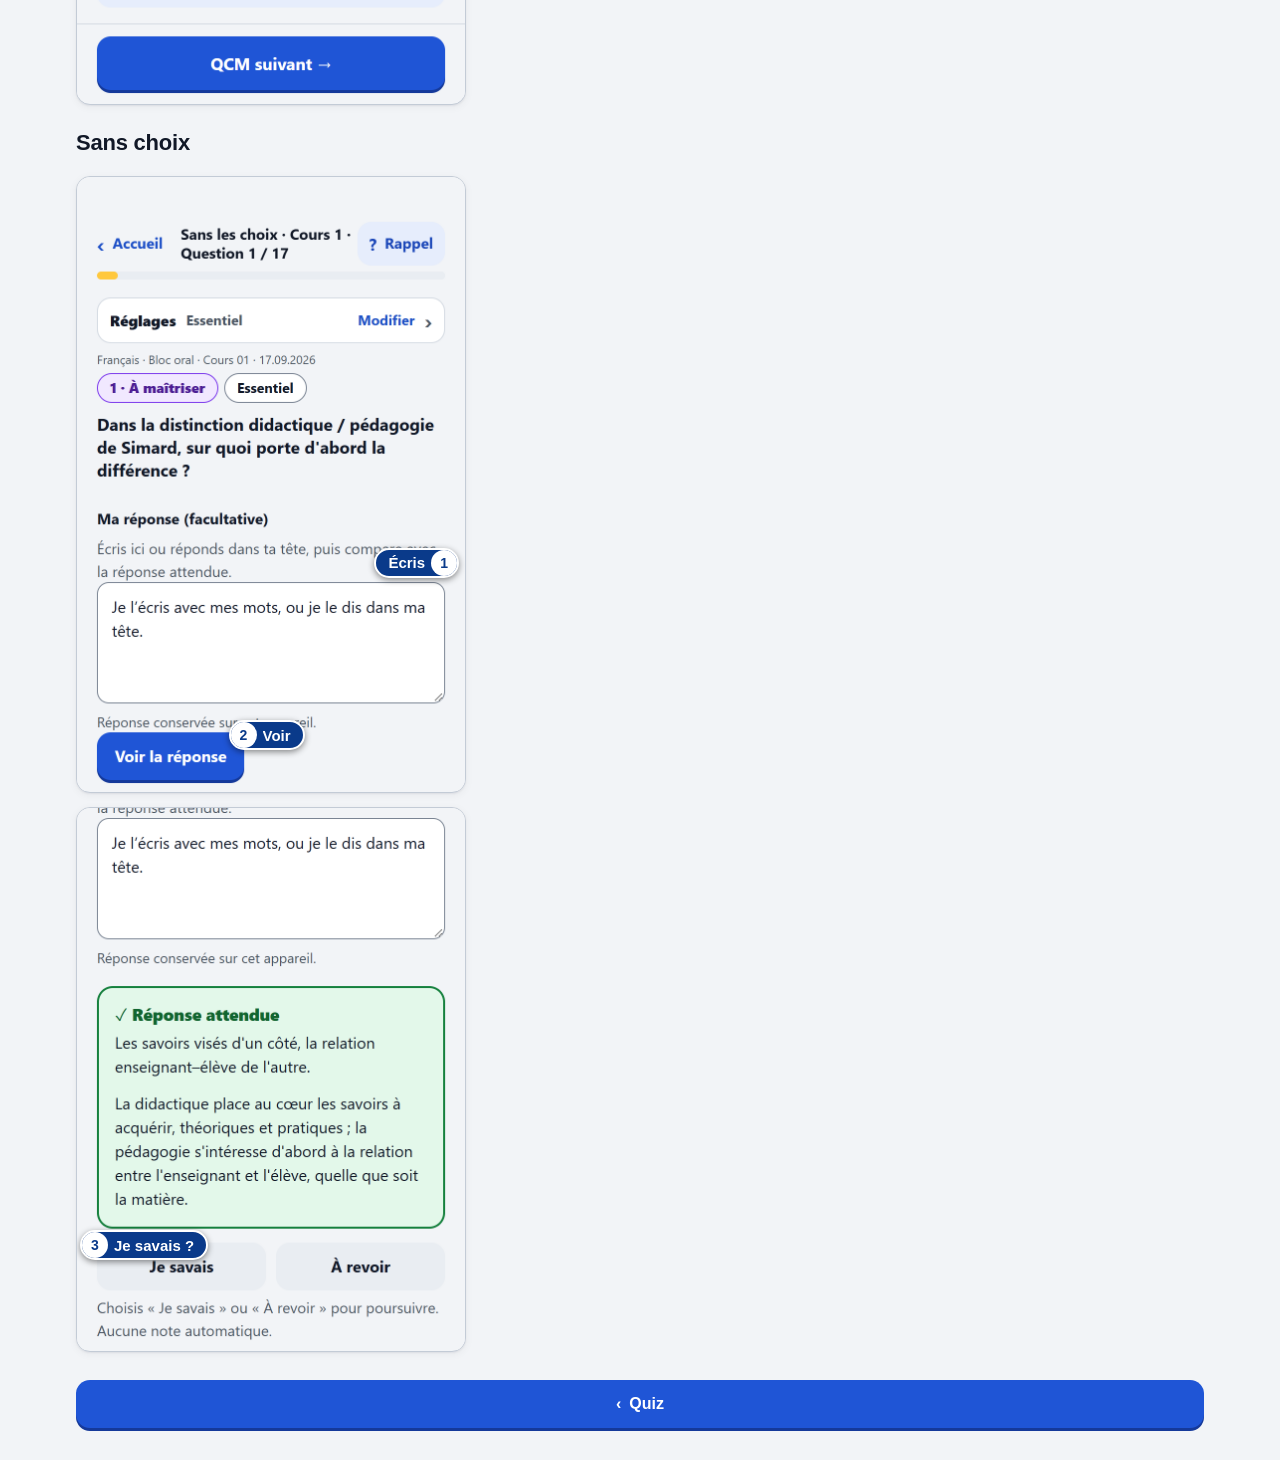
==== commit f3d5619d: "Publier Révisions HEP 28" ====
--- a/aide.html
+++ b/aide.html
@@ -5,50 +5,16 @@
   <meta name="viewport" content="width=device-width,initial-scale=1,viewport-fit=cover">
   <meta name="theme-color" content="#f2f4f7" media="(prefers-color-scheme: light)"><meta name="theme-color" content="#0f1319" media="(prefers-color-scheme: dark)"><meta name="color-scheme" content="light dark">
   <title>Guide en images · Révisions HEP</title>
-  <meta name="description" content="Guide en images du quiz du bloc oral : chaque écran avec ses boutons numérotés et expliqués.">
+  <meta name="description" content="Guide en images du quiz : quatre écrans, quelques repères.">
   <link rel="icon" href="icon.svg" type="image/svg+xml">
   <link rel="stylesheet" href="style.css">
 </head>
 <body>
   <main id="app" class="page aide-page">
-    <p class="aide-back"><a class="btn ghost" href="qcm-oral.html"><span aria-hidden="true">‹</span> Retour au quiz</a></p>
-    <h1>Guide en images</h1>
-    <section class="aide-quick" aria-labelledby="t-30s">
-      <h2 id="t-30s">En 30 secondes</h2>
-      <ol>
-        <li><strong>QCM d’abord</strong>, en « Essentiel » : c’est déjà choisi pour toi.</li>
-        <li><strong>Puis « Sans les choix ».</strong> Mêmes questions, sans les propositions, comme à l’examen.</li>
-        <li><strong>Tes retours m’aident.</strong> Un pouce, une note de 1 à 4 ou un signalement : ça part tout seul.</li>
-      </ol>
-    </section>
-    <nav class="aide-nav" aria-label="Aller à un écran"><a href="#accueil">Accueil</a><a href="#cours">Cours</a><a href="#question">Question</a><a href="#apres">Après la réponse</a><a href="#deja-vue">Déjà vue</a><a href="#sans-choix">Sans les choix</a></nav>
-    <section class="aide-scene" id="accueil" aria-labelledby="t-accueil">
-<div class="aide-scene-head"><h2 id="t-accueil">A · L’accueil</h2><p>Tu choisis comment réviser. Rien à régler : « QCM » et « Essentiel » sont déjà choisis.</p></div>
-<div class="aide-figs"><figure class="aide-fig"><div class="aide-shot" style="aspect-ratio:390/1004"><img src="aide/a-accueil.png" width="390" height="1004" alt="Capture de l’accueil du bloc oral : le choix du mode, les trois étages emboîtés, deux filtres, le bouton « Tout mélanger » et « Mes erreurs et difficiles »." loading="lazy" decoding="async"><span class="aide-pin" aria-hidden="true" style="left:4.1%;top:8.738%">1</span><span class="aide-pin" aria-hidden="true" style="left:82.56%;top:18.304%">2</span><span class="aide-pin" aria-hidden="true" style="left:82.56%;top:25.95%">3</span><span class="aide-pin" aria-hidden="true" style="left:61.03%;top:33.496%">4</span><span class="aide-pin" aria-hidden="true" style="left:4.1%;top:45.605%">5</span><span class="aide-pin" aria-hidden="true" style="left:4.1%;top:56.936%">6</span><span class="aide-pin" aria-hidden="true" style="left:7.18%;top:70.579%">7</span><span class="aide-pin" aria-hidden="true" style="left:4.1%;top:80.912%">8</span></div></figure></div>
-<ol class="aide-legend" role="list"><li><strong>Deux modes.</strong> « QCM » : tu choisis parmi 4 réponses. « Sans les choix » : tu réponds seul, puis tu compares.</li><li><strong>Tout le bloc.</strong> Le grand cadre : toutes les questions, y compris celles « pour aller plus loin ». Le nombre de questions est écrit dans chaque cadre.</li><li><strong>Essentiel.</strong> La base : une question par savoir. C’est le choix de départ, commence ici.</li><li><strong>+ Approfondir.</strong> Un interrupteur dans le cadre « Essentiel » : il ajoute le détail des savoirs centraux.</li><li><strong>Anciens examens.</strong> Garde seulement les questions reprises d’anciens examens, de tous les étages. Ce sont les plus proches de l’épreuve.</li><li><strong>Pas encore vues.</strong> Cache les questions auxquelles tu as déjà répondu.</li><li><strong>Tout mélanger.</strong> Toutes les questions de l’étage choisi, dans le désordre. Tu peux reprendre là où tu t’es arrêté.</li><li><strong>Mes erreurs et difficiles.</strong> Tes réponses fausses et les questions que tu as marquées « Difficile », au même endroit.</li></ol>
-</section><section class="aide-scene" id="cours" aria-labelledby="t-cours">
-<div class="aide-scene-head"><h2 id="t-cours">B · Les cours</h2><p>Un cours = une séance. Plus bas sur l’accueil, chaque cours a sa carte.</p></div>
-<div class="aide-figs"><figure class="aide-fig"><div class="aide-shot" style="aspect-ratio:390/626"><img src="aide/b-cours.png" width="390" height="626" alt="Capture de la carte « Cours 1 » avec son bouton « Commencer » et la liste dépliée « Ce qu’il faut savoir », puis de la carte « Liens entre les cours »." loading="lazy" decoding="async"><span class="aide-pin" aria-hidden="true" style="left:4.1%;top:5.609%">1</span><span class="aide-pin" aria-hidden="true" style="left:91.03%;top:5.169%">2</span><span class="aide-pin" aria-hidden="true" style="left:4.1%;top:21.224%">3</span><span class="aide-pin" aria-hidden="true" style="left:44.84%;top:29.817%">4</span><span class="aide-pin" aria-hidden="true" style="left:4.1%;top:36.334%">5</span><span class="aide-pin" aria-hidden="true" style="left:4.1%;top:77.429%">6</span></div><figcaption>Les cours 2 à 4 ont la même forme (masqués ici). La liste des savoirs est raccourcie.</figcaption></figure></div>
-<ol class="aide-legend" role="list"><li><strong>Le cours.</strong> Son nom, le nombre de QCM et ta progression (la barre).</li><li><strong>Commencer.</strong> Lance le parcours du cours, une question après l’autre.</li><li><strong>Ce qu’il faut savoir.</strong> Touche pour déplier la liste des savoirs du cours.</li><li><strong>Le poids.</strong> Chaque groupe de savoirs a un poids pour l’examen : 1 à maîtriser, 2 à connaître, 3 à rencontrer.</li><li><strong>Un savoir.</strong> Son nom, le nombre de QCM essentiels, et ce que « + Approfondir » ajoute.</li><li><strong>Liens entre les cours.</strong> Des questions qui relient plusieurs cours, comme à l’examen.</li></ol>
-</section><section class="aide-scene" id="question" aria-labelledby="t-question">
-<div class="aide-scene-head"><h2 id="t-question">C · Une question</h2><p>Une seule question à l’écran. Touche une proposition : la correction vient tout de suite.</p></div>
-<div class="aide-figs"><figure class="aide-fig"><div class="aide-shot" style="aspect-ratio:390/583"><img src="aide/c-question.png" width="390" height="583" alt="Capture d’une question : barre du haut avec « Accueil », la progression et « Rappel », puis « Réglages », les étiquettes de poids et de niveau, l’énoncé et les propositions A à D." loading="lazy" decoding="async"><span class="aide-pin" aria-hidden="true" style="left:9.23%;top:3.774%">1</span><span class="aide-pin" aria-hidden="true" style="left:48.72%;top:3.774%">2</span><span class="aide-pin" aria-hidden="true" style="left:70.18%;top:11.492%">3</span><span class="aide-pin" aria-hidden="true" style="left:4.1%;top:24.7%">4</span><span class="aide-pin" aria-hidden="true" style="left:4.1%;top:36.361%">5</span><span class="aide-pin" aria-hidden="true" style="left:61.19%;top:36.361%">6</span><span class="aide-pin" aria-hidden="true" style="left:95.38%;top:38.213%">7</span><span class="aide-pin" aria-hidden="true" style="left:94.87%;top:54.476%">8</span></div></figure></div>
-<ol class="aide-legend" role="list"><li><strong>‹ Accueil.</strong> Retour à l’accueil. Tes réponses déjà données restent sur ton téléphone.</li><li><strong>Où tu en es.</strong> Le numéro de la question dans le cours, et la barre qui se remplit.</li><li><strong>? Rappel.</strong> Ouvre un rappel du cours avant que tu répondes.</li><li><strong>Réglages.</strong> Touche pour changer l’étage ou les filtres sans quitter la question.</li><li><strong>Le poids.</strong> L’importance du savoir pour l’examen : 1 à maîtriser, 2 à connaître, 3 à rencontrer.</li><li><strong>Le niveau.</strong> « Essentiel » ou « Approfondissement ».</li><li><strong>La question.</strong> Lis-la en entier, puis choisis.</li><li><strong>Les propositions A à D.</strong> Touche celle que tu penses juste. Pas de bouton « valider » : ton toucher répond.</li></ol>
-</section><section class="aide-scene" id="apres" aria-labelledby="t-apres">
-<div class="aide-scene-head"><h2 id="t-apres">D · Après ta réponse</h2><p>Une fois corrigée, la question te propose plusieurs choses. Tu n’as pas besoin de tout toucher.</p></div>
-<div class="aide-figs"><figure class="aide-fig"><div class="aide-shot" style="aspect-ratio:390/1377"><img src="aide/d-apres.png" width="390" height="1377" alt="Capture d’une question corrigée : la bonne proposition en vert, la proposition choisie en rouge, le verdict, puis les boutons « Approfondir ce savoir », « Difficile », les pouces, les notes 1 à 4, « Signaler un problème » et « QCM suivant »." loading="lazy" decoding="async"><span class="aide-pin" aria-hidden="true" style="left:95.9%;top:8.59%">1</span><span class="aide-pin" aria-hidden="true" style="left:95.9%;top:25.851%">2</span><span class="aide-pin" aria-hidden="true" style="left:4.1%;top:45.314%">3</span><span class="aide-pin" aria-hidden="true" style="left:7.18%;top:50.47%">4</span><span class="aide-pin" aria-hidden="true" style="left:7.18%;top:57.006%">5</span><span class="aide-pin" aria-hidden="true" style="left:4.1%;top:67.1%">6</span><span class="aide-pin" aria-hidden="true" style="left:4.1%;top:78.284%">7</span><span class="aide-pin" aria-hidden="true" style="left:5.64%;top:91.624%">8</span><span class="aide-pin" aria-hidden="true" style="left:7.18%;top:97.433%">9</span></div><figcaption>Ici, la réponse choisie était fausse. « Approfondir ce savoir » n’apparaît que s’il existe des questions de détail sur ce savoir.</figcaption></figure></div>
-<ol class="aide-legend" role="list"><li><strong>Vert et rouge.</strong> La bonne réponse est en vert (✓). Si tu t’es trompé, ta réponse est en rouge (✗).</li><li><strong>Le verdict.</strong> Il dit si c’est juste ou à reprendre, et explique pourquoi.</li><li><strong>Comprendre les autres propositions.</strong> Déplie l’explication des choix que tu n’as pas pris.</li><li><strong>Approfondir ce savoir.</strong> Ouvre les questions de détail sur le même savoir. « Retour au parcours » te ramène ensuite à ta place.</li><li><strong>Difficile.</strong> Marque la question pour la retrouver dans « Mes erreurs et difficiles ». Touche encore pour retirer la marque.</li><li><strong>Les pouces.</strong> 👍 utile et claire, 👎 à revoir. Ton avis part tout seul à Maxim.</li><li><strong>Les notes 1 à 4.</strong> Ce savoir est-il bien classé ? 1 à maîtriser, 2 à connaître, 3 à rencontrer, 4 inutile pour l’examen. Ça ne change pas l’étiquette.</li><li><strong>Signaler un problème.</strong> Une erreur, une question pas claire : écris un mot, puis « Envoyer à Maxim ».</li><li><strong>QCM suivant.</strong> Passe à la question suivante. Rien n’avance tout seul.</li></ol>
-</section><section class="aide-scene" id="deja-vue" aria-labelledby="t-deja-vue">
-<div class="aide-scene-head"><h2 id="t-deja-vue">E · Une question déjà vue</h2><p>Quand tu reviens sur une question, la réponse est cachée, pour que tu puisses t’entraîner.</p></div>
-<div class="aide-figs"><figure class="aide-fig"><div class="aide-shot" style="aspect-ratio:390/712"><img src="aide/e-deja-vue.png" width="390" height="712" alt="Capture d’une question déjà vue : l’étiquette « Déjà vue », les propositions sans correction et le bouton « Revoir ma réponse »." loading="lazy" decoding="async"><span class="aide-pin" aria-hidden="true" style="left:84.62%;top:29.773%">1</span><span class="aide-pin" aria-hidden="true" style="left:94.87%;top:44.606%">2</span><span class="aide-pin" aria-hidden="true" style="left:7.18%;top:85.758%">3</span></div></figure></div>
-<ol class="aide-legend" role="list"><li><strong>Déjà vue.</strong> Tu as déjà répondu à cette question. La correction est cachée.</li><li><strong>Réponds de nouveau.</strong> Les propositions sont libres : essaie encore. Seule ta première réponse compte dans tes résultats.</li><li><strong>Revoir ma réponse.</strong> Montre ta première réponse et sa correction.</li></ol>
-</section><section class="aide-scene" id="sans-choix" aria-labelledby="t-sans-choix">
-<div class="aide-scene-head"><h2 id="t-sans-choix">F · Sans les choix</h2><p>Les mêmes questions, sans les propositions. Plus proche de l’examen, et sans note automatique.</p></div>
-<div class="aide-figs"><figure class="aide-fig"><div class="aide-shot" style="aspect-ratio:390/617"><img src="aide/f1-sans-choix.png" width="390" height="617" alt="Capture du mode « Sans les choix » avant la réponse : la question, la zone « Ma réponse » avec un texte écrit, et le bouton « Voir la réponse »." loading="lazy" decoding="async"><span class="aide-pin" aria-hidden="true" style="left:95.38%;top:36.107%">1</span><span class="aide-pin" aria-hidden="true" style="left:94.87%;top:66.304%">2</span><span class="aide-pin" aria-hidden="true" style="left:42.66%;top:94.343%">3</span></div></figure><figure class="aide-fig"><div class="aide-shot" style="aspect-ratio:390/545"><img src="aide/f2-sans-choix.png" width="390" height="545" alt="Capture du mode « Sans les choix » après « Voir la réponse » : la réponse attendue, puis les boutons « Je savais » et « À revoir »." loading="lazy" decoding="async"><span class="aide-pin" aria-hidden="true" style="left:4.1%;top:37.632%">4</span><span class="aide-pin" aria-hidden="true" style="left:4.1%;top:84.613%">5</span></div></figure></div>
-<ol class="aide-legend" role="list"><li><strong>La question.</strong> Sans propositions : cherche la réponse toi-même.</li><li><strong>Ma réponse.</strong> Écris-la, ou dis-la dans ta tête. Écrire est facultatif.</li><li><strong>Voir la réponse.</strong> Affiche la réponse attendue.</li><li><strong>La réponse attendue.</strong> Compare-la à la tienne.</li><li><strong>Je savais / À revoir.</strong> Évalue-toi toi-même. Il faut choisir l’un des deux pour passer à la question suivante. Tes « À revoir » vont dans « Mes erreurs et difficiles ».</li></ol>
-</section>
-    <section class="aide-faq" aria-labelledby="t-faq"><h2 id="t-faq">Questions fréquentes</h2><details class="aide-faq-item"><summary>Mes réponses sont-elles envoyées ?</summary><p>Non, pas en bloc. Tes réponses, tes résultats et tes marques « Difficile » restent sur ton téléphone (et dans ton Drive seulement si tu le connectes). Seuls partent : tes pouces et tes notes 1 à 4, tout seuls ; et un signalement, seulement quand tu touches « Envoyer à Maxim ». Chaque envoi emporte la question, ce que tu avais choisi ou écrit à ce moment-là, et ton prénom si tu l’as indiqué.</p></details><details class="aide-faq-item"><summary>Ça marche hors ligne ?</summary><p>Oui, une fois que tu as ouvert le quiz une première fois avec du réseau. Les avis en attente repartent quand tu retrouves du réseau.</p></details><details class="aide-faq-item"><summary>Comment retrouver mes erreurs ?</summary><p>Sur l’accueil, ouvre « Mes erreurs et difficiles ». Une erreur en sort quand tu réussis la question de nouveau. Une question « Difficile » y reste tant que tu n’enlèves pas la marque.</p></details><details class="aide-faq-item"><summary>À quoi servent les pouces ?</summary><p>À me dire quelles questions sont claires et lesquelles sont à corriger. Un mauvais pouce ? Touche l’autre : il remplace le premier.</p></details></section>
-    <p class="aide-back aide-back-end"><a class="btn primary" href="qcm-oral.html"><span aria-hidden="true">‹</span> Retour au quiz</a></p>
+    <p class="aide-back"><a class="btn ghost" href="qcm-oral.html"><span aria-hidden="true">‹</span> Quiz</a></p>
+    <h1>Guide</h1>
+    <section class="aide-scene" id="accueil" aria-labelledby="t-accueil"><h2 id="t-accueil">Accueil</h2><div class="aide-figs"><figure class="aide-fig"><div class="aide-shot" style="aspect-ratio:390/1004"><img src="aide/a-accueil.png" width="390" height="1004" alt="Accueil du quiz" loading="lazy" decoding="async"><span class="aide-tag aide-tag-l" style="left:max(3px,calc(4.1% - 14px));top:max(18px,calc(8.738% + -22px))"><b>1</b><i>Mode</i></span><span class="aide-tag aide-tag-r" style="right:max(3px,calc(17.44% - 14px));top:max(18px,calc(25.95% + -22px))"><b>2</b><i>Essentiel</i></span><span class="aide-tag aide-tag-r" style="right:max(3px,calc(38.97% - 14px));top:max(18px,calc(33.496% + -22px))"><b>3</b><i>Approfondir</i></span><span class="aide-tag aide-tag-l" style="left:max(3px,calc(7.18% - 14px));top:max(18px,calc(70.579% + -22px))"><b>4</b><i>Mélanger</i></span><span class="aide-tag aide-tag-l" style="left:max(3px,calc(4.1% - 14px));top:max(18px,calc(80.912% + -22px))"><b>5</b><i>Erreurs</i></span></div></figure></div></section><section class="aide-scene" id="repondre" aria-labelledby="t-repondre"><h2 id="t-repondre">Répondre</h2><div class="aide-figs"><figure class="aide-fig"><div class="aide-shot" style="aspect-ratio:390/583"><img src="aide/c-question.png" width="390" height="583" alt="Une question" loading="lazy" decoding="async"><span class="aide-tag aide-tag-l" style="left:max(3px,calc(9.23% - 14px));top:max(18px,calc(3.774% + -22px))"><b>1</b><i>Accueil</i></span><span class="aide-tag aide-tag-r" style="right:max(3px,calc(29.82% - 14px));top:max(18px,calc(11.492% + -22px))"><b>2</b><i>Rappel</i></span><span class="aide-tag aide-tag-l" style="left:max(3px,calc(4.1% - 14px));top:max(18px,calc(24.7% + -22px))"><b>3</b><i>Réglages</i></span><span class="aide-tag aide-tag-r" style="right:max(3px,calc(5.13% - 14px));top:max(18px,calc(54.476% + -22px))"><b>4</b><i>Touche</i></span></div></figure></div></section><section class="aide-scene" id="apres" aria-labelledby="t-apres"><h2 id="t-apres">Après</h2><div class="aide-figs"><figure class="aide-fig"><div class="aide-shot" style="aspect-ratio:390/1377"><img src="aide/d-apres.png" width="390" height="1377" alt="Question corrigée" loading="lazy" decoding="async"><span class="aide-tag aide-tag-r" style="right:max(3px,calc(4.1% - 14px));top:max(18px,calc(8.59% + -22px))"><b>1</b><i>Vert = juste</i></span><span class="aide-tag aide-tag-l" style="left:max(3px,calc(7.18% - 14px));top:max(18px,calc(50.47% + -22px))"><b>2</b><i>Approfondir</i></span><span class="aide-tag aide-tag-l" style="left:max(3px,calc(7.18% - 14px));top:max(18px,calc(57.006% + -22px))"><b>3</b><i>Difficile</i></span><span class="aide-tag aide-tag-l" style="left:max(3px,calc(4.1% - 14px));top:max(18px,calc(67.1% + -22px))"><b>4</b><i>👍 ou 👎</i></span><span class="aide-tag aide-tag-l" style="left:max(3px,calc(4.1% - 14px));top:max(18px,calc(78.284% + -22px))"><b>5</b><i>Note 1-4</i></span></div></figure></div></section><section class="aide-scene" id="sans-choix" aria-labelledby="t-sans-choix"><h2 id="t-sans-choix">Sans choix</h2><div class="aide-figs"><figure class="aide-fig"><div class="aide-shot" style="aspect-ratio:390/617"><img src="aide/f1-sans-choix.png" width="390" height="617" alt="Sans les choix, avant la réponse" loading="lazy" decoding="async"><span class="aide-tag aide-tag-r" style="right:max(3px,calc(5.13% - 14px));top:max(18px,calc(66.304% + -22px))"><b>1</b><i>Écris</i></span><span class="aide-tag aide-tag-l" style="left:max(3px,calc(42.66% - 14px));top:max(18px,calc(94.343% + -22px))"><b>2</b><i>Voir</i></span></div></figure><figure class="aide-fig"><div class="aide-shot" style="aspect-ratio:390/545"><img src="aide/f2-sans-choix.png" width="390" height="545" alt="Sans les choix, après la réponse" loading="lazy" decoding="async"><span class="aide-tag aide-tag-l" style="left:max(3px,calc(4.1% - 14px));top:max(18px,calc(84.613% + -22px))"><b>3</b><i>Je savais ?</i></span></div></figure></div></section>
+    <p class="aide-back aide-back-end"><a class="btn primary" href="qcm-oral.html"><span aria-hidden="true">‹</span> Quiz</a></p>
   </main>
   <script src="config.js"></script><script src="app-version.js"></script>
 </body>
--- a/style.css
+++ b/style.css
@@ -1,881 +1,894 @@
-/* Révisions HEP — v22, direction B « application de révision », conventions iPhone.
-   Thème clair par défaut, sombre selon le réglage de l'appareil.
-   Couleur d'action (bleu) ≠ couleur d'état sélectionné (ambre) ; juste / faux portent ✓ / ✗ et un mot. */
-:root {
-  color-scheme: light;
-  --bg: #f2f4f7;
-  --bg-card: #ffffff;
-  --bg-card-2: #e9edf2;
-  --bg-press: #dde3ea;
-  --text: #111827;
-  --text-dim: #4b5563;
-  --border: #d5dbe3;
-  --border-strong: #c3cbd6;
-  --control-border: #7b8594;
-  --action: #1f55d6;
-  --action-press: #1944b0;
-  --action-shadow: #15399a;
-  --text-on-action: #ffffff;
-  --link: #1d4fc7;
-  --tint: #e6edfc;
-  --tint-text: #1a46b8;
-  --selected: #ffc83d;
-  --selected-press: #f2b71f;
-  --selected-shadow: #c99400;
-  --text-on-selected: #3a2a00;
-  --good: #11652f;
-  --good-line: #15803d;
-  --bg-good: #e3f8ea;
-  --text-on-line: #ffffff;
-  --bad: #a51f1f;
-  --bad-line: #c62828;
-  --bg-bad: #fde7e7;
-  --bg-info: #fff6da;
-  --text-info: #4a3700;
-  --badge-bg: #fce4f1;
-  --badge-text: #82184a;
-  --focus: #1f55d6;
-  --track: #c9d0da;
-  --radius: 18px;
-  --radius-sm: 12px;
-  --shadow: 0 1px 2px rgb(16 24 40 / 6%), 0 2px 8px rgb(16 24 40 / 5%);
-  --sheet-shadow: 0 -8px 30px rgb(16 24 40 / 18%);
-  /* Compatibilité avec les anciens noms utilisés ailleurs. */
-  --accent: var(--action);
-  --accent-hover: var(--action-press);
-  --text-on-accent: var(--text-on-action);
-  font-family: -apple-system, BlinkMacSystemFont, "Segoe UI", Roboto, "Helvetica Neue", Helvetica, Arial, sans-serif;
-  font-size: 16px;
-  line-height: 1.5;
-  font-synthesis: none;
-}
-@media (prefers-color-scheme: dark) {
-  :root {
-    color-scheme: dark;
-    --bg: #0f1319;
-    --bg-card: #1b212b;
-    --bg-card-2: #2a3240;
-    --bg-press: #343e4e;
-    --text: #eef1f6;
-    --text-dim: #b3bcc9;
-    --border: #2f3846;
-    --border-strong: #3d4757;
-    --control-border: #7f8a9b;
-    --action: #2f63e0;
-    --action-press: #2554c4;
-    --action-shadow: #183f9e;
-    --text-on-action: #ffffff;
-    --link: #93b4ff;
-    --tint: #22304d;
-    --tint-text: #b4cbff;
-    --selected: #ffc83d;
-    --selected-press: #f2b71f;
-    --selected-shadow: #a37800;
-    --text-on-selected: #3a2a00;
-    --good: #86e3a6;
-    --good-line: #3fb36a;
-    --bg-good: #12301f;
-    --text-on-line: #0f1319;
-    --bad: #ffa3a3;
-    --bad-line: #e5534b;
-    --bg-bad: #3a1919;
-    --bg-info: #33290c;
-    --text-info: #ffe3a0;
-    --badge-bg: #4a1530;
-    --badge-text: #ffc4e1;
-    --focus: #93b4ff;
-    --track: #4a5466;
-    --shadow: 0 1px 2px rgb(0 0 0 / 30%);
-    --sheet-shadow: 0 -8px 30px rgb(0 0 0 / 50%);
-  }
-}
-
-/* ---------- Base ---------- */
-*, *::before, *::after { box-sizing: border-box; }
-html { background: var(--bg); -webkit-text-size-adjust: 100%; text-size-adjust: 100%; }
-body { margin: 0; background: var(--bg); color: var(--text); min-width: 0; }
-button, input, textarea, select { font: inherit; color: inherit; }
-button, a, summary, [role="switch"] { -webkit-tap-highlight-color: transparent; touch-action: manipulation; }
-button, summary { cursor: pointer; }
-button { min-width: 44px; min-height: 44px; }
-a { color: var(--link); text-underline-offset: 0.2em; }
-img, svg { max-width: 100%; vertical-align: middle; }
-h1, h2, h3, p { margin: 0; }
-h1, h2, h3 { line-height: 1.25; overflow-wrap: anywhere; letter-spacing: -0.01em; }
-p + p { margin-top: 0.8em; }
-ul, ol { padding-left: 1.5em; }
-li + li { margin-top: 0.35em; }
-[hidden] { display: none !important; }
-:where(button, a, input, textarea, select, summary, [tabindex]):focus-visible {
-  outline: 3px solid var(--focus);
-  outline-offset: 3px;
-}
-::selection { background: var(--action); color: var(--text-on-action); }
-.visually-hidden { position: absolute !important; width: 1px; height: 1px; padding: 0; margin: -1px; overflow: hidden; clip: rect(0, 0, 0, 0); white-space: nowrap; border: 0; }
-.source, .technical { display: none !important; }
-
-/* ---------- Mise en page ---------- */
-#app, body > main.page {
-  width: 100%;
-  max-width: 1168px;
-  margin: 0 auto;
-  padding: max(16px, env(safe-area-inset-top, 0px))
-    max(16px, env(safe-area-inset-right, 0px))
-    calc(24px + env(safe-area-inset-bottom, 0px))
-    max(16px, env(safe-area-inset-left, 0px));
-}
-#app { min-height: 100vh; min-height: 100dvh; display: flex; flex-direction: column; }
-.page { width: 100%; min-width: 0; margin: 0 auto; flex: 1; }
-#app > .page { padding: 0; display: flex; flex-direction: column; min-height: 100%; }
-.page > h1, #qcm-main > h1, #main-content > h1 { margin: 12px 0 16px; font-size: 1.75rem; font-weight: 800; }
-
-/* En-tête : grand titre façon iOS, navigation en boutons teintés. */
-.site-header {
-  display: flex;
-  flex-wrap: wrap;
-  align-items: center;
-  justify-content: space-between;
-  gap: 10px 12px;
-  padding: 4px 0 14px;
-  margin-bottom: 4px;
-}
-.brand { display: flex; align-items: center; gap: 12px; min-width: 0; min-height: 44px; padding: 0; border: 0; background: transparent; color: var(--text); text-align: left; text-decoration: none; }
-.brand-mark { width: 44px; height: 44px; flex: 0 0 44px; border-radius: 12px; }
-.brand-title { display: block; font-size: 1.375rem; font-weight: 800; letter-spacing: -0.02em; line-height: 1.2; }
-.brand-subtitle { display: block; margin-top: 2px; color: var(--text-dim); font-size: 0.9375rem; font-weight: 500; }
-.header-actions { display: flex; flex-wrap: wrap; align-items: center; gap: 8px; }
-.header-actions .btn { min-height: 44px; padding: 8px 14px; font-size: 0.9375rem; }
-.icon-button {
-  display: inline-flex;
-  justify-content: center;
-  align-items: center;
-  min-width: 44px;
-  min-height: 44px;
-  padding: 8px 12px;
-  border: 0;
-  border-radius: 999px;
-  background: var(--bg-card-2);
-  color: var(--text);
-  font-size: 1.125rem;
-  font-weight: 700;
-  text-decoration: none;
-}
-.icon-button svg { width: 22px; height: 22px; }
-
-.home-hero { padding: 18px 0 18px; max-width: 770px; }
-.eyebrow { margin-bottom: 8px; color: var(--text-dim); font-size: 0.8125rem; font-weight: 700; letter-spacing: 0.06em; text-transform: uppercase; }
-.hero-title { font-size: clamp(1.75rem, 5vw, 2.5rem); font-weight: 800; letter-spacing: -0.03em; text-wrap: balance; }
-.hero-description { max-width: 62ch; margin-top: 10px; color: var(--text-dim); font-size: 1.0625rem; }
-.section-heading { display: flex; flex-wrap: wrap; align-items: baseline; justify-content: space-between; gap: 8px 16px; margin: 24px 0 12px; font-size: 1.25rem; }
-.section-heading h2, .section-heading h1 { font-size: inherit; font-weight: 800; }
-
-/* ---------- Cartes ---------- */
-.course-card, .settings-card, .draft-panel, .feedback-panel, .review-summary, .pilot-entry, .stat, .feedback-item, .oral-tools, .qcm-settings, .quick-group {
-  min-width: 0;
-  border: 1px solid var(--border);
-  border-radius: var(--radius);
-  background: var(--bg-card);
-  box-shadow: var(--shadow);
-}
-.course-card { display: flex; flex-direction: column; padding: 18px; }
-.course-heading { font-size: 1.25rem; }
-.course-heading h2, .course-heading h3 { font-size: inherit; }
-.course-meta { display: flex; flex-wrap: wrap; gap: 6px 12px; margin-top: 10px; color: var(--text-dim); font-size: 0.875rem; }
-.course-card > p { margin-top: 10px; }
-.course-actions { display: flex; flex-wrap: wrap; gap: 10px; padding-top: 18px; margin-top: auto; }
-.course-actions .btn { width: 100%; }
-.stats-grid, .course-grid { display: grid; grid-template-columns: minmax(0, 1fr); gap: 12px; }
-.stats-grid { margin: 0 0 28px; }
-.stat { padding: 16px 18px; }
-.stat-number { display: block; color: var(--text); font-size: 1.75rem; font-weight: 800; line-height: 1.25; font-variant-numeric: tabular-nums; }
-.stat-label { display: block; margin-top: 4px; color: var(--text-dim); font-size: 0.875rem; }
-.exercise-grid { display: grid; grid-template-columns: repeat(auto-fit, minmax(min(100%, 320px), 1fr)); gap: 14px; }
-.exercise-tile { gap: 10px; }
-.exercise-tile h2 { font-size: 1.3rem; font-weight: 800; }
-.exercise-tile h3 { margin-top: -6px; color: var(--text-dim); font-size: 1rem; font-weight: 600; }
-.exercise-tile .pill { align-self: flex-start; }
-.exercise-tile > .actions { display: flex; flex-direction: column; align-items: stretch; margin-top: 4px; }
-.exercise-tile > .actions > .btn, .exercise-tile > .btn { flex: 0 0 auto; width: 100%; }
-.exercise-tile > .btn:first-of-type { margin-top: 4px; }
-
-/* ---------- Boutons ---------- */
-.btn {
-  position: relative;
-  display: inline-flex;
-  justify-content: center;
-  align-items: center;
-  gap: 8px;
-  min-height: 48px;
-  padding: 11px 18px;
-  border: 0;
-  border-radius: 14px;
-  background: var(--bg-card-2);
-  color: var(--text);
-  font-size: 1rem;
-  font-weight: 650;
-  line-height: 1.3;
-  text-align: center;
-  text-decoration: none;
-  white-space: normal;
-  overflow-wrap: anywhere;
-  cursor: pointer;
-  transition: background-color 120ms ease, transform 80ms ease, box-shadow 120ms ease;
-}
-/* Action : bouton plein bleu, avec un socle. */
-.btn.primary { background: var(--action); color: var(--text-on-action); box-shadow: 0 3px 0 var(--action-shadow); font-weight: 750; }
-/* Secondaire : bouton teinté, jamais de la couleur d'un état choisi. */
-.btn.secondary { background: var(--tint); color: var(--tint-text); }
-.btn.ghost { min-height: 44px; background: transparent; color: var(--link); }
-.btn.danger { background: var(--bg-bad); color: var(--bad); }
-.btn.good { background: var(--bg-good); color: var(--good); }
-.btn-large { width: 100%; min-height: 58px; font-size: 1.1875rem; border-radius: 18px; }
-.btn:disabled, .btn[aria-disabled="true"], .icon-button:disabled { opacity: 0.45; cursor: default; box-shadow: none; }
-.btn svg { width: 20px; height: 20px; flex: 0 0 20px; }
-/* Retour visuel immédiat au toucher. */
-.btn:not(:disabled):active, .icon-button:not(:disabled):active { transform: scale(0.97); background-color: var(--bg-press); }
-.btn.primary:not(:disabled):active { background: var(--action-press); box-shadow: 0 1px 0 var(--action-shadow); transform: translateY(2px); }
-.btn.secondary:not(:disabled):active { background: var(--bg-press); }
-.btn.ghost:not(:disabled):active { background: var(--tint); }
-.actions, .question-navigation { display: flex; flex-wrap: wrap; align-items: center; gap: 10px; margin-top: 18px; }
-.actions > .btn, .question-navigation > .btn { flex: 1 1 140px; }
-
-/* Choix exclusif : segments étiquetés, choix marqué d'un fond plein et d'une coche. */
-.segment-row { display: grid; gap: 6px; min-width: 0; }
-.segment-label { color: var(--text-dim); font-size: 0.8125rem; font-weight: 700; letter-spacing: 0.06em; text-transform: uppercase; }
-.segmented { display: grid; grid-auto-columns: minmax(0, 1fr); grid-auto-flow: column; gap: 4px; padding: 4px; margin: 0; border-radius: 14px; background: var(--bg-card-2); }
-.segment {
-  display: inline-flex; align-items: center; justify-content: center; gap: 6px;
-  min-height: 46px; padding: 8px 10px; border: 0; border-radius: 11px;
-  background: transparent; color: var(--text); font-size: 1rem; font-weight: 600; line-height: 1.2;
-  overflow-wrap: anywhere; transition: background-color 120ms ease, transform 80ms ease;
-}
-.segment[aria-pressed="true"] { background: var(--selected); color: var(--text-on-selected); font-weight: 800; box-shadow: 0 2px 0 var(--selected-shadow); }
-.segment[aria-pressed="true"]::before { content: "✓"; content: "✓" / ""; font-weight: 800; }
-.segment:not([aria-pressed="true"]):active { background: var(--bg-press); transform: scale(0.97); }
-
-/* Filtre : interrupteur. Toute la rangée est la cible. */
-.switch-row {
-  display: flex; align-items: center; justify-content: space-between; gap: 14px;
-  width: 100%; min-height: 56px; padding: 6px 0; border: 0; background: transparent;
-  color: var(--text); text-align: left;
-}
-.switch-text { display: grid; gap: 2px; min-width: 0; }
-.switch-title { font-size: 1.0625rem; font-weight: 650; line-height: 1.3; }
-.switch-help { color: var(--text-dim); font-size: 0.875rem; line-height: 1.35; }
-.switch-track { position: relative; flex: 0 0 56px; width: 56px; height: 34px; border-radius: 999px; background: var(--track); transition: background-color 150ms ease; }
-.switch-knob { position: absolute; top: 3px; left: 3px; width: 28px; height: 28px; border-radius: 50%; background: #fff; box-shadow: 0 2px 4px rgb(0 0 0 / 25%); transition: transform 150ms ease; }
-.switch-row[aria-checked="true"] .switch-track { background: var(--selected); box-shadow: inset 0 0 0 1px var(--selected-shadow); }
-.switch-row[aria-checked="true"] .switch-knob { transform: translateX(22px); }
-.switch-row[aria-checked="true"] .switch-knob::after { content: "✓"; content: "✓" / ""; position: absolute; inset: 0; display: grid; place-items: center; color: var(--text-on-selected); font-size: 15px; font-weight: 900; }
-.switch-row:active .switch-knob { width: 32px; }
-.switch-row:focus-visible { outline-offset: 2px; border-radius: 10px; }
-
-/* Anciennes puces (archives, bloc oral). */
-.chips { display: flex; flex-wrap: wrap; align-items: center; gap: 8px; }
-.chip { display: inline-flex; align-items: center; justify-content: center; min-height: 44px; padding: 8px 14px; border: 0; border-radius: 999px; background: var(--bg-card-2); color: var(--text); font-size: 0.9375rem; cursor: pointer; }
-.chip.active, .chip[aria-pressed="true"] { background: var(--selected); color: var(--text-on-selected); font-weight: 700; }
-
-/* ---------- Textes, champs ---------- */
-.muted, .help-text, .save-status { color: var(--text-dim); }
-.small { font-size: 0.875rem; }
-.notice { padding: 14px 16px; margin: 16px 0; border: 0; border-radius: var(--radius-sm); background: var(--bg-info); color: var(--text-info); font-size: 0.9375rem; overflow-wrap: anywhere; }
-.toolbar, .filter-row { display: grid; grid-template-columns: minmax(0, 1fr); align-items: center; gap: 12px; margin: 20px 0; }
-.search-input, .select-input, .text-input, .feedback-textarea {
-  width: 100%;
-  min-width: 0;
-  min-height: 48px;
-  padding: 12px 14px;
-  border: 1px solid var(--control-border);
-  border-radius: 12px;
-  background: var(--bg-card);
-  color: var(--text);
-  font-size: 16px;
-  line-height: 1.5;
-}
-input[type="search"] { -webkit-appearance: none; appearance: none; }
-::placeholder { color: var(--text-dim); opacity: 1; }
-textarea.text-input, .feedback-textarea { display: block; min-height: 120px; resize: vertical; }
-.field-label { display: block; margin: 14px 0 8px; color: var(--text); font-size: 0.9375rem; font-weight: 650; }
-.help-text { margin-top: 6px; font-size: 0.9375rem; }
-.save-status { min-height: 1.5em; margin-top: 8px; font-size: 0.875rem; }
-.badge, .tag, .pill, .feedback-count { display: inline-flex; align-items: center; gap: 5px; padding: 3px 10px; border: 0; border-radius: 999px; background: var(--bg-card-2); color: var(--text); font-size: 0.8125rem; font-weight: 650; line-height: 1.6; }
-.pill { background: var(--badge-bg); color: var(--badge-text); }
-.feedback-count { font-variant-numeric: tabular-nums; }
-.header-actions .badge { min-width: 1.6em; justify-content: center; padding: 0 7px; background: var(--action); color: var(--text-on-action); }
-.empty-state { padding: 40px 20px; color: var(--text-dim); text-align: center; }
-.empty-state h1, .empty-state h2 { margin-bottom: 12px; color: var(--text); font-size: 1.375rem; }
-.empty-state .btn { margin-top: 18px; }
-.divider { height: 1px; margin: 24px 0; border: 0; background: var(--border); }
-
-/* Volets dépliables : rangées de liste avec chevron. */
-details > summary { display: flex; align-items: center; gap: 10px; min-height: 48px; padding: 11px 14px; border-radius: 12px; color: var(--text); font-weight: 650; line-height: 1.35; list-style: none; cursor: pointer; overflow-wrap: anywhere; }
-details > summary::-webkit-details-marker { display: none; }
-details > summary::after { content: "›"; content: "›" / ""; margin-left: auto; color: var(--text-dim); font-size: 1.4rem; line-height: 1; transition: transform 150ms ease; }
-details[open] > summary::after { transform: rotate(90deg); }
-details > summary:active { background: var(--bg-press); }
-.hint-panel, details.indice { margin-top: 16px; border: 1px solid var(--border); border-radius: 14px; background: var(--bg-card); font-size: 1rem; line-height: 1.55; }
-.hint-panel > :not(summary), details.indice > :not(summary) { margin: 0; padding: 0 16px 16px; }
-.draft-panel, .feedback-panel, .settings-card { padding: 18px; margin-top: 18px; }
-.draft-panel > :first-child, .feedback-panel > :first-child, .settings-card > :first-child { margin-top: 0; }
-.feedback-panel { padding: 6px; }
-.feedback-panel > summary { padding: 10px 12px; }
-.feedback-panel[open] { padding: 6px 16px 16px; }
-.feedback-panel[open] > summary { margin: 0 -10px; }
-.settings-card h2, .feedback-panel h2, .draft-panel h2 { margin-bottom: 12px; font-size: 1.125rem; font-weight: 750; }
-.settings-card .actions { margin-top: 14px; }
-.rating-row { display: flex; flex-wrap: wrap; gap: 10px; margin-top: 18px; }
-.rating-row .btn { flex: 1 1 140px; }
-
-/* Progression : barre épaisse, ambre. */
-.progress-track { height: 10px; margin: 12px 0 18px; border-radius: 999px; background: var(--bg-card-2); overflow: hidden; }
-.progress-fill { height: 100%; max-width: 100%; border-radius: inherit; background: var(--selected); transition: width 180ms ease; }
-.feedback-list, .question-list { display: grid; gap: 12px; margin: 18px 0; padding: 0; list-style: none; }
-.feedback-item { padding: 16px; overflow-wrap: anywhere; }
-.feedback-item-header { display: flex; flex-wrap: wrap; align-items: baseline; justify-content: space-between; gap: 8px 14px; margin-bottom: 10px; }
-.feedback-item > .muted { margin-top: 8px; }
-.question-list-item { display: flex; flex-wrap: wrap; align-items: center; justify-content: space-between; gap: 10px 16px; width: 100%; min-height: 60px; padding: 14px 16px; border: 1px solid var(--border); border-radius: 14px; background: var(--bg-card); color: var(--text); text-align: left; text-decoration: none; overflow-wrap: anywhere; }
-.question-list-item > :first-child { min-width: 0; flex: 1 1 180px; }
-.sticky-actions { position: sticky; bottom: 0; z-index: 10; display: flex; flex-wrap: wrap; gap: 10px; padding: 12px 0 calc(12px + env(safe-area-inset-bottom, 0px)); margin-top: 20px; background: var(--bg); }
-.sticky-actions .btn { flex: 1 1 140px; }
-.review-summary { max-width: 720px; padding: 26px 20px; margin: 24px auto; text-align: center; }
-.summary-score { display: block; margin: 14px 0; color: var(--text); font-size: clamp(2.5rem, 7vw, 3.5rem); font-weight: 800; line-height: 1.2; font-variant-numeric: tabular-nums; }
-.footer { display: flex; flex-wrap: wrap; align-items: center; justify-content: center; gap: 4px 16px; padding-top: 24px; margin-top: auto; color: var(--text-dim); font-size: 0.875rem; text-align: center; }
-.footer a { display: inline-flex; align-items: center; min-height: 44px; }
-.footer .save-status { flex-basis: 100%; margin: 0; }
-.toast { position: fixed; z-index: 30; left: 50%; bottom: calc(18px + env(safe-area-inset-bottom, 0px)); width: min(440px, calc(100% - 32px)); padding: 14px 18px; transform: translateX(-50%); border: 0; border-radius: 16px; background: #1f2937; color: #fff; box-shadow: 0 10px 40px rgb(0 0 0 / 25%); font-size: 0.9375rem; overflow-wrap: anywhere; }
-
-/* ---------- Question ---------- */
-.question-shell { width: 100%; max-width: 760px; margin: 0 auto; padding-top: 12px; }
-.question-topline { display: flex; flex-wrap: wrap; align-items: center; justify-content: space-between; gap: 8px 14px; color: var(--text-dim); font-size: 0.9375rem; }
-.question-counter { color: var(--text); font-weight: 700; font-variant-numeric: tabular-nums; }
-.question-card { min-width: 0; padding: clamp(18px, 3vw, 30px); margin-top: 14px; border: 1px solid var(--border); border-radius: var(--radius); background: var(--bg-card); box-shadow: var(--shadow); }
-.question-content { font-size: 1.1875rem; line-height: 1.6; overflow-wrap: anywhere; }
-.question-content :where(h1, h2, h3) { font-size: inherit; line-height: 1.5; }
-.question-content :where(b, strong) { font-weight: 700; }
-.question-content :where(ul, ol) { margin: 0.7em 0; }
-.question-content table { display: block; max-width: 100%; overflow-x: auto; border-collapse: collapse; }
-.question-content :where(th, td) { padding: 8px; border-bottom: 1px solid var(--border); text-align: left; vertical-align: top; }
-.blank { display: inline-block; min-width: 3em; min-height: 1.2em; padding: 0 0.2em; border-bottom: 2px solid var(--action); border-radius: 3px 3px 0 0; background: var(--tint); vertical-align: baseline; }
-.answer-card { padding: clamp(18px, 3vw, 26px); margin-top: 18px; border: 2px solid var(--good-line); border-radius: var(--radius); background: var(--bg-good); font-size: 1.0625rem; line-height: 1.6; overflow-wrap: anywhere; }
-.answer-title { margin-bottom: 12px; color: var(--good); font-size: 1rem; font-weight: 800; }
-
-/* Exercices rédigés */
-.exercise-title { font-size: clamp(1.4rem, 4vw, 1.9rem); font-weight: 800; margin-bottom: 18px; }
-.exercise-text { white-space: pre-line; overflow-wrap: anywhere; }
-pre.exercise-text { white-space: pre-wrap; overflow-wrap: anywhere; font: inherit; }
-.exercise-context { padding: 16px; border-radius: 14px; background: var(--bg-card-2); font-size: 1.0625rem; line-height: 1.65; }
-.exercise-prompt { margin-top: 20px; }
-.exercise-response { margin: 22px 0; }
-.second-hint { margin: 6px 14px 14px; border-top: 1px solid var(--border); }
-.second-hint > p { padding: 4px 14px 14px; }
-.correction-step { margin-top: 18px; }
-.correction-step h3 { margin-bottom: 8px; font-size: 1.125rem; color: var(--text); }
-.correction-pitfalls { margin-top: 16px; }
-.criteria-panel { padding-top: 22px; }
-.criteria-panel h2 { font-size: 1.25rem; }
-.criterion-row { margin-top: 16px; padding: 16px; border: 1px solid var(--border); border-radius: 14px; background: var(--bg); }
-.pilot-entry { padding: 20px; margin: 20px 0; }
-.pilot-entry h2 { margin-bottom: 8px; font-size: 1.25rem; }
-.pilot-entry .btn { margin-top: 14px; }
-.exercise-origin { margin: 6px 0 16px; color: var(--text-dim); font-size: 0.875rem; line-height: 1.45; overflow-wrap: anywhere; }
-.exercise-origin > span { display: block; }
-.exercise-origin > span + span { margin-top: 4px; }
-
-/* ---------- Bloc oral : liste et filtres ---------- */
-.oral-home-hero { max-width: none; padding: 14px 0 16px; }
-.oral-home-hero .hero-title { font-size: clamp(1.7rem, 4vw, 2.1rem); }
-.oral-home-hero .hero-description { margin-top: 8px; font-size: 1rem; max-width: none; }
-.oral-home-hero > .btn { margin-top: 12px; }
-.oral-tools { padding: 16px; }
-.oral-filters, .oral-series { display: grid; gap: 12px; align-items: end; }
-.oral-filters { grid-template-columns: minmax(0, 1fr) minmax(0, 1fr); }
-.oral-filters > button { grid-column: 1 / -1; }
-.oral-field { display: flex; flex-direction: column; gap: 6px; min-width: 0; color: var(--text-dim); font-size: 0.9375rem; font-weight: 600; }
-.oral-field .select-input, .oral-field .text-input { width: 100%; min-width: 0; margin: 0; }
-.oral-series { grid-template-columns: minmax(0, 1fr) auto; margin-top: 16px; padding-top: 14px; border-top: 1px solid var(--border); }
-.oral-series > .help-text { grid-column: 1 / -1; margin: 0; }
-.oral-result-count { margin: 16px 0 8px; }
-.oral-groups { display: grid; gap: 10px; }
-.oral-group { border: 1px solid var(--border); border-radius: 16px; background: var(--bg-card); box-shadow: var(--shadow); }
-.oral-group > summary { display: grid; grid-template-columns: minmax(0, 1fr) auto 14px; align-items: center; gap: 10px; padding: 14px 16px; font-weight: 700; }
-.oral-group-count { font-size: 0.875rem; font-weight: 500; color: var(--text-dim); white-space: nowrap; }
-.oral-group-content { padding: 0 16px 4px; }
-.oral-family { display: grid; grid-template-columns: minmax(0, 1fr); align-items: center; gap: 10px 20px; padding: 12px 0; border-top: 1px solid var(--border); }
-.oral-family h2 { font-size: 1rem; line-height: 1.45; font-weight: 650; }
-.oral-variants { display: flex; flex-wrap: wrap; gap: 8px; }
-.oral-variants .btn { display: flex; flex-direction: column; gap: 2px; padding: 7px 12px; font-size: 0.9375rem; }
-.oral-variants .small { font-size: 0.8125rem; font-weight: 500; color: inherit; }
-
-/* ---------- Accueil d'une collection QCM ---------- */
-.qcm-oral-home .site-header { padding-bottom: 10px; }
-.quiz-help-entry { margin: 4px 0 14px; }
-/* Aide : rangée de carte bien visible, texte bleu, jamais de couleur d'alerte. */
-.btn.quiz-help-button {
-  justify-content: flex-start; gap: 12px; width: 100%; min-height: 58px; padding: 10px 16px;
-  border: 1px solid var(--border); border-radius: var(--radius); background: var(--bg-card); color: var(--link);
-  box-shadow: var(--shadow); font-size: 1.0625rem; font-weight: 750; text-align: left;
-}
-.btn.quiz-help-button::before { content: "?"; content: "?" / ""; display: grid; place-items: center; flex: 0 0 34px; width: 34px; height: 34px; border-radius: 10px; background: var(--tint); color: var(--tint-text); font-size: 1.125rem; font-weight: 800; }
-.btn.quiz-help-button::after { content: "›"; content: "›" / ""; margin-left: auto; color: var(--text-dim); font-size: 1.5rem; line-height: 1; }
-.qcm-settings { display: grid; gap: 14px; padding: 16px; margin: 0 0 16px; }
-.qcm-settings .qcm-filters { display: grid; gap: 14px; }
-.qcm-settings .switch-row { padding-top: 12px; border-top: 1px solid var(--border); }
-.qcm-mode-switch { display: flex; flex-wrap: wrap; gap: 8px; margin: 0; }
-.qcm-mode-switch.segmented { display: grid; flex-wrap: nowrap; }
-.qcm-mix-start { display: grid; gap: 6px; padding: 0 0 8px; text-align: center; }
-.qcm-mix-start > div { min-width: 0; }
-.qcm-mix-start .help-text { margin-top: 10px; }
-.qcm-mix-start > .btn.ghost { justify-self: center; }
-.qcm-subject { margin-top: 18px; }
-.qcm-subject > h1 { font-size: 1.5rem; font-weight: 800; }
-.qcm-block { margin-top: 4px; }
-.qcm-block > h2 { color: var(--text-dim); font-size: 1.0625rem; font-weight: 650; }
-.qcm-block > .hero-description { max-width: 760px; margin-top: 6px; font-size: 0.9375rem; }
-.qcm-home-filters { display: flex; flex-wrap: wrap; align-items: end; gap: 10px; padding: 12px; }
-.qcm-home-filters .oral-field { flex: 1 1 240px; }
-.qcm-home-filters .btn { margin: 0; }
-.qcm-block .qcm-home-filters { margin: 14px 0 6px; padding: 0; border: 0; border-radius: 0; background: transparent; box-shadow: none; }
-.qcm-notions-hero { padding: 16px 0; }
-.qcm-notions .qcm-family { display: block; padding: 12px 0; }
-.qcm-family-case { margin-top: 4px; }
-.qcm-family-case + .qcm-family-case { margin-top: 12px; }
-.qcm-family-case .help-text { margin: 0; }
-.qcm-family-case .qcm-case-title { font-size: 0.8125rem; }
-.qcm-family-case .actions { margin-top: 8px; gap: 8px; }
-.qcm-family-case .btn { padding: 8px 12px; font-size: 0.9375rem; }
-/* Parcours : carte arrondie, titre, nombre, barre de progression, bouton. */
-.qcm-courses { gap: 10px; grid-template-columns: minmax(0, 1fr); }
-.qcm-courses .course-card { display: grid; grid-template-columns: minmax(0, 1fr) auto; gap: 4px 14px; align-items: center; padding: 14px 14px 14px 16px; }
-.qcm-courses h3 { font-size: 1.125rem; font-weight: 800; }
-.qcm-courses .help-text { grid-column: 1; margin: 0; font-size: 0.9375rem; }
-.qcm-courses .btn { grid-column: 2; grid-row: 1 / 4; margin: 0; min-width: 120px; }
-.course-progress { display: block; grid-column: 1; height: 8px; margin-top: 6px; border-radius: 999px; background: var(--bg-card-2); overflow: hidden; }
-.course-progress > span { display: block; height: 100%; min-width: 0; border-radius: inherit; background: var(--selected); }
-.qcm-discipline { grid-column: 1 / -1; min-width: 0; }
-.qcm-discipline > h3 { margin: 10px 0 8px; color: var(--text-dim); font-size: 0.875rem; font-weight: 750; letter-spacing: 0.05em; text-transform: uppercase; }
-.qcm-discipline .exercise-grid { gap: 10px; }
-.qcm-discipline .course-card h3 { grid-column: 1; }
-
-/* ---------- Écran d'une question QCM ---------- */
-.qcm-focus-header {
-  position: sticky; top: 0; z-index: 12;
-  display: flex; flex-wrap: wrap; align-items: center; gap: 6px 6px;
-  max-width: 760px; width: 100%; margin: 0 auto 8px; padding: 6px 0 10px;
-  background: var(--bg);
-}
-.qcm-focus-header .question-counter { flex: 1 1 auto; min-width: 0; font-size: 0.9375rem; line-height: 1.25; }
-.qcm-focus-header .btn { flex-shrink: 0; min-height: 44px; padding: 8px 12px; font-size: 0.9375rem; white-space: nowrap; }
-.qcm-focus-header .focus-back { padding-left: 4px; margin-left: -4px; font-weight: 650; }
-.qcm-focus-header .focus-back > span, .qcm-focus-header .focus-hint > span { font-size: 1.375rem; line-height: 1; font-weight: 700; }
-.qcm-focus-header .focus-hint > span { font-size: 1.0625rem; }
-.focus-progress { display: block; flex: 1 0 100%; height: 8px; border-radius: 999px; background: var(--bg-card-2); overflow: hidden; }
-.focus-progress > span { display: block; height: 100%; border-radius: inherit; background: var(--selected); }
-#qcm-main:focus { outline: none; }
-.qcm-focus .question-shell { padding-top: 0; }
-.qcm-focus .question-card { padding: 0; margin-top: 0; border: 0; border-radius: 0; background: transparent; box-shadow: none; }
-.qcm-focus .exercise-title { margin: 0; font-size: 1rem; line-height: 1.3; }
-.qcm-focus .exercise-origin { margin: 2px 0 8px; font-size: 0.8125rem; line-height: 1.35; }
-/* Filtres rappelés sur l'écran de question : une ligne compacte. */
-.qcm-focus .qcm-filters { display: flex; flex-wrap: wrap; align-items: center; gap: 6px 14px; margin: 0 0 8px; }
-.qcm-focus .qcm-filters .segment-row { flex: 1 1 170px; }
-.qcm-focus .qcm-filters .segment-label, .qcm-focus .switch-help { position: absolute; width: 1px; height: 1px; overflow: hidden; clip: rect(0, 0, 0, 0); white-space: nowrap; }
-.qcm-focus .segmented { padding: 3px; border-radius: 12px; }
-.qcm-focus .segment { min-height: 44px; padding: 6px 8px; font-size: 0.9375rem; }
-.qcm-focus .switch-row { flex: 0 1 auto; width: auto; min-height: 44px; padding: 0; gap: 10px; }
-.qcm-focus .switch-title { font-size: 0.9375rem; }
-.qcm-focus .switch-track { flex-basis: 50px; width: 50px; height: 30px; }
-.qcm-focus .switch-knob { width: 24px; height: 24px; }
-.qcm-focus .switch-row[aria-checked="true"] .switch-knob { transform: translateX(20px); }
-
-.qcm-step { min-width: 0; margin: 20px 0; padding: 16px; border: 1px solid var(--border); border-radius: 14px; }
-.qcm-step:focus, .qcm-verdict:focus { outline: none; }
-.qcm-step legend { max-width: 100%; padding: 0 6px; font-weight: 750; line-height: 1.4; white-space: pre-line; overflow-wrap: anywhere; }
-.qcm-step > .pill { margin: 0 0 10px; }
-.qcm-focus .qcm-step { margin: 0; padding: 0; border: 0; }
-.qcm-focus .qcm-step legend { padding: 0; margin-bottom: 12px; font-size: 1.1875rem; line-height: 1.35; }
-.qcm-choices { display: grid; gap: 10px; }
-/* Cartes de réponse : grandes et arrondies, avec lettre. */
-.qcm-choice {
-  display: flex; align-items: flex-start; gap: 12px; width: 100%; min-width: 0; min-height: 56px;
-  padding: 12px 14px; border: 2px solid var(--border-strong); border-radius: 16px;
-  background: var(--bg-card); color: var(--text); text-align: left; cursor: pointer; line-height: 1.4;
-  box-shadow: 0 3px 0 var(--border-strong);
-  transition: transform 80ms ease, box-shadow 80ms ease, background-color 120ms ease;
-}
-.qcm-choice:not(:disabled):active { transform: translateY(2px); box-shadow: 0 1px 0 var(--border-strong); background: var(--bg-press); }
-.choice-letter { display: grid; place-items: center; flex: 0 0 32px; width: 32px; height: 32px; border-radius: 10px; background: var(--bg-card-2); color: var(--text); font-weight: 800; font-size: 0.9375rem; line-height: 1; }
-.choice-body { display: grid; gap: 4px; min-width: 0; padding-top: 4px; }
-.choice-text { min-width: 0; overflow-wrap: anywhere; font-size: 1rem; }
-.choice-tag { display: inline-flex; align-items: center; gap: 6px; font-size: 0.875rem; font-weight: 800; line-height: 1.3; }
-.choice-tag.good { color: var(--good); }
-.choice-tag.bad { color: var(--bad); }
-.qcm-choice span { min-width: 0; overflow-wrap: anywhere; }
-.qcm-choice.qcm-selected { border-color: var(--selected-shadow); background: var(--bg-info); }
-.qcm-choice.qcm-correct { border-color: var(--good-line); background: var(--bg-good); box-shadow: 0 3px 0 var(--good-line); }
-.qcm-choice.qcm-correct .choice-letter { background: var(--good-line); color: var(--text-on-line); }
-.qcm-choice.qcm-correct .choice-text { color: var(--text); font-weight: 650; }
-.qcm-choice.qcm-incorrect { border-color: var(--bad-line); background: var(--bg-bad); box-shadow: 0 3px 0 var(--bad-line); }
-.qcm-choice.qcm-incorrect .choice-letter { background: var(--bad-line); color: var(--text-on-line); }
-.qcm-choice:disabled { opacity: 1; cursor: default; }
-.qcm-choice:disabled:not(.qcm-correct):not(.qcm-incorrect) { color: var(--text-dim); box-shadow: none; }
-.qcm-choice:focus-visible { outline: 3px solid var(--focus); outline-offset: 2px; }
-.qcm-focus .qcm-choices { gap: 10px; }
-/* Verdict : carte colorée, ✓ / ✗ et un mot. */
-.qcm-verdict { margin-top: 16px; padding: 14px 16px; border-radius: 16px; background: var(--bg-card); border: 1px solid var(--border); scroll-margin-bottom: 110px; scroll-margin-top: 90px; }
-.qcm-verdict.is-good { background: var(--bg-good); border-color: var(--good-line); }
-.qcm-verdict.is-bad { background: var(--bg-bad); border-color: var(--bad-line); }
-.verdict-title { display: flex; align-items: center; gap: 10px; font-size: 1.125rem; font-weight: 800; }
-.qcm-verdict.is-good .verdict-title { color: var(--good); }
-.qcm-verdict.is-bad .verdict-title { color: var(--bad); }
-.verdict-icon { display: grid; place-items: center; flex: 0 0 30px; width: 30px; height: 30px; border-radius: 50%; color: var(--text-on-line); font-size: 1rem; }
-.is-good .verdict-icon { background: var(--good-line); }
-.is-bad .verdict-icon { background: var(--bad-line); }
-.qcm-verdict p { margin-top: 10px; color: var(--text); }
-.qcm-verdict details { margin: 12px -8px -6px; padding-top: 4px; border-top: 1px solid var(--border-strong); }
-.qcm-verdict details > p { padding: 0 8px; }
-.qcm-summary { margin-top: 20px; padding: 16px; border: 1px solid var(--border); border-radius: 16px; background: var(--bg-card); }
-.qcm-summary h2 { font-size: 1.125rem; margin-bottom: 8px; }
-.qcm-report-button { margin-top: 0.7rem; white-space: normal; }
-.btn.qcm-report-button { width: 100%; }
-/* « Question suivante » reste en bas une fois la correction affichée. */
-.question-card:has(.qcm-verdict) > .question-navigation,
-.question-card:has(.sc-expected) > .question-navigation {
-  position: sticky; bottom: 0; z-index: 11;
-  margin: 16px -16px 0; padding: 12px 16px calc(12px + env(safe-area-inset-bottom, 0px));
-  background: var(--bg); border-top: 1px solid var(--border);
-}
-.question-navigation .btn.primary { min-height: 54px; font-size: 1.0625rem; }
-
-/* Situation : lien bien visible. */
-.qcm-context-cue { display: block; max-width: 100%; min-height: 44px; margin: 0 0 .5rem; padding: .3rem 0; border: 0; background: transparent; color: var(--link); font: inherit; font-size: .9375rem; font-weight: 600; line-height: 1.4; text-align: left; text-decoration: underline; text-underline-offset: .16em; overflow-wrap: anywhere; cursor: pointer; }
-.qcm-context-cue:focus-visible { outline: 3px solid var(--focus); outline-offset: 3px; border-radius: 3px; }
-
-/* Sans les choix */
-.sc-step .field-label { display: block; margin-top: 16px; }
-.sc-response { width: 100%; min-height: 110px; resize: vertical; }
-.sc-expected { margin-top: 18px; padding: 16px; border: 2px solid var(--good-line); border-radius: 16px; background: var(--bg-good); scroll-margin-bottom: 110px; }
-.sc-expected h2 { margin-top: 0; margin-bottom: 6px; color: var(--good); font-size: 1.0625rem; font-weight: 800; }
-.sc-expected h2::before { content: "✓ "; content: "✓ " / ""; }
-.sc-self-evaluation { margin-top: 14px; }
-.sc-self-evaluation .btn { min-height: 48px; }
-.btn.self-eval { background: var(--bg-card-2); color: var(--text); }
-.btn.self-eval[aria-pressed="true"] { background: var(--selected); color: var(--text-on-selected); font-weight: 800; box-shadow: 0 2px 0 var(--selected-shadow); }
-.btn.self-eval[aria-pressed="true"]::before { content: "✓"; content: "✓" / ""; }
-.sc-alternatives { margin: 16px 0; overflow-wrap: anywhere; }
-
-/* ---------- Feuilles qui montent du bas (aides, situation, mode d'emploi) ---------- */
-.qcm-dialog, .quiz-help-dialog {
-  width: min(680px, calc(100% - 32px)); max-width: none; max-height: calc(100dvh - 48px);
-  padding: 0 20px 20px; border: 0; border-radius: 22px;
-  background: var(--bg-card); color: var(--text); overflow-y: auto;
-  box-shadow: 0 20px 60px rgb(0 0 0 / 30%);
-}
-.qcm-dialog::backdrop, .quiz-help-dialog::backdrop { background: rgb(15 20 30 / 45%); }
-@media (prefers-color-scheme: dark) {
-  .qcm-dialog::backdrop, .quiz-help-dialog::backdrop { background: rgb(0 0 0 / 62%); }
-}
-.qcm-dialog-head { position: sticky; top: 0; z-index: 1; display: flex; align-items: center; justify-content: space-between; gap: 12px; padding: 14px 0 10px; background: var(--bg-card); }
-.qcm-dialog-head h2 { font-size: 1.1875rem; font-weight: 800; }
-.qcm-dialog-head .icon-button { font-size: 1.5rem; line-height: 1; }
-.qcm-dialog .exercise-context { margin-bottom: 16px; }
-.qcm-dialog h3 { margin-bottom: 12px; font-size: 1rem; }
-.qcm-dialog p + p { margin-top: 14px; }
-.quiz-help-dialog { padding-top: 18px; padding-bottom: 0; }
-.quiz-help-dialog h2 { margin: 4px 0 10px; font-size: 1.375rem; font-weight: 800; }
-.quiz-help-dialog h2:focus { outline: none; }
-.quiz-help-dialog li + li { margin-top: .7rem; }
-.quiz-help-dialog li, .quiz-help-dialog p { overflow-wrap: anywhere; line-height: 1.5; }
-.quiz-help-dialog p { margin-top: 10px; }
-.quiz-help-dialog .actions { position: sticky; bottom: 0; margin: 14px -20px 0; padding: 12px 20px calc(14px + env(safe-area-inset-bottom, 0px)); background: var(--bg-card); border-top: 1px solid var(--border); }
-.quiz-help-dialog .actions .btn { background: var(--action); color: var(--text-on-action); font-weight: 750; }
-.quiz-help-dialog :focus-visible { outline: 3px solid var(--focus); outline-offset: 3px; }
-@keyframes hep-sheet-up { from { transform: translateY(100%); } to { transform: translateY(0); } }
-@keyframes hep-fade-in { from { opacity: 0; } to { opacity: 1; } }
-@media (max-width: 699px) {
-  .qcm-dialog, .quiz-help-dialog {
-    width: 100%; max-width: 100%; max-height: 90dvh; margin: auto 0 0;
-    border-radius: 22px 22px 0 0; box-shadow: var(--sheet-shadow);
-    padding-left: 18px; padding-right: 18px;
-  }
-  .qcm-dialog[open], .quiz-help-dialog[open] { animation: hep-sheet-up 260ms cubic-bezier(.2, .8, .2, 1); }
-  .qcm-dialog[open]::backdrop, .quiz-help-dialog[open]::backdrop { animation: hep-fade-in 200ms ease; }
-  /* Poignée de feuille */
-  .qcm-dialog-head::before, .quiz-help-dialog::before { content: ""; position: absolute; top: 6px; left: 50%; width: 40px; height: 5px; margin-left: -20px; border-radius: 999px; background: var(--track); }
-  .qcm-dialog-head { padding-top: 20px; }
-  .quiz-help-dialog { padding-top: 22px; }
-  .quiz-help-dialog .actions { margin-left: -18px; margin-right: -18px; padding-left: 18px; padding-right: 18px; }
-}
-
-/* ---------- Écrans larges et étroits ---------- */
-@media (hover: hover) {
-  .btn.primary:not(:disabled):hover { background: var(--action-press); }
-  .btn.secondary:not(:disabled):hover, .btn.self-eval:not([aria-pressed="true"]):hover { background: var(--bg-press); }
-  .btn.ghost:not(:disabled):hover { background: var(--tint); }
-  .btn.quiz-help-button:not(:disabled):hover { background: var(--bg-card); border-color: var(--action); }
-  .qcm-choice:not(:disabled):hover { border-color: var(--action); }
-  .segment:not([aria-pressed="true"]):hover { background: var(--bg-press); }
-  .question-list-item:hover { border-color: var(--action); }
-  .chip:hover { background: var(--bg-press); }
-}
-@media (min-width: 390px) {
-  #app, body > main.page { padding-left: max(20px, env(safe-area-inset-left, 0px)); padding-right: max(20px, env(safe-area-inset-right, 0px)); }
-  .question-card:has(.qcm-verdict) > .question-navigation, .question-card:has(.sc-expected) > .question-navigation { margin-left: -20px; margin-right: -20px; padding-left: 20px; padding-right: 20px; }
-}
-@media (min-width: 768px) {
-  #app { padding-top: max(24px, env(safe-area-inset-top, 0px)); padding-bottom: calc(32px + env(safe-area-inset-bottom, 0px)); }
-  .home-hero { padding-top: 28px; padding-bottom: 24px; }
-  .stats-grid { grid-template-columns: repeat(3, minmax(0, 1fr)); gap: 16px; }
-  .course-grid { grid-template-columns: repeat(auto-fit, minmax(320px, 1fr)); gap: 18px; }
-  .course-actions .btn { width: auto; flex: 1 1 140px; }
-  .toolbar, .filter-row { display: flex; flex-wrap: wrap; }
-  .toolbar .search-input, .filter-row .search-input { flex: 1 1 260px; width: auto; }
-  .toolbar .select-input, .filter-row .select-input { flex: 0 1 220px; width: auto; }
-  .question-shell { padding-top: 20px; }
-  .draft-panel, .settings-card { padding: 22px; }
-  .qcm-oral-home #qcm-main { max-width: 760px; width: 100%; margin: 0 auto; }
-  .qcm-oral-home .site-header { max-width: 760px; width: 100%; margin-left: auto; margin-right: auto; }
-  .qcm-courses { grid-template-columns: repeat(2, minmax(0, 1fr)); }
-  .qcm-discipline .exercise-grid { grid-template-columns: repeat(2, minmax(0, 1fr)); }
-}
-@media (min-width: 760px) {
-  .oral-filters { grid-template-columns: minmax(0, 1fr) minmax(0, 1.3fr) auto; }
-  .oral-filters > button { grid-column: auto; }
-  .oral-series { grid-template-columns: minmax(0, 240px) auto minmax(0, 1fr); }
-  .oral-series > .help-text { grid-column: auto; align-self: center; }
-  .oral-family { grid-template-columns: minmax(0, 1fr) auto; }
-  .qcm-family-case { display: grid; grid-template-columns: minmax(0, 1fr) auto; column-gap: 20px; }
-  .qcm-family-case .actions { grid-column: 2; grid-row: 1 / 3; align-self: center; margin: 0; }
-}
-@media (max-width: 600px) {
-  .qcm-focus .qcm-step legend { font-size: 1.0625rem; margin-bottom: 10px; }
-  .qcm-focus .qcm-choices { gap: 8px; }
-  .qcm-focus .qcm-choice { min-height: 52px; padding: 9px 12px; gap: 10px; }
-  .qcm-focus .choice-text { font-size: 0.9375rem; line-height: 1.35; }
-  .qcm-focus .choice-letter { flex-basis: 28px; width: 28px; height: 28px; border-radius: 8px; }
-  .qcm-focus .choice-body { padding-top: 3px; }
-  .qcm-focus .exercise-origin { font-size: 0.75rem; }
-}
-@media (max-width: 389px) {
-  .header-actions { gap: 4px; }
-  .header-actions .btn { padding: 8px 10px; }
-  .course-card { padding: 16px; }
-  .question-card, .answer-card { padding: 16px; }
-  .rating-row { display: grid; grid-template-columns: minmax(0, 1fr); }
-  .segment { font-size: 0.9375rem; padding: 8px 6px; }
-  .qcm-courses .course-card { grid-template-columns: minmax(0, 1fr); }
-  .qcm-courses .btn { grid-column: 1; grid-row: auto; width: 100%; margin-top: 8px; }
-  .qcm-focus-header .btn { padding: 8px 9px; }
-  .qcm-focus .qcm-filters .segment-row { flex-basis: 100%; }
-}
-@media (max-width: 450px) {
-  .qcm-step { padding: 10px; }
-  .qcm-notions .oral-group > summary { padding: 12px; gap: 8px; }
-  .qcm-notions .oral-group-content { padding: 0 12px 4px; }
-}
-@media (prefers-reduced-motion: reduce) {
-  *, *::before, *::after { animation: none !important; transition: none !important; scroll-behavior: auto !important; }
-}
-
-/* En-tête de question : Accueil à gauche, compteur au centre (sur deux lignes si besoin), aides à droite, puis la progression. */
-.qcm-focus-header .focus-back { order: 1; }
-.qcm-focus-header .question-counter { order: 2; flex: 1 1 0; min-width: 0; font-size: 0.9375rem; }
-.qcm-focus-header > .btn:not(.focus-back) { order: 3; }
-.qcm-focus-header .focus-progress { order: 4; }
-.qcm-focus :is(textarea, details, .qcm-step, .qcm-verdict, .sc-expected, .feedback-panel) { scroll-margin-top: 130px; scroll-margin-bottom: 110px; }
-@media (max-width: 699px) {
-  .site-header .header-actions { display: grid; grid-template-columns: repeat(2, minmax(0, 1fr)); width: 100%; gap: 8px; }
-  .site-header .header-actions .btn { width: 100%; background: var(--tint); color: var(--tint-text); }
-}
-.qcm-dialog-head .icon-button { gap: 6px; padding: 8px 14px; font-size: 1rem; }
-.qcm-dialog-head .icon-button > span { font-size: 1.375rem; line-height: 1; }
-
-/* ---------- v23 : poids du savoir, encadré « Ce qu'il faut savoir », avis sur le niveau ---------- */
-:root {
-  --w1-bg: #f1e8ff; --w1-text: #4c1d95; --w1-line: #7c3aed;
-  --w2-bg: #d5f7ef; --w2-text: #0f4f4a; --w2-line: #0d9488;
-  --w3-bg: #e8eaee; --w3-text: #374151; --w3-line: #6b7280;
-}
-@media (prefers-color-scheme: dark) {
-  :root {
-    --w1-bg: #2d1b4e; --w1-text: #e4d4ff; --w1-line: #a78bfa;
-    --w2-bg: #0e3532; --w2-text: #a7f3e4; --w2-line: #2dd4bf;
-    --w3-bg: #2a3240; --w3-text: #dde2ea; --w3-line: #9ca3af;
-  }
-}
-.question-meta { display: flex; flex-wrap: wrap; align-items: center; gap: 6px 12px; margin: 6px 0 14px; }
-.question-meta .exercise-origin { margin: 0; }
-.qcm-focus .question-meta { margin: 2px 0 10px; }
-.weight-badge { display: inline-flex; align-items: center; padding: 4px 12px; border: 1.5px solid; border-radius: 999px; font-size: 0.875rem; font-weight: 800; line-height: 1.4; white-space: nowrap; }
-.weight-1 { background: var(--w1-bg); color: var(--w1-text); border-color: var(--w1-line); }
-.weight-2 { background: var(--w2-bg); color: var(--w2-text); border-color: var(--w2-line); }
-.weight-3 { background: var(--w3-bg); color: var(--w3-text); border-color: var(--w3-line); }
-.qcm-courses .know-box { grid-column: 1 / -1; margin: 10px 0 0; border-top: 1px solid var(--border); padding-top: 4px; min-width: 0; }
-.know-box > summary { flex-wrap: wrap; gap: 2px 10px; padding: 8px 2px; min-height: 44px; }
-.know-title { font-weight: 800; }
-.know-summary { color: var(--text-dim); font-size: 0.875rem; font-weight: 600; }
-.know-group { margin: 8px 0 0; }
-.know-list { margin: 6px 0 0; padding: 0; list-style: none; }
-.know-list li { display: block; padding: 8px 0; border-bottom: 1px solid var(--border); }
-.know-list li + li { margin-top: 0; }
-.know-label { display: block; font-weight: 700; font-size: 0.9375rem; overflow-wrap: break-word; }
-.know-count { display: block; margin-top: 2px; color: var(--text); font-size: 0.875rem; font-weight: 650; }
-.know-op { display: block; margin-top: 2px; color: var(--text-dim); font-size: 0.8125rem; line-height: 1.4; }
-.qcm-courses .know-scope { margin: 8px 0 4px; font-size: 0.8125rem; }
-.course-card-liens { border-style: dashed; }
-.quick-level { margin: 6px 0 6px; padding: 12px 0 4px; border-top: 1px solid var(--border); }
-.quick-level-buttons { display: grid; grid-template-columns: repeat(2, minmax(0, 1fr)); gap: 8px; margin-top: 8px; }
-.quick-level-button { display: inline-flex; align-items: center; justify-content: center; gap: 6px; min-height: 48px; padding: 8px 10px; border: 2px solid transparent; border-radius: 14px; background: var(--bg-card-2); color: var(--text); font: inherit; font-size: 0.9375rem; font-weight: 700; line-height: 1.25; text-align: center; cursor: pointer; transition: transform 80ms ease, background-color 120ms ease; }
-.quick-level-button:active { transform: scale(0.97); background: var(--bg-press); }
-.quick-level-button[aria-pressed="true"] { background: var(--selected); color: var(--text-on-selected); border-color: var(--selected-shadow); font-weight: 800; }
-.quick-level-button[aria-pressed="true"]::before { content: "✓"; content: "✓" / ""; font-weight: 900; }
-.quick-level-button:focus-visible { outline: 3px solid var(--focus); outline-offset: 3px; }
-.quick-level .help-text { margin: 8px 0 0; font-size: 0.875rem; }
-.quick-level-archive { margin-top: 16px; }
-@media (hover: hover) { .quick-level-button:not([aria-pressed="true"]):hover { background: var(--bg-press); } }
-@media (min-width: 700px) { .quick-level-buttons { grid-template-columns: repeat(4, minmax(0, 1fr)); } }
-@media (max-width: 389px) { .quick-level-button { font-size: 0.875rem; padding-inline: 6px; } }
-/* v23 : une carte dont l'encadré est ouvert n'étire pas sa voisine sur grand écran. */
-.qcm-courses { align-items: start; }
-.qcm-courses .course-card { align-content: start; }
-/* v23 : niveau de la question, à côté du poids de l'attente. */
-.question-tags { display: inline-flex; flex-wrap: wrap; gap: 6px; }
-.level-badge { display: inline-flex; align-items: center; padding: 4px 12px; border: 1.5px solid var(--control-border); border-radius: 999px; background: var(--bg-card); color: var(--text); font-size: 0.875rem; font-weight: 750; line-height: 1.4; white-space: nowrap; }
-.level-approfondissement { border-style: dashed; background: var(--bg-card-2); }
-/* ---------- v25 : version visible, réponse cachée à la reprise, « Difficile », erreurs, légendes ---------- */
-.app-version-bar { display: flex; justify-content: flex-end; max-width: 1168px; margin: 0 auto; padding: max(8px, env(safe-area-inset-top, 0px)) max(16px, env(safe-area-inset-right, 0px)) 0 max(16px, env(safe-area-inset-left, 0px)); }
-.app-version-bar + #app, .app-version-bar + main.page { padding-top: 4px; }
-.app-version { display: inline-flex; align-items: center; padding: 2px 10px; border: 1.5px solid var(--control-border); border-radius: 999px; background: var(--bg-card); color: var(--text); font-size: 0.875rem; font-weight: 800; line-height: 1.5; font-variant-numeric: tabular-nums; }
-@media (min-width: 700px) { .app-version-bar { padding-left: max(20px, env(safe-area-inset-left, 0px)); padding-right: max(20px, env(safe-area-inset-right, 0px)); } }
-/* Légendes des segments, toujours visibles. */
-.segment-text { display: grid; gap: 1px; min-width: 0; text-align: center; }
-.segment-title { font-weight: inherit; }
-.segment-help { font-size: 0.8125rem; font-weight: 500; line-height: 1.25; opacity: 0.92; }
-.segment[aria-pressed="true"] .segment-help { font-weight: 650; opacity: 1; }
-/* Étiquette « Déjà vue » : très lisible, sans dire si la réponse était juste. */
-.seen-badge { display: inline-flex; align-items: center; padding: 4px 12px; border: 1.5px solid var(--text); border-radius: 999px; background: var(--text); color: var(--bg); font-size: 0.875rem; font-weight: 800; line-height: 1.4; white-space: nowrap; }
-.review-row { margin: 12px 0 4px; }
-.review-row > .btn { width: 100%; }
-.review-row .actions { margin: 0; }
-.review-row .help-text { margin-top: 6px; font-size: 0.875rem; }
-.verdict-context { margin: 0 0 6px; font-size: 0.875rem; font-weight: 700; }
-.sc-review h2 { margin: 12px 0 4px; font-size: 1rem; }
-.sc-review h2:first-of-type { margin-top: 4px; }
-/* Marque « Difficile » : bouton large, drapeau doublé d'un mot ; posée = état sélectionné (ambre ✓). */
-.difficult-row { margin: 12px 0 6px; }
-.btn.difficult-toggle { width: 100%; min-height: 50px; gap: 10px; border: 2px solid var(--control-border); background: var(--bg-card); color: var(--text); font-weight: 750; }
-.btn.difficult-toggle:not(:disabled):active { background: var(--bg-press); transform: scale(0.98); }
-.btn.difficult-toggle[aria-pressed="true"] { border-color: var(--selected-shadow); background: var(--selected); color: var(--text-on-selected); font-weight: 800; }
-.btn.difficult-toggle[aria-pressed="true"]::before { content: "✓"; content: "✓" / ""; font-weight: 900; }
-.difficult-flag { font-size: 1.25rem; line-height: 1; }
-.difficult-help { margin-top: 6px; font-size: 0.875rem; }
-/* Parcours « Mes erreurs et difficiles ». */
-.qcm-errors-start { margin: 8px 0 4px; }
-.course-card-errors { display: grid; grid-template-columns: minmax(0, 1fr) auto; gap: 4px 14px; align-items: center; padding: 14px 14px 14px 16px; border-left: 6px solid var(--selected); }
-.course-card-errors h2 { font-size: 1.125rem; font-weight: 800; }
-.course-card-errors .help-text { grid-column: 1; margin: 0; font-size: 0.9375rem; }
-.course-card-errors .errors-count { grid-column: 1; margin: 0; font-size: 0.9375rem; }
-.course-card-errors .errors-count strong { font-size: 1.125rem; font-variant-numeric: tabular-nums; }
-.course-card-errors .btn { grid-column: 2; grid-row: 1 / 4; margin: 0; min-width: 120px; width: auto; }
-@media (max-width: 420px) { .course-card-errors { grid-template-columns: minmax(0, 1fr); } .course-card-errors .btn { grid-column: 1; grid-row: auto; width: 100%; margin-top: 6px; } }
-/* Réglages sur l'écran d'une question : repliés derrière un résumé lisible ; ouverts, légendes visibles. */
-.focus-settings { margin: 0 0 8px; border: 1px solid var(--border); border-radius: 14px; background: var(--bg-card); }
-.focus-settings > summary { display: flex; flex-wrap: wrap; align-items: center; gap: 2px 10px; min-height: 44px; padding: 6px 12px; list-style: none; }
-.focus-settings > summary::-webkit-details-marker { display: none; }
-.focus-settings-title { font-weight: 800; font-size: 0.9375rem; }
-.focus-settings-state { flex: 1 1 auto; min-width: 0; color: var(--text-dim); font-size: 0.875rem; font-weight: 650; }
-.focus-settings-open { color: var(--link); font-size: 0.875rem; font-weight: 700; }
-.focus-settings[open] .focus-settings-open { visibility: hidden; }
-.qcm-focus .focus-settings .qcm-filters { display: grid; gap: 10px; margin: 0; padding: 4px 12px 12px; }
-.qcm-focus .focus-settings .qcm-filters .segment-label, .qcm-focus .focus-settings .switch-help { position: static; width: auto; height: auto; overflow: visible; clip: auto; white-space: normal; }
-.qcm-focus .focus-settings .switch-row { width: 100%; justify-content: space-between; }
-/* Gras écrit dans les données (**…**). */
-.exercise-text strong, .choice-text strong { font-weight: 800; }
-.qcm-step legend strong { font-weight: 900; }
-/* v25 : sur une collection QCM, la version s'aligne sur la colonne de contenu ; les deux boutons de reprise s'empilent au téléphone. */
-body:has(.qcm-oral-home, .qcm-focus) .app-version-bar { max-width: 800px; }
-.review-row .actions > .btn { flex: 1 1 220px; }
-/* v25, après contrôle Codex : la première autoévaluation, figée, reste bien lisible. */
-.sc-self-evaluation .self-eval[aria-pressed="true"]:disabled { opacity: 1; box-shadow: 0 2px 0 var(--selected-shadow); }
-.sc-response[readonly] { background: var(--bg-card-2); }
-/* ---------- v26 : trois étages en cadres imbriqués (maquette A), « Approfondir ce savoir » ---------- */
-:root { --tier-soft: #fff4d1; --tier-line: #9a6f00; }
-@media (prefers-color-scheme: dark) { :root { --tier-soft: #3a2f10; --tier-line: #ffc83d; } }
-.tier-row { display: grid; gap: 6px; min-width: 0; }
-.tier-nest { border-radius: 16px; }
-.tier-outer { padding: 0 8px 8px; border: 2px solid var(--border-strong); background: var(--bg-card-2); }
-.tier-inner { padding: 0 10px 8px; border: 2px solid var(--border-strong); background: var(--bg-card); }
-.tier-nest.is-chosen { border-color: var(--tier-line); background: var(--tier-soft); }
-.tier-pick { display: grid; grid-template-columns: 30px minmax(0, 1fr); align-items: center; gap: 2px 10px; width: 100%; min-height: 52px; padding: 8px 2px; border: 0; border-radius: 12px; background: transparent; color: var(--text); text-align: left; }
-.tier-pick > .tier-name, .tier-pick > .tier-legend { grid-column: 2; }
-.tier-pick:active { background: var(--bg-press); }
-.tier-dot { grid-row: 1 / 3; grid-column: 1; display: grid; place-items: center; width: 28px; height: 28px; border-radius: 50%; border: 2px solid var(--text-dim); background: var(--bg-card); font-size: 15px; font-weight: 900; }
-.tier-pick[aria-pressed="true"] .tier-dot { border-color: var(--selected-shadow); background: var(--selected); color: var(--text-on-selected); }
-.tier-pick[aria-pressed="true"] .tier-dot::before { content: "✓"; content: "✓" / ""; }
-.tier-name { font-size: 1.0625rem; font-weight: 800; line-height: 1.2; }
-.tier-legend { color: var(--text-dim); font-size: 0.875rem; line-height: 1.3; }
-.tier-legend b { color: var(--text); white-space: nowrap; }
-.tier-nest.is-chosen > .tier-pick .tier-legend, .tier-inner.is-chosen .tier-legend { color: var(--text); }
-.qcm-settings .switch-row.tier-addon, .switch-row.tier-addon { width: 100%; min-height: 52px; padding: 8px 10px; border: 1.5px dashed var(--control-border); border-radius: 12px; background: var(--bg-card); }
-.tier-inner.is-chosen .switch-row.tier-addon { border-color: var(--tier-line); }
-.tier-addon .switch-text { gap: 2px; }
-.tier-note { margin: 2px 2px 0; font-size: 0.875rem; }
-.qcm-focus .qcm-filters .tier-row { flex: 1 1 100%; }
-.qcm-focus .switch-row.tier-addon { width: 100%; justify-content: space-between; padding: 8px 10px; }
-.qcm-focus .tier-addon .switch-track { flex-basis: 56px; width: 56px; height: 34px; }
-.qcm-focus .tier-addon .switch-knob { width: 28px; height: 28px; }
-.qcm-focus .tier-addon[aria-checked="true"] .switch-knob { transform: translateX(22px); }
-.level-essentiel-approfondi { border-color: var(--tier-line); background: var(--tier-soft); }
-.deepen-row { margin: 12px 0 4px; }
-.btn.deepen-button { width: 100%; min-height: 52px; gap: 8px; border: 2px solid var(--action); background: var(--tint); color: var(--tint-text); font-weight: 800; }
-.btn.deepen-button:not(:disabled):active { background: var(--bg-press); transform: scale(0.98); }
-.deepen-row .help-text { margin-top: 6px; font-size: 0.875rem; }
-.deepen-banner { margin: 0 0 10px; padding: 10px 12px; border-left: 6px solid var(--action); border-radius: 12px; background: var(--tint); color: var(--text); }
-.deepen-banner .help-text { margin-top: 2px; font-size: 0.875rem; }
-
-/* ---------- v27 : guide en images (aide.html) et lien du dialogue d'aide ---------- */
-.quiz-help-guide { margin: 10px 0 4px; }
-.quiz-help-guide .btn { width: 100%; min-height: 52px; font-size: 1.0625rem; }
-.aide-page { max-width: 600px; margin: 0 auto; padding: 0 max(16px, env(safe-area-inset-left, 0px)) 40px; }
-.aide-page > h1 { margin: 4px 0 14px; font-size: 1.75rem; font-weight: 800; }
-.aide-back { margin: 4px 0 0; }
-.aide-back .btn.ghost { padding-left: 0; }
-.aide-back-end { margin: 28px 0 0; }
-.aide-back-end .btn { width: 100%; }
-.aide-quick { padding: 16px; border: 1px solid var(--border); border-radius: var(--radius); background: var(--bg-card); box-shadow: var(--shadow); }
-.aide-quick h2, .aide-scene-head h2, .aide-faq h2 { margin: 0 0 8px; font-size: 1.375rem; font-weight: 800; }
-.aide-quick ol, .aide-legend { margin: 0; padding: 0; list-style: none; counter-reset: aide; display: grid; gap: 8px; }
-.aide-quick li, .aide-legend li { position: relative; min-height: 44px; padding: 8px 0 8px 40px; counter-increment: aide; line-height: 1.45; overflow-wrap: anywhere; }
-.aide-quick li::before, .aide-legend li::before {
-  content: counter(aide); position: absolute; left: 0; top: 8px; display: grid; place-items: center; width: 28px; height: 28px;
-  border: 2px solid #fff; border-radius: 50%; background: var(--action); color: #fff; box-shadow: 0 1px 3px rgb(0 0 0 / 35%);
-  font-size: 0.875rem; font-weight: 800; line-height: 1; font-variant-numeric: tabular-nums;
-}
-.aide-legend { margin-top: 14px; padding: 8px 14px; border: 1px solid var(--border); border-radius: var(--radius-sm); background: var(--bg-card); gap: 0; }
-.aide-legend li + li { border-top: 1px solid var(--border); }
-.aide-nav { display: flex; flex-wrap: wrap; gap: 8px; margin: 16px 0 4px; }
-.aide-nav a { display: inline-flex; align-items: center; min-height: 44px; padding: 6px 14px; border-radius: 12px; background: var(--tint); color: var(--tint-text); font-weight: 750; text-decoration: none; }
-.aide-scene { margin-top: 32px; scroll-margin-top: 12px; }
-.aide-scene-head p { color: var(--text-dim); }
-.aide-figs { display: grid; gap: 14px; margin-top: 12px; }
-.aide-fig { width: 100%; max-width: 390px; margin: 0 auto; }
-.aide-shot { position: relative; overflow: hidden; border: 1px solid var(--border-strong); border-radius: 14px; background: #f2f4f7; box-shadow: var(--shadow); }
-.aide-shot img { display: block; width: 100%; height: auto; }
-.aide-pin {
-  position: absolute; display: grid; place-items: center; width: 28px; height: 28px; transform: translate(-50%, -50%);
-  border: 2px solid #fff; border-radius: 50%; background: var(--action); color: #fff; box-shadow: 0 1px 3px rgb(0 0 0 / 40%);
-  font-size: 0.875rem; font-weight: 800; line-height: 1; font-variant-numeric: tabular-nums; pointer-events: none;
-}
-.aide-fig figcaption { margin-top: 6px; color: var(--text-dim); font-size: 0.875rem; }
-.aide-faq { margin-top: 36px; }
-.aide-faq-item { margin-top: 8px; border: 1px solid var(--border); border-radius: var(--radius-sm); background: var(--bg-card); }
-.aide-faq-item summary { display: flex; align-items: center; min-height: 48px; padding: 8px 14px; font-weight: 750; cursor: pointer; overflow-wrap: anywhere; }
-.aide-faq-item p { padding: 0 14px 14px; line-height: 1.5; overflow-wrap: anywhere; }
-.aide-page :focus-visible { outline: 3px solid var(--focus); outline-offset: 3px; }
-@media (min-width: 860px) {
-  .aide-page { max-width: 940px; }
-  .aide-scene { display: grid; grid-template-columns: 390px minmax(0, 1fr); gap: 0 28px; align-items: start; }
-  .aide-scene-head { grid-column: 1 / -1; }
-  .aide-figs { grid-column: 1; grid-row: 2; }
-  .aide-fig { margin: 0; }
-  .aide-legend { grid-column: 2; grid-row: 2; margin-top: 12px; }
-}
+/* Révisions HEP — v22, direction B « application de révision », conventions iPhone.
+   Thème clair par défaut, sombre selon le réglage de l'appareil.
+   Couleur d'action (bleu) ≠ couleur d'état sélectionné (ambre) ; juste / faux portent ✓ / ✗ et un mot. */
+:root {
+  color-scheme: light;
+  --bg: #f2f4f7;
+  --bg-card: #ffffff;
+  --bg-card-2: #e9edf2;
+  --bg-press: #dde3ea;
+  --text: #111827;
+  --text-dim: #4b5563;
+  --border: #d5dbe3;
+  --border-strong: #c3cbd6;
+  --control-border: #7b8594;
+  --action: #1f55d6;
+  --action-press: #1944b0;
+  --action-shadow: #15399a;
+  --text-on-action: #ffffff;
+  --link: #1d4fc7;
+  --tint: #e6edfc;
+  --tint-text: #1a46b8;
+  --selected: #ffc83d;
+  --selected-press: #f2b71f;
+  --selected-shadow: #c99400;
+  --text-on-selected: #3a2a00;
+  --good: #11652f;
+  --good-line: #15803d;
+  --bg-good: #e3f8ea;
+  --text-on-line: #ffffff;
+  --bad: #a51f1f;
+  --bad-line: #c62828;
+  --bg-bad: #fde7e7;
+  --bg-info: #fff6da;
+  --text-info: #4a3700;
+  --badge-bg: #fce4f1;
+  --badge-text: #82184a;
+  --focus: #1f55d6;
+  --track: #c9d0da;
+  --radius: 18px;
+  --radius-sm: 12px;
+  --shadow: 0 1px 2px rgb(16 24 40 / 6%), 0 2px 8px rgb(16 24 40 / 5%);
+  --sheet-shadow: 0 -8px 30px rgb(16 24 40 / 18%);
+  /* Compatibilité avec les anciens noms utilisés ailleurs. */
+  --accent: var(--action);
+  --accent-hover: var(--action-press);
+  --text-on-accent: var(--text-on-action);
+  font-family: -apple-system, BlinkMacSystemFont, "Segoe UI", Roboto, "Helvetica Neue", Helvetica, Arial, sans-serif;
+  font-size: 16px;
+  line-height: 1.5;
+  font-synthesis: none;
+}
+@media (prefers-color-scheme: dark) {
+  :root {
+    color-scheme: dark;
+    --bg: #0f1319;
+    --bg-card: #1b212b;
+    --bg-card-2: #2a3240;
+    --bg-press: #343e4e;
+    --text: #eef1f6;
+    --text-dim: #b3bcc9;
+    --border: #2f3846;
+    --border-strong: #3d4757;
+    --control-border: #7f8a9b;
+    --action: #2f63e0;
+    --action-press: #2554c4;
+    --action-shadow: #183f9e;
+    --text-on-action: #ffffff;
+    --link: #93b4ff;
+    --tint: #22304d;
+    --tint-text: #b4cbff;
+    --selected: #ffc83d;
+    --selected-press: #f2b71f;
+    --selected-shadow: #a37800;
+    --text-on-selected: #3a2a00;
+    --good: #86e3a6;
+    --good-line: #3fb36a;
+    --bg-good: #12301f;
+    --text-on-line: #0f1319;
+    --bad: #ffa3a3;
+    --bad-line: #e5534b;
+    --bg-bad: #3a1919;
+    --bg-info: #33290c;
+    --text-info: #ffe3a0;
+    --badge-bg: #4a1530;
+    --badge-text: #ffc4e1;
+    --focus: #93b4ff;
+    --track: #4a5466;
+    --shadow: 0 1px 2px rgb(0 0 0 / 30%);
+    --sheet-shadow: 0 -8px 30px rgb(0 0 0 / 50%);
+  }
+}
+
+/* ---------- Base ---------- */
+*, *::before, *::after { box-sizing: border-box; }
+html { background: var(--bg); -webkit-text-size-adjust: 100%; text-size-adjust: 100%; }
+body { margin: 0; background: var(--bg); color: var(--text); min-width: 0; }
+button, input, textarea, select { font: inherit; color: inherit; }
+button, a, summary, [role="switch"] { -webkit-tap-highlight-color: transparent; touch-action: manipulation; }
+button, summary { cursor: pointer; }
+button { min-width: 44px; min-height: 44px; }
+a { color: var(--link); text-underline-offset: 0.2em; }
+img, svg { max-width: 100%; vertical-align: middle; }
+h1, h2, h3, p { margin: 0; }
+h1, h2, h3 { line-height: 1.25; overflow-wrap: anywhere; letter-spacing: -0.01em; }
+p + p { margin-top: 0.8em; }
+ul, ol { padding-left: 1.5em; }
+li + li { margin-top: 0.35em; }
+[hidden] { display: none !important; }
+:where(button, a, input, textarea, select, summary, [tabindex]):focus-visible {
+  outline: 3px solid var(--focus);
+  outline-offset: 3px;
+}
+::selection { background: var(--action); color: var(--text-on-action); }
+.visually-hidden { position: absolute !important; width: 1px; height: 1px; padding: 0; margin: -1px; overflow: hidden; clip: rect(0, 0, 0, 0); white-space: nowrap; border: 0; }
+.source, .technical { display: none !important; }
+
+/* ---------- Mise en page ---------- */
+#app, body > main.page {
+  width: 100%;
+  max-width: 1168px;
+  margin: 0 auto;
+  padding: max(16px, env(safe-area-inset-top, 0px))
+    max(16px, env(safe-area-inset-right, 0px))
+    calc(24px + env(safe-area-inset-bottom, 0px))
+    max(16px, env(safe-area-inset-left, 0px));
+}
+#app { min-height: 100vh; min-height: 100dvh; display: flex; flex-direction: column; }
+.page { width: 100%; min-width: 0; margin: 0 auto; flex: 1; }
+#app > .page { padding: 0; display: flex; flex-direction: column; min-height: 100%; }
+.page > h1, #qcm-main > h1, #main-content > h1 { margin: 12px 0 16px; font-size: 1.75rem; font-weight: 800; }
+
+/* En-tête : grand titre façon iOS, navigation en boutons teintés. */
+.site-header {
+  display: flex;
+  flex-wrap: wrap;
+  align-items: center;
+  justify-content: space-between;
+  gap: 10px 12px;
+  padding: 4px 0 14px;
+  margin-bottom: 4px;
+}
+.brand { display: flex; align-items: center; gap: 12px; min-width: 0; min-height: 44px; padding: 0; border: 0; background: transparent; color: var(--text); text-align: left; text-decoration: none; }
+.brand-mark { width: 44px; height: 44px; flex: 0 0 44px; border-radius: 12px; }
+.brand-title { display: block; font-size: 1.375rem; font-weight: 800; letter-spacing: -0.02em; line-height: 1.2; }
+.brand-subtitle { display: block; margin-top: 2px; color: var(--text-dim); font-size: 0.9375rem; font-weight: 500; }
+.header-actions { display: flex; flex-wrap: wrap; align-items: center; gap: 8px; }
+.header-actions .btn { min-height: 44px; padding: 8px 14px; font-size: 0.9375rem; }
+.icon-button {
+  display: inline-flex;
+  justify-content: center;
+  align-items: center;
+  min-width: 44px;
+  min-height: 44px;
+  padding: 8px 12px;
+  border: 0;
+  border-radius: 999px;
+  background: var(--bg-card-2);
+  color: var(--text);
+  font-size: 1.125rem;
+  font-weight: 700;
+  text-decoration: none;
+}
+.icon-button svg { width: 22px; height: 22px; }
+
+.home-hero { padding: 18px 0 18px; max-width: 770px; }
+.eyebrow { margin-bottom: 8px; color: var(--text-dim); font-size: 0.8125rem; font-weight: 700; letter-spacing: 0.06em; text-transform: uppercase; }
+.hero-title { font-size: clamp(1.75rem, 5vw, 2.5rem); font-weight: 800; letter-spacing: -0.03em; text-wrap: balance; }
+.hero-description { max-width: 62ch; margin-top: 10px; color: var(--text-dim); font-size: 1.0625rem; }
+.section-heading { display: flex; flex-wrap: wrap; align-items: baseline; justify-content: space-between; gap: 8px 16px; margin: 24px 0 12px; font-size: 1.25rem; }
+.section-heading h2, .section-heading h1 { font-size: inherit; font-weight: 800; }
+
+/* ---------- Cartes ---------- */
+.course-card, .settings-card, .draft-panel, .feedback-panel, .review-summary, .pilot-entry, .stat, .feedback-item, .oral-tools, .qcm-settings, .quick-group {
+  min-width: 0;
+  border: 1px solid var(--border);
+  border-radius: var(--radius);
+  background: var(--bg-card);
+  box-shadow: var(--shadow);
+}
+.course-card { display: flex; flex-direction: column; padding: 18px; }
+.course-heading { font-size: 1.25rem; }
+.course-heading h2, .course-heading h3 { font-size: inherit; }
+.course-meta { display: flex; flex-wrap: wrap; gap: 6px 12px; margin-top: 10px; color: var(--text-dim); font-size: 0.875rem; }
+.course-card > p { margin-top: 10px; }
+.course-actions { display: flex; flex-wrap: wrap; gap: 10px; padding-top: 18px; margin-top: auto; }
+.course-actions .btn { width: 100%; }
+.stats-grid, .course-grid { display: grid; grid-template-columns: minmax(0, 1fr); gap: 12px; }
+.stats-grid { margin: 0 0 28px; }
+.stat { padding: 16px 18px; }
+.stat-number { display: block; color: var(--text); font-size: 1.75rem; font-weight: 800; line-height: 1.25; font-variant-numeric: tabular-nums; }
+.stat-label { display: block; margin-top: 4px; color: var(--text-dim); font-size: 0.875rem; }
+.exercise-grid { display: grid; grid-template-columns: repeat(auto-fit, minmax(min(100%, 320px), 1fr)); gap: 14px; }
+.exercise-tile { gap: 10px; }
+.exercise-tile h2 { font-size: 1.3rem; font-weight: 800; }
+.exercise-tile h3 { margin-top: -6px; color: var(--text-dim); font-size: 1rem; font-weight: 600; }
+.exercise-tile .pill { align-self: flex-start; }
+.exercise-tile > .actions { display: flex; flex-direction: column; align-items: stretch; margin-top: 4px; }
+.exercise-tile > .actions > .btn, .exercise-tile > .btn { flex: 0 0 auto; width: 100%; }
+.exercise-tile > .btn:first-of-type { margin-top: 4px; }
+
+/* ---------- Boutons ---------- */
+.btn {
+  position: relative;
+  display: inline-flex;
+  justify-content: center;
+  align-items: center;
+  gap: 8px;
+  min-height: 48px;
+  padding: 11px 18px;
+  border: 0;
+  border-radius: 14px;
+  background: var(--bg-card-2);
+  color: var(--text);
+  font-size: 1rem;
+  font-weight: 650;
+  line-height: 1.3;
+  text-align: center;
+  text-decoration: none;
+  white-space: normal;
+  overflow-wrap: anywhere;
+  cursor: pointer;
+  transition: background-color 120ms ease, transform 80ms ease, box-shadow 120ms ease;
+}
+/* Action : bouton plein bleu, avec un socle. */
+.btn.primary { background: var(--action); color: var(--text-on-action); box-shadow: 0 3px 0 var(--action-shadow); font-weight: 750; }
+/* Secondaire : bouton teinté, jamais de la couleur d'un état choisi. */
+.btn.secondary { background: var(--tint); color: var(--tint-text); }
+.btn.ghost { min-height: 44px; background: transparent; color: var(--link); }
+.btn.danger { background: var(--bg-bad); color: var(--bad); }
+.btn.good { background: var(--bg-good); color: var(--good); }
+.btn-large { width: 100%; min-height: 58px; font-size: 1.1875rem; border-radius: 18px; }
+.btn:disabled, .btn[aria-disabled="true"], .icon-button:disabled { opacity: 0.45; cursor: default; box-shadow: none; }
+.btn svg { width: 20px; height: 20px; flex: 0 0 20px; }
+/* Retour visuel immédiat au toucher. */
+.btn:not(:disabled):active, .icon-button:not(:disabled):active { transform: scale(0.97); background-color: var(--bg-press); }
+.btn.primary:not(:disabled):active { background: var(--action-press); box-shadow: 0 1px 0 var(--action-shadow); transform: translateY(2px); }
+.btn.secondary:not(:disabled):active { background: var(--bg-press); }
+.btn.ghost:not(:disabled):active { background: var(--tint); }
+.actions, .question-navigation { display: flex; flex-wrap: wrap; align-items: center; gap: 10px; margin-top: 18px; }
+.actions > .btn, .question-navigation > .btn { flex: 1 1 140px; }
+
+/* Choix exclusif : segments étiquetés, choix marqué d'un fond plein et d'une coche. */
+.segment-row { display: grid; gap: 6px; min-width: 0; }
+.segment-label { color: var(--text-dim); font-size: 0.8125rem; font-weight: 700; letter-spacing: 0.06em; text-transform: uppercase; }
+.segmented { display: grid; grid-auto-columns: minmax(0, 1fr); grid-auto-flow: column; gap: 4px; padding: 4px; margin: 0; border-radius: 14px; background: var(--bg-card-2); }
+.segment {
+  display: inline-flex; align-items: center; justify-content: center; gap: 6px;
+  min-height: 46px; padding: 8px 10px; border: 0; border-radius: 11px;
+  background: transparent; color: var(--text); font-size: 1rem; font-weight: 600; line-height: 1.2;
+  overflow-wrap: anywhere; transition: background-color 120ms ease, transform 80ms ease;
+}
+.segment[aria-pressed="true"] { background: var(--selected); color: var(--text-on-selected); font-weight: 800; box-shadow: 0 2px 0 var(--selected-shadow); }
+.segment[aria-pressed="true"]::before { content: "✓"; content: "✓" / ""; font-weight: 800; }
+.segment:not([aria-pressed="true"]):active { background: var(--bg-press); transform: scale(0.97); }
+
+/* Filtre : interrupteur. Toute la rangée est la cible. */
+.switch-row {
+  display: flex; align-items: center; justify-content: space-between; gap: 14px;
+  width: 100%; min-height: 56px; padding: 6px 0; border: 0; background: transparent;
+  color: var(--text); text-align: left;
+}
+.switch-text { display: grid; gap: 2px; min-width: 0; }
+.switch-title { font-size: 1.0625rem; font-weight: 650; line-height: 1.3; }
+.switch-help { color: var(--text-dim); font-size: 0.875rem; line-height: 1.35; }
+.switch-track { position: relative; flex: 0 0 56px; width: 56px; height: 34px; border-radius: 999px; background: var(--track); transition: background-color 150ms ease; }
+.switch-knob { position: absolute; top: 3px; left: 3px; width: 28px; height: 28px; border-radius: 50%; background: #fff; box-shadow: 0 2px 4px rgb(0 0 0 / 25%); transition: transform 150ms ease; }
+.switch-row[aria-checked="true"] .switch-track { background: var(--selected); box-shadow: inset 0 0 0 1px var(--selected-shadow); }
+.switch-row[aria-checked="true"] .switch-knob { transform: translateX(22px); }
+.switch-row[aria-checked="true"] .switch-knob::after { content: "✓"; content: "✓" / ""; position: absolute; inset: 0; display: grid; place-items: center; color: var(--text-on-selected); font-size: 15px; font-weight: 900; }
+.switch-row:active .switch-knob { width: 32px; }
+.switch-row:focus-visible { outline-offset: 2px; border-radius: 10px; }
+
+/* Anciennes puces (archives, bloc oral). */
+.chips { display: flex; flex-wrap: wrap; align-items: center; gap: 8px; }
+.chip { display: inline-flex; align-items: center; justify-content: center; min-height: 44px; padding: 8px 14px; border: 0; border-radius: 999px; background: var(--bg-card-2); color: var(--text); font-size: 0.9375rem; cursor: pointer; }
+.chip.active, .chip[aria-pressed="true"] { background: var(--selected); color: var(--text-on-selected); font-weight: 700; }
+
+/* ---------- Textes, champs ---------- */
+.muted, .help-text, .save-status { color: var(--text-dim); }
+.small { font-size: 0.875rem; }
+.notice { padding: 14px 16px; margin: 16px 0; border: 0; border-radius: var(--radius-sm); background: var(--bg-info); color: var(--text-info); font-size: 0.9375rem; overflow-wrap: anywhere; }
+.toolbar, .filter-row { display: grid; grid-template-columns: minmax(0, 1fr); align-items: center; gap: 12px; margin: 20px 0; }
+.search-input, .select-input, .text-input, .feedback-textarea {
+  width: 100%;
+  min-width: 0;
+  min-height: 48px;
+  padding: 12px 14px;
+  border: 1px solid var(--control-border);
+  border-radius: 12px;
+  background: var(--bg-card);
+  color: var(--text);
+  font-size: 16px;
+  line-height: 1.5;
+}
+input[type="search"] { -webkit-appearance: none; appearance: none; }
+::placeholder { color: var(--text-dim); opacity: 1; }
+textarea.text-input, .feedback-textarea { display: block; min-height: 120px; resize: vertical; }
+.field-label { display: block; margin: 14px 0 8px; color: var(--text); font-size: 0.9375rem; font-weight: 650; }
+.help-text { margin-top: 6px; font-size: 0.9375rem; }
+.save-status { min-height: 1.5em; margin-top: 8px; font-size: 0.875rem; }
+.badge, .tag, .pill, .feedback-count { display: inline-flex; align-items: center; gap: 5px; padding: 3px 10px; border: 0; border-radius: 999px; background: var(--bg-card-2); color: var(--text); font-size: 0.8125rem; font-weight: 650; line-height: 1.6; }
+.pill { background: var(--badge-bg); color: var(--badge-text); }
+.feedback-count { font-variant-numeric: tabular-nums; }
+.header-actions .badge { min-width: 1.6em; justify-content: center; padding: 0 7px; background: var(--action); color: var(--text-on-action); }
+.empty-state { padding: 40px 20px; color: var(--text-dim); text-align: center; }
+.empty-state h1, .empty-state h2 { margin-bottom: 12px; color: var(--text); font-size: 1.375rem; }
+.empty-state .btn { margin-top: 18px; }
+.divider { height: 1px; margin: 24px 0; border: 0; background: var(--border); }
+
+/* Volets dépliables : rangées de liste avec chevron. */
+details > summary { display: flex; align-items: center; gap: 10px; min-height: 48px; padding: 11px 14px; border-radius: 12px; color: var(--text); font-weight: 650; line-height: 1.35; list-style: none; cursor: pointer; overflow-wrap: anywhere; }
+details > summary::-webkit-details-marker { display: none; }
+details > summary::after { content: "›"; content: "›" / ""; margin-left: auto; color: var(--text-dim); font-size: 1.4rem; line-height: 1; transition: transform 150ms ease; }
+details[open] > summary::after { transform: rotate(90deg); }
+details > summary:active { background: var(--bg-press); }
+.hint-panel, details.indice { margin-top: 16px; border: 1px solid var(--border); border-radius: 14px; background: var(--bg-card); font-size: 1rem; line-height: 1.55; }
+.hint-panel > :not(summary), details.indice > :not(summary) { margin: 0; padding: 0 16px 16px; }
+.draft-panel, .feedback-panel, .settings-card { padding: 18px; margin-top: 18px; }
+.draft-panel > :first-child, .feedback-panel > :first-child, .settings-card > :first-child { margin-top: 0; }
+.feedback-panel { padding: 6px; }
+.feedback-panel > summary { padding: 10px 12px; }
+.feedback-panel[open] { padding: 6px 16px 16px; }
+.feedback-panel[open] > summary { margin: 0 -10px; }
+.settings-card h2, .feedback-panel h2, .draft-panel h2 { margin-bottom: 12px; font-size: 1.125rem; font-weight: 750; }
+.settings-card .actions { margin-top: 14px; }
+.rating-row { display: flex; flex-wrap: wrap; gap: 10px; margin-top: 18px; }
+.rating-row .btn { flex: 1 1 140px; }
+
+/* Progression : barre épaisse, ambre. */
+.progress-track { height: 10px; margin: 12px 0 18px; border-radius: 999px; background: var(--bg-card-2); overflow: hidden; }
+.progress-fill { height: 100%; max-width: 100%; border-radius: inherit; background: var(--selected); transition: width 180ms ease; }
+.feedback-list, .question-list { display: grid; gap: 12px; margin: 18px 0; padding: 0; list-style: none; }
+.feedback-item { padding: 16px; overflow-wrap: anywhere; }
+.feedback-item-header { display: flex; flex-wrap: wrap; align-items: baseline; justify-content: space-between; gap: 8px 14px; margin-bottom: 10px; }
+.feedback-item > .muted { margin-top: 8px; }
+.question-list-item { display: flex; flex-wrap: wrap; align-items: center; justify-content: space-between; gap: 10px 16px; width: 100%; min-height: 60px; padding: 14px 16px; border: 1px solid var(--border); border-radius: 14px; background: var(--bg-card); color: var(--text); text-align: left; text-decoration: none; overflow-wrap: anywhere; }
+.question-list-item > :first-child { min-width: 0; flex: 1 1 180px; }
+.sticky-actions { position: sticky; bottom: 0; z-index: 10; display: flex; flex-wrap: wrap; gap: 10px; padding: 12px 0 calc(12px + env(safe-area-inset-bottom, 0px)); margin-top: 20px; background: var(--bg); }
+.sticky-actions .btn { flex: 1 1 140px; }
+.review-summary { max-width: 720px; padding: 26px 20px; margin: 24px auto; text-align: center; }
+.summary-score { display: block; margin: 14px 0; color: var(--text); font-size: clamp(2.5rem, 7vw, 3.5rem); font-weight: 800; line-height: 1.2; font-variant-numeric: tabular-nums; }
+.footer { display: flex; flex-wrap: wrap; align-items: center; justify-content: center; gap: 4px 16px; padding-top: 24px; margin-top: auto; color: var(--text-dim); font-size: 0.875rem; text-align: center; }
+.footer a { display: inline-flex; align-items: center; min-height: 44px; }
+.footer .save-status { flex-basis: 100%; margin: 0; }
+.toast { position: fixed; z-index: 30; left: 50%; bottom: calc(18px + env(safe-area-inset-bottom, 0px)); width: min(440px, calc(100% - 32px)); padding: 14px 18px; transform: translateX(-50%); border: 0; border-radius: 16px; background: #1f2937; color: #fff; box-shadow: 0 10px 40px rgb(0 0 0 / 25%); font-size: 0.9375rem; overflow-wrap: anywhere; }
+
+/* ---------- Question ---------- */
+.question-shell { width: 100%; max-width: 760px; margin: 0 auto; padding-top: 12px; }
+.question-topline { display: flex; flex-wrap: wrap; align-items: center; justify-content: space-between; gap: 8px 14px; color: var(--text-dim); font-size: 0.9375rem; }
+.question-counter { color: var(--text); font-weight: 700; font-variant-numeric: tabular-nums; }
+.question-card { min-width: 0; padding: clamp(18px, 3vw, 30px); margin-top: 14px; border: 1px solid var(--border); border-radius: var(--radius); background: var(--bg-card); box-shadow: var(--shadow); }
+.question-content { font-size: 1.1875rem; line-height: 1.6; overflow-wrap: anywhere; }
+.question-content :where(h1, h2, h3) { font-size: inherit; line-height: 1.5; }
+.question-content :where(b, strong) { font-weight: 700; }
+.question-content :where(ul, ol) { margin: 0.7em 0; }
+.question-content table { display: block; max-width: 100%; overflow-x: auto; border-collapse: collapse; }
+.question-content :where(th, td) { padding: 8px; border-bottom: 1px solid var(--border); text-align: left; vertical-align: top; }
+.blank { display: inline-block; min-width: 3em; min-height: 1.2em; padding: 0 0.2em; border-bottom: 2px solid var(--action); border-radius: 3px 3px 0 0; background: var(--tint); vertical-align: baseline; }
+.answer-card { padding: clamp(18px, 3vw, 26px); margin-top: 18px; border: 2px solid var(--good-line); border-radius: var(--radius); background: var(--bg-good); font-size: 1.0625rem; line-height: 1.6; overflow-wrap: anywhere; }
+.answer-title { margin-bottom: 12px; color: var(--good); font-size: 1rem; font-weight: 800; }
+
+/* Exercices rédigés */
+.exercise-title { font-size: clamp(1.4rem, 4vw, 1.9rem); font-weight: 800; margin-bottom: 18px; }
+.exercise-text { white-space: pre-line; overflow-wrap: anywhere; }
+pre.exercise-text { white-space: pre-wrap; overflow-wrap: anywhere; font: inherit; }
+.exercise-context { padding: 16px; border-radius: 14px; background: var(--bg-card-2); font-size: 1.0625rem; line-height: 1.65; }
+.exercise-prompt { margin-top: 20px; }
+.exercise-response { margin: 22px 0; }
+.second-hint { margin: 6px 14px 14px; border-top: 1px solid var(--border); }
+.second-hint > p { padding: 4px 14px 14px; }
+.correction-step { margin-top: 18px; }
+.correction-step h3 { margin-bottom: 8px; font-size: 1.125rem; color: var(--text); }
+.correction-pitfalls { margin-top: 16px; }
+.criteria-panel { padding-top: 22px; }
+.criteria-panel h2 { font-size: 1.25rem; }
+.criterion-row { margin-top: 16px; padding: 16px; border: 1px solid var(--border); border-radius: 14px; background: var(--bg); }
+.pilot-entry { padding: 20px; margin: 20px 0; }
+.pilot-entry h2 { margin-bottom: 8px; font-size: 1.25rem; }
+.pilot-entry .btn { margin-top: 14px; }
+.exercise-origin { margin: 6px 0 16px; color: var(--text-dim); font-size: 0.875rem; line-height: 1.45; overflow-wrap: anywhere; }
+.exercise-origin > span { display: block; }
+.exercise-origin > span + span { margin-top: 4px; }
+
+/* ---------- Bloc oral : liste et filtres ---------- */
+.oral-home-hero { max-width: none; padding: 14px 0 16px; }
+.oral-home-hero .hero-title { font-size: clamp(1.7rem, 4vw, 2.1rem); }
+.oral-home-hero .hero-description { margin-top: 8px; font-size: 1rem; max-width: none; }
+.oral-home-hero > .btn { margin-top: 12px; }
+.oral-tools { padding: 16px; }
+.oral-filters, .oral-series { display: grid; gap: 12px; align-items: end; }
+.oral-filters { grid-template-columns: minmax(0, 1fr) minmax(0, 1fr); }
+.oral-filters > button { grid-column: 1 / -1; }
+.oral-field { display: flex; flex-direction: column; gap: 6px; min-width: 0; color: var(--text-dim); font-size: 0.9375rem; font-weight: 600; }
+.oral-field .select-input, .oral-field .text-input { width: 100%; min-width: 0; margin: 0; }
+.oral-series { grid-template-columns: minmax(0, 1fr) auto; margin-top: 16px; padding-top: 14px; border-top: 1px solid var(--border); }
+.oral-series > .help-text { grid-column: 1 / -1; margin: 0; }
+.oral-result-count { margin: 16px 0 8px; }
+.oral-groups { display: grid; gap: 10px; }
+.oral-group { border: 1px solid var(--border); border-radius: 16px; background: var(--bg-card); box-shadow: var(--shadow); }
+.oral-group > summary { display: grid; grid-template-columns: minmax(0, 1fr) auto 14px; align-items: center; gap: 10px; padding: 14px 16px; font-weight: 700; }
+.oral-group-count { font-size: 0.875rem; font-weight: 500; color: var(--text-dim); white-space: nowrap; }
+.oral-group-content { padding: 0 16px 4px; }
+.oral-family { display: grid; grid-template-columns: minmax(0, 1fr); align-items: center; gap: 10px 20px; padding: 12px 0; border-top: 1px solid var(--border); }
+.oral-family h2 { font-size: 1rem; line-height: 1.45; font-weight: 650; }
+.oral-variants { display: flex; flex-wrap: wrap; gap: 8px; }
+.oral-variants .btn { display: flex; flex-direction: column; gap: 2px; padding: 7px 12px; font-size: 0.9375rem; }
+.oral-variants .small { font-size: 0.8125rem; font-weight: 500; color: inherit; }
+
+/* ---------- Accueil d'une collection QCM ---------- */
+.qcm-oral-home .site-header { padding-bottom: 10px; }
+.quiz-help-entry { margin: 4px 0 14px; }
+/* Aide : rangée de carte bien visible, texte bleu, jamais de couleur d'alerte. */
+.btn.quiz-help-button {
+  justify-content: flex-start; gap: 12px; width: 100%; min-height: 58px; padding: 10px 16px;
+  border: 1px solid var(--border); border-radius: var(--radius); background: var(--bg-card); color: var(--link);
+  box-shadow: var(--shadow); font-size: 1.0625rem; font-weight: 750; text-align: left;
+}
+.btn.quiz-help-button::before { content: "?"; content: "?" / ""; display: grid; place-items: center; flex: 0 0 34px; width: 34px; height: 34px; border-radius: 10px; background: var(--tint); color: var(--tint-text); font-size: 1.125rem; font-weight: 800; }
+.btn.quiz-help-button::after { content: "›"; content: "›" / ""; margin-left: auto; color: var(--text-dim); font-size: 1.5rem; line-height: 1; }
+.qcm-settings { display: grid; gap: 14px; padding: 16px; margin: 0 0 16px; }
+.qcm-settings .qcm-filters { display: grid; gap: 14px; }
+.qcm-settings .switch-row { padding-top: 12px; border-top: 1px solid var(--border); }
+.qcm-mode-switch { display: flex; flex-wrap: wrap; gap: 8px; margin: 0; }
+.qcm-mode-switch.segmented { display: grid; flex-wrap: nowrap; }
+.qcm-mix-start { display: grid; gap: 6px; padding: 0 0 8px; text-align: center; }
+.qcm-mix-start > div { min-width: 0; }
+.qcm-mix-start .help-text { margin-top: 10px; }
+.qcm-mix-start > .btn.ghost { justify-self: center; }
+.qcm-subject { margin-top: 18px; }
+.qcm-subject > h1 { font-size: 1.5rem; font-weight: 800; }
+.qcm-block { margin-top: 4px; }
+.qcm-block > h2 { color: var(--text-dim); font-size: 1.0625rem; font-weight: 650; }
+.qcm-block > .hero-description { max-width: 760px; margin-top: 6px; font-size: 0.9375rem; }
+.qcm-home-filters { display: flex; flex-wrap: wrap; align-items: end; gap: 10px; padding: 12px; }
+.qcm-home-filters .oral-field { flex: 1 1 240px; }
+.qcm-home-filters .btn { margin: 0; }
+.qcm-block .qcm-home-filters { margin: 14px 0 6px; padding: 0; border: 0; border-radius: 0; background: transparent; box-shadow: none; }
+.qcm-notions-hero { padding: 16px 0; }
+.qcm-notions .qcm-family { display: block; padding: 12px 0; }
+.qcm-family-case { margin-top: 4px; }
+.qcm-family-case + .qcm-family-case { margin-top: 12px; }
+.qcm-family-case .help-text { margin: 0; }
+.qcm-family-case .qcm-case-title { font-size: 0.8125rem; }
+.qcm-family-case .actions { margin-top: 8px; gap: 8px; }
+.qcm-family-case .btn { padding: 8px 12px; font-size: 0.9375rem; }
+/* Parcours : carte arrondie, titre, nombre, barre de progression, bouton. */
+.qcm-courses { gap: 10px; grid-template-columns: minmax(0, 1fr); }
+.qcm-courses .course-card { display: grid; grid-template-columns: minmax(0, 1fr) auto; gap: 4px 14px; align-items: center; padding: 14px 14px 14px 16px; }
+.qcm-courses h3 { font-size: 1.125rem; font-weight: 800; }
+.qcm-courses .help-text { grid-column: 1; margin: 0; font-size: 0.9375rem; }
+.qcm-courses .btn { grid-column: 2; grid-row: 1 / 4; margin: 0; min-width: 120px; }
+.course-progress { display: block; grid-column: 1; height: 8px; margin-top: 6px; border-radius: 999px; background: var(--bg-card-2); overflow: hidden; }
+.course-progress > span { display: block; height: 100%; min-width: 0; border-radius: inherit; background: var(--selected); }
+.qcm-discipline { grid-column: 1 / -1; min-width: 0; }
+.qcm-discipline > h3 { margin: 10px 0 8px; color: var(--text-dim); font-size: 0.875rem; font-weight: 750; letter-spacing: 0.05em; text-transform: uppercase; }
+.qcm-discipline .exercise-grid { gap: 10px; }
+.qcm-discipline .course-card h3 { grid-column: 1; }
+
+/* ---------- Écran d'une question QCM ---------- */
+.qcm-focus-header {
+  position: sticky; top: 0; z-index: 12;
+  display: flex; flex-wrap: wrap; align-items: center; gap: 6px 6px;
+  max-width: 760px; width: 100%; margin: 0 auto 8px; padding: 6px 0 10px;
+  background: var(--bg);
+}
+.qcm-focus-header .question-counter { flex: 1 1 auto; min-width: 0; font-size: 0.9375rem; line-height: 1.25; }
+.qcm-focus-header .btn { flex-shrink: 0; min-height: 44px; padding: 8px 12px; font-size: 0.9375rem; white-space: nowrap; }
+.qcm-focus-header .focus-back { padding-left: 4px; margin-left: -4px; font-weight: 650; }
+.qcm-focus-header .focus-back > span, .qcm-focus-header .focus-hint > span { font-size: 1.375rem; line-height: 1; font-weight: 700; }
+.qcm-focus-header .focus-hint > span { font-size: 1.0625rem; }
+.focus-progress { display: block; flex: 1 0 100%; height: 8px; border-radius: 999px; background: var(--bg-card-2); overflow: hidden; }
+.focus-progress > span { display: block; height: 100%; border-radius: inherit; background: var(--selected); }
+#qcm-main:focus { outline: none; }
+.qcm-focus .question-shell { padding-top: 0; }
+.qcm-focus .question-card { padding: 0; margin-top: 0; border: 0; border-radius: 0; background: transparent; box-shadow: none; }
+.qcm-focus .exercise-title { margin: 0; font-size: 1rem; line-height: 1.3; }
+.qcm-focus .exercise-origin { margin: 2px 0 8px; font-size: 0.8125rem; line-height: 1.35; }
+/* Filtres rappelés sur l'écran de question : une ligne compacte. */
+.qcm-focus .qcm-filters { display: flex; flex-wrap: wrap; align-items: center; gap: 6px 14px; margin: 0 0 8px; }
+.qcm-focus .qcm-filters .segment-row { flex: 1 1 170px; }
+.qcm-focus .qcm-filters .segment-label, .qcm-focus .switch-help { position: absolute; width: 1px; height: 1px; overflow: hidden; clip: rect(0, 0, 0, 0); white-space: nowrap; }
+.qcm-focus .segmented { padding: 3px; border-radius: 12px; }
+.qcm-focus .segment { min-height: 44px; padding: 6px 8px; font-size: 0.9375rem; }
+.qcm-focus .switch-row { flex: 0 1 auto; width: auto; min-height: 44px; padding: 0; gap: 10px; }
+.qcm-focus .switch-title { font-size: 0.9375rem; }
+.qcm-focus .switch-track { flex-basis: 50px; width: 50px; height: 30px; }
+.qcm-focus .switch-knob { width: 24px; height: 24px; }
+.qcm-focus .switch-row[aria-checked="true"] .switch-knob { transform: translateX(20px); }
+
+.qcm-step { min-width: 0; margin: 20px 0; padding: 16px; border: 1px solid var(--border); border-radius: 14px; }
+.qcm-step:focus, .qcm-verdict:focus { outline: none; }
+.qcm-step legend { max-width: 100%; padding: 0 6px; font-weight: 750; line-height: 1.4; white-space: pre-line; overflow-wrap: anywhere; }
+.qcm-step > .pill { margin: 0 0 10px; }
+.qcm-focus .qcm-step { margin: 0; padding: 0; border: 0; }
+.qcm-focus .qcm-step legend { padding: 0; margin-bottom: 12px; font-size: 1.1875rem; line-height: 1.35; }
+.qcm-choices { display: grid; gap: 10px; }
+/* Cartes de réponse : grandes et arrondies, avec lettre. */
+.qcm-choice {
+  display: flex; align-items: flex-start; gap: 12px; width: 100%; min-width: 0; min-height: 56px;
+  padding: 12px 14px; border: 2px solid var(--border-strong); border-radius: 16px;
+  background: var(--bg-card); color: var(--text); text-align: left; cursor: pointer; line-height: 1.4;
+  box-shadow: 0 3px 0 var(--border-strong);
+  transition: transform 80ms ease, box-shadow 80ms ease, background-color 120ms ease;
+}
+.qcm-choice:not(:disabled):active { transform: translateY(2px); box-shadow: 0 1px 0 var(--border-strong); background: var(--bg-press); }
+.choice-letter { display: grid; place-items: center; flex: 0 0 32px; width: 32px; height: 32px; border-radius: 10px; background: var(--bg-card-2); color: var(--text); font-weight: 800; font-size: 0.9375rem; line-height: 1; }
+.choice-body { display: grid; gap: 4px; min-width: 0; padding-top: 4px; }
+.choice-text { min-width: 0; overflow-wrap: anywhere; font-size: 1rem; }
+.choice-tag { display: inline-flex; align-items: center; gap: 6px; font-size: 0.875rem; font-weight: 800; line-height: 1.3; }
+.choice-tag.good { color: var(--good); }
+.choice-tag.bad { color: var(--bad); }
+.qcm-choice span { min-width: 0; overflow-wrap: anywhere; }
+.qcm-choice.qcm-selected { border-color: var(--selected-shadow); background: var(--bg-info); }
+.qcm-choice.qcm-correct { border-color: var(--good-line); background: var(--bg-good); box-shadow: 0 3px 0 var(--good-line); }
+.qcm-choice.qcm-correct .choice-letter { background: var(--good-line); color: var(--text-on-line); }
+.qcm-choice.qcm-correct .choice-text { color: var(--text); font-weight: 650; }
+.qcm-choice.qcm-incorrect { border-color: var(--bad-line); background: var(--bg-bad); box-shadow: 0 3px 0 var(--bad-line); }
+.qcm-choice.qcm-incorrect .choice-letter { background: var(--bad-line); color: var(--text-on-line); }
+.qcm-choice:disabled { opacity: 1; cursor: default; }
+.qcm-choice:disabled:not(.qcm-correct):not(.qcm-incorrect) { color: var(--text-dim); box-shadow: none; }
+.qcm-choice:focus-visible { outline: 3px solid var(--focus); outline-offset: 2px; }
+.qcm-focus .qcm-choices { gap: 10px; }
+/* Verdict : carte colorée, ✓ / ✗ et un mot. */
+.qcm-verdict { margin-top: 16px; padding: 14px 16px; border-radius: 16px; background: var(--bg-card); border: 1px solid var(--border); scroll-margin-bottom: 110px; scroll-margin-top: 90px; }
+.qcm-verdict.is-good { background: var(--bg-good); border-color: var(--good-line); }
+.qcm-verdict.is-bad { background: var(--bg-bad); border-color: var(--bad-line); }
+.verdict-title { display: flex; align-items: center; gap: 10px; font-size: 1.125rem; font-weight: 800; }
+.qcm-verdict.is-good .verdict-title { color: var(--good); }
+.qcm-verdict.is-bad .verdict-title { color: var(--bad); }
+.verdict-icon { display: grid; place-items: center; flex: 0 0 30px; width: 30px; height: 30px; border-radius: 50%; color: var(--text-on-line); font-size: 1rem; }
+.is-good .verdict-icon { background: var(--good-line); }
+.is-bad .verdict-icon { background: var(--bad-line); }
+.qcm-verdict p { margin-top: 10px; color: var(--text); }
+.qcm-verdict details { margin: 12px -8px -6px; padding-top: 4px; border-top: 1px solid var(--border-strong); }
+.qcm-verdict details > p { padding: 0 8px; }
+.qcm-summary { margin-top: 20px; padding: 16px; border: 1px solid var(--border); border-radius: 16px; background: var(--bg-card); }
+.qcm-summary h2 { font-size: 1.125rem; margin-bottom: 8px; }
+.qcm-report-button { margin-top: 0.7rem; white-space: normal; }
+.btn.qcm-report-button { width: 100%; }
+/* « Question suivante » reste en bas une fois la correction affichée. */
+.question-card:has(.qcm-verdict) > .question-navigation,
+.question-card:has(.sc-expected) > .question-navigation {
+  position: sticky; bottom: 0; z-index: 11;
+  margin: 16px -16px 0; padding: 12px 16px calc(12px + env(safe-area-inset-bottom, 0px));
+  background: var(--bg); border-top: 1px solid var(--border);
+}
+.question-navigation .btn.primary { min-height: 54px; font-size: 1.0625rem; }
+
+/* Situation : lien bien visible. */
+.qcm-context-cue { display: block; max-width: 100%; min-height: 44px; margin: 0 0 .5rem; padding: .3rem 0; border: 0; background: transparent; color: var(--link); font: inherit; font-size: .9375rem; font-weight: 600; line-height: 1.4; text-align: left; text-decoration: underline; text-underline-offset: .16em; overflow-wrap: anywhere; cursor: pointer; }
+.qcm-context-cue:focus-visible { outline: 3px solid var(--focus); outline-offset: 3px; border-radius: 3px; }
+
+/* Sans les choix */
+.sc-step .field-label { display: block; margin-top: 16px; }
+.sc-response { width: 100%; min-height: 110px; resize: vertical; }
+.sc-expected { margin-top: 18px; padding: 16px; border: 2px solid var(--good-line); border-radius: 16px; background: var(--bg-good); scroll-margin-bottom: 110px; }
+.sc-expected h2 { margin-top: 0; margin-bottom: 6px; color: var(--good); font-size: 1.0625rem; font-weight: 800; }
+.sc-expected h2::before { content: "✓ "; content: "✓ " / ""; }
+.sc-self-evaluation { margin-top: 14px; }
+.sc-self-evaluation .btn { min-height: 48px; }
+.btn.self-eval { background: var(--bg-card-2); color: var(--text); }
+.btn.self-eval[aria-pressed="true"] { background: var(--selected); color: var(--text-on-selected); font-weight: 800; box-shadow: 0 2px 0 var(--selected-shadow); }
+.btn.self-eval[aria-pressed="true"]::before { content: "✓"; content: "✓" / ""; }
+.sc-alternatives { margin: 16px 0; overflow-wrap: anywhere; }
+
+/* ---------- Feuilles qui montent du bas (aides, situation, mode d'emploi) ---------- */
+.qcm-dialog, .quiz-help-dialog {
+  width: min(680px, calc(100% - 32px)); max-width: none; max-height: calc(100dvh - 48px);
+  padding: 0 20px 20px; border: 0; border-radius: 22px;
+  background: var(--bg-card); color: var(--text); overflow-y: auto;
+  box-shadow: 0 20px 60px rgb(0 0 0 / 30%);
+}
+.qcm-dialog::backdrop, .quiz-help-dialog::backdrop { background: rgb(15 20 30 / 45%); }
+@media (prefers-color-scheme: dark) {
+  .qcm-dialog::backdrop, .quiz-help-dialog::backdrop { background: rgb(0 0 0 / 62%); }
+}
+.qcm-dialog-head { position: sticky; top: 0; z-index: 1; display: flex; align-items: center; justify-content: space-between; gap: 12px; padding: 14px 0 10px; background: var(--bg-card); }
+.qcm-dialog-head h2 { font-size: 1.1875rem; font-weight: 800; }
+.qcm-dialog-head .icon-button { font-size: 1.5rem; line-height: 1; }
+.qcm-dialog .exercise-context { margin-bottom: 16px; }
+.qcm-dialog h3 { margin-bottom: 12px; font-size: 1rem; }
+.qcm-dialog p + p { margin-top: 14px; }
+.quiz-help-dialog { padding-top: 18px; padding-bottom: 0; }
+.quiz-help-dialog h2 { margin: 4px 0 10px; font-size: 1.375rem; font-weight: 800; }
+.quiz-help-dialog h2:focus { outline: none; }
+.quiz-help-dialog li + li { margin-top: .7rem; }
+.quiz-help-dialog li, .quiz-help-dialog p { overflow-wrap: anywhere; line-height: 1.5; }
+.quiz-help-dialog p { margin-top: 10px; }
+.quiz-help-dialog .actions { position: sticky; bottom: 0; margin: 14px -20px 0; padding: 12px 20px calc(14px + env(safe-area-inset-bottom, 0px)); background: var(--bg-card); border-top: 1px solid var(--border); }
+.quiz-help-dialog .actions .btn { background: var(--action); color: var(--text-on-action); font-weight: 750; }
+.quiz-help-dialog :focus-visible { outline: 3px solid var(--focus); outline-offset: 3px; }
+@keyframes hep-sheet-up { from { transform: translateY(100%); } to { transform: translateY(0); } }
+@keyframes hep-fade-in { from { opacity: 0; } to { opacity: 1; } }
+@media (max-width: 699px) {
+  .qcm-dialog, .quiz-help-dialog {
+    width: 100%; max-width: 100%; max-height: 90dvh; margin: auto 0 0;
+    border-radius: 22px 22px 0 0; box-shadow: var(--sheet-shadow);
+    padding-left: 18px; padding-right: 18px;
+  }
+  .qcm-dialog[open], .quiz-help-dialog[open] { animation: hep-sheet-up 260ms cubic-bezier(.2, .8, .2, 1); }
+  .qcm-dialog[open]::backdrop, .quiz-help-dialog[open]::backdrop { animation: hep-fade-in 200ms ease; }
+  /* Poignée de feuille */
+  .qcm-dialog-head::before, .quiz-help-dialog::before { content: ""; position: absolute; top: 6px; left: 50%; width: 40px; height: 5px; margin-left: -20px; border-radius: 999px; background: var(--track); }
+  .qcm-dialog-head { padding-top: 20px; }
+  .quiz-help-dialog { padding-top: 22px; }
+  .quiz-help-dialog .actions { margin-left: -18px; margin-right: -18px; padding-left: 18px; padding-right: 18px; }
+}
+
+/* ---------- Écrans larges et étroits ---------- */
+@media (hover: hover) {
+  .btn.primary:not(:disabled):hover { background: var(--action-press); }
+  .btn.secondary:not(:disabled):hover, .btn.self-eval:not([aria-pressed="true"]):hover { background: var(--bg-press); }
+  .btn.ghost:not(:disabled):hover { background: var(--tint); }
+  .btn.quiz-help-button:not(:disabled):hover { background: var(--bg-card); border-color: var(--action); }
+  .qcm-choice:not(:disabled):hover { border-color: var(--action); }
+  .segment:not([aria-pressed="true"]):hover { background: var(--bg-press); }
+  .question-list-item:hover { border-color: var(--action); }
+  .chip:hover { background: var(--bg-press); }
+}
+@media (min-width: 390px) {
+  #app, body > main.page { padding-left: max(20px, env(safe-area-inset-left, 0px)); padding-right: max(20px, env(safe-area-inset-right, 0px)); }
+  .question-card:has(.qcm-verdict) > .question-navigation, .question-card:has(.sc-expected) > .question-navigation { margin-left: -20px; margin-right: -20px; padding-left: 20px; padding-right: 20px; }
+}
+@media (min-width: 768px) {
+  #app { padding-top: max(24px, env(safe-area-inset-top, 0px)); padding-bottom: calc(32px + env(safe-area-inset-bottom, 0px)); }
+  .home-hero { padding-top: 28px; padding-bottom: 24px; }
+  .stats-grid { grid-template-columns: repeat(3, minmax(0, 1fr)); gap: 16px; }
+  .course-grid { grid-template-columns: repeat(auto-fit, minmax(320px, 1fr)); gap: 18px; }
+  .course-actions .btn { width: auto; flex: 1 1 140px; }
+  .toolbar, .filter-row { display: flex; flex-wrap: wrap; }
+  .toolbar .search-input, .filter-row .search-input { flex: 1 1 260px; width: auto; }
+  .toolbar .select-input, .filter-row .select-input { flex: 0 1 220px; width: auto; }
+  .question-shell { padding-top: 20px; }
+  .draft-panel, .settings-card { padding: 22px; }
+  .qcm-oral-home #qcm-main { max-width: 760px; width: 100%; margin: 0 auto; }
+  .qcm-oral-home .site-header { max-width: 760px; width: 100%; margin-left: auto; margin-right: auto; }
+  .qcm-courses { grid-template-columns: repeat(2, minmax(0, 1fr)); }
+  .qcm-discipline .exercise-grid { grid-template-columns: repeat(2, minmax(0, 1fr)); }
+}
+@media (min-width: 760px) {
+  .oral-filters { grid-template-columns: minmax(0, 1fr) minmax(0, 1.3fr) auto; }
+  .oral-filters > button { grid-column: auto; }
+  .oral-series { grid-template-columns: minmax(0, 240px) auto minmax(0, 1fr); }
+  .oral-series > .help-text { grid-column: auto; align-self: center; }
+  .oral-family { grid-template-columns: minmax(0, 1fr) auto; }
+  .qcm-family-case { display: grid; grid-template-columns: minmax(0, 1fr) auto; column-gap: 20px; }
+  .qcm-family-case .actions { grid-column: 2; grid-row: 1 / 3; align-self: center; margin: 0; }
+}
+@media (max-width: 600px) {
+  .qcm-focus .qcm-step legend { font-size: 1.0625rem; margin-bottom: 10px; }
+  .qcm-focus .qcm-choices { gap: 8px; }
+  .qcm-focus .qcm-choice { min-height: 52px; padding: 9px 12px; gap: 10px; }
+  .qcm-focus .choice-text { font-size: 0.9375rem; line-height: 1.35; }
+  .qcm-focus .choice-letter { flex-basis: 28px; width: 28px; height: 28px; border-radius: 8px; }
+  .qcm-focus .choice-body { padding-top: 3px; }
+  .qcm-focus .exercise-origin { font-size: 0.75rem; }
+}
+@media (max-width: 389px) {
+  .header-actions { gap: 4px; }
+  .header-actions .btn { padding: 8px 10px; }
+  .course-card { padding: 16px; }
+  .question-card, .answer-card { padding: 16px; }
+  .rating-row { display: grid; grid-template-columns: minmax(0, 1fr); }
+  .segment { font-size: 0.9375rem; padding: 8px 6px; }
+  .qcm-courses .course-card { grid-template-columns: minmax(0, 1fr); }
+  .qcm-courses .btn { grid-column: 1; grid-row: auto; width: 100%; margin-top: 8px; }
+  .qcm-focus-header .btn { padding: 8px 9px; }
+  .qcm-focus .qcm-filters .segment-row { flex-basis: 100%; }
+}
+@media (max-width: 450px) {
+  .qcm-step { padding: 10px; }
+  .qcm-notions .oral-group > summary { padding: 12px; gap: 8px; }
+  .qcm-notions .oral-group-content { padding: 0 12px 4px; }
+}
+@media (prefers-reduced-motion: reduce) {
+  *, *::before, *::after { animation: none !important; transition: none !important; scroll-behavior: auto !important; }
+}
+
+/* En-tête de question : Accueil à gauche, compteur au centre (sur deux lignes si besoin), aides à droite, puis la progression. */
+.qcm-focus-header .focus-back { order: 1; }
+.qcm-focus-header .question-counter { order: 2; flex: 1 1 0; min-width: 0; font-size: 0.9375rem; }
+.qcm-focus-header > .btn:not(.focus-back) { order: 3; }
+.qcm-focus-header .focus-progress { order: 4; }
+.qcm-focus :is(textarea, details, .qcm-step, .qcm-verdict, .sc-expected, .feedback-panel) { scroll-margin-top: 130px; scroll-margin-bottom: 110px; }
+@media (max-width: 699px) {
+  .site-header .header-actions { display: grid; grid-template-columns: repeat(2, minmax(0, 1fr)); width: 100%; gap: 8px; }
+  .site-header .header-actions .btn { width: 100%; background: var(--tint); color: var(--tint-text); }
+}
+.qcm-dialog-head .icon-button { gap: 6px; padding: 8px 14px; font-size: 1rem; }
+.qcm-dialog-head .icon-button > span { font-size: 1.375rem; line-height: 1; }
+
+/* ---------- v23 : poids du savoir, encadré « Ce qu'il faut savoir », avis sur le niveau ---------- */
+:root {
+  --w1-bg: #f1e8ff; --w1-text: #4c1d95; --w1-line: #7c3aed;
+  --w2-bg: #d5f7ef; --w2-text: #0f4f4a; --w2-line: #0d9488;
+  --w3-bg: #e8eaee; --w3-text: #374151; --w3-line: #6b7280;
+}
+@media (prefers-color-scheme: dark) {
+  :root {
+    --w1-bg: #2d1b4e; --w1-text: #e4d4ff; --w1-line: #a78bfa;
+    --w2-bg: #0e3532; --w2-text: #a7f3e4; --w2-line: #2dd4bf;
+    --w3-bg: #2a3240; --w3-text: #dde2ea; --w3-line: #9ca3af;
+  }
+}
+.question-meta { display: flex; flex-wrap: wrap; align-items: center; gap: 6px 12px; margin: 6px 0 14px; }
+.question-meta .exercise-origin { margin: 0; }
+.qcm-focus .question-meta { margin: 2px 0 10px; }
+.weight-badge { display: inline-flex; align-items: center; padding: 4px 12px; border: 1.5px solid; border-radius: 999px; font-size: 0.875rem; font-weight: 800; line-height: 1.4; white-space: nowrap; }
+.weight-1 { background: var(--w1-bg); color: var(--w1-text); border-color: var(--w1-line); }
+.weight-2 { background: var(--w2-bg); color: var(--w2-text); border-color: var(--w2-line); }
+.weight-3 { background: var(--w3-bg); color: var(--w3-text); border-color: var(--w3-line); }
+.qcm-courses .know-box { grid-column: 1 / -1; margin: 10px 0 0; border-top: 1px solid var(--border); padding-top: 4px; min-width: 0; }
+.know-box > summary { flex-wrap: wrap; gap: 2px 10px; padding: 8px 2px; min-height: 44px; }
+.know-title { font-weight: 800; }
+.know-summary { color: var(--text-dim); font-size: 0.875rem; font-weight: 600; }
+.know-group { margin: 8px 0 0; }
+.know-list { margin: 6px 0 0; padding: 0; list-style: none; }
+.know-list li { display: block; padding: 8px 0; border-bottom: 1px solid var(--border); }
+.know-list li + li { margin-top: 0; }
+.know-label { display: block; font-weight: 700; font-size: 0.9375rem; overflow-wrap: break-word; }
+.know-count { display: block; margin-top: 2px; color: var(--text); font-size: 0.875rem; font-weight: 650; }
+.know-op { display: block; margin-top: 2px; color: var(--text-dim); font-size: 0.8125rem; line-height: 1.4; }
+.qcm-courses .know-scope { margin: 8px 0 4px; font-size: 0.8125rem; }
+.course-card-liens { border-style: dashed; }
+.quick-level { margin: 6px 0 6px; padding: 12px 0 4px; border-top: 1px solid var(--border); }
+.quick-level-buttons { display: grid; grid-template-columns: repeat(2, minmax(0, 1fr)); gap: 8px; margin-top: 8px; }
+.quick-level-button { display: inline-flex; align-items: center; justify-content: center; gap: 6px; min-height: 48px; padding: 8px 10px; border: 2px solid transparent; border-radius: 14px; background: var(--bg-card-2); color: var(--text); font: inherit; font-size: 0.9375rem; font-weight: 700; line-height: 1.25; text-align: center; cursor: pointer; transition: transform 80ms ease, background-color 120ms ease; }
+.quick-level-button:active { transform: scale(0.97); background: var(--bg-press); }
+.quick-level-button[aria-pressed="true"] { background: var(--selected); color: var(--text-on-selected); border-color: var(--selected-shadow); font-weight: 800; }
+.quick-level-button[aria-pressed="true"]::before { content: "✓"; content: "✓" / ""; font-weight: 900; }
+.quick-level-button:focus-visible { outline: 3px solid var(--focus); outline-offset: 3px; }
+.quick-level .help-text { margin: 8px 0 0; font-size: 0.875rem; }
+.quick-level-archive { margin-top: 16px; }
+@media (hover: hover) { .quick-level-button:not([aria-pressed="true"]):hover { background: var(--bg-press); } }
+@media (min-width: 700px) { .quick-level-buttons { grid-template-columns: repeat(4, minmax(0, 1fr)); } }
+@media (max-width: 389px) { .quick-level-button { font-size: 0.875rem; padding-inline: 6px; } }
+/* v23 : une carte dont l'encadré est ouvert n'étire pas sa voisine sur grand écran. */
+.qcm-courses { align-items: start; }
+.qcm-courses .course-card { align-content: start; }
+/* v23 : niveau de la question, à côté du poids de l'attente. */
+.question-tags { display: inline-flex; flex-wrap: wrap; gap: 6px; }
+.level-badge { display: inline-flex; align-items: center; padding: 4px 12px; border: 1.5px solid var(--control-border); border-radius: 999px; background: var(--bg-card); color: var(--text); font-size: 0.875rem; font-weight: 750; line-height: 1.4; white-space: nowrap; }
+.level-approfondissement { border-style: dashed; background: var(--bg-card-2); }
+/* ---------- v25 : version visible, réponse cachée à la reprise, « Difficile », erreurs, légendes ---------- */
+.app-version-bar { display: flex; justify-content: flex-end; max-width: 1168px; margin: 0 auto; padding: max(8px, env(safe-area-inset-top, 0px)) max(16px, env(safe-area-inset-right, 0px)) 0 max(16px, env(safe-area-inset-left, 0px)); }
+.app-version-bar + #app, .app-version-bar + main.page { padding-top: 4px; }
+.app-version { display: inline-flex; align-items: center; padding: 2px 10px; border: 1.5px solid var(--control-border); border-radius: 999px; background: var(--bg-card); color: var(--text); font-size: 0.875rem; font-weight: 800; line-height: 1.5; font-variant-numeric: tabular-nums; }
+@media (min-width: 700px) { .app-version-bar { padding-left: max(20px, env(safe-area-inset-left, 0px)); padding-right: max(20px, env(safe-area-inset-right, 0px)); } }
+/* Légendes des segments, toujours visibles. */
+.segment-text { display: grid; gap: 1px; min-width: 0; text-align: center; }
+.segment-title { font-weight: inherit; }
+.segment-help { font-size: 0.8125rem; font-weight: 500; line-height: 1.25; opacity: 0.92; }
+.segment[aria-pressed="true"] .segment-help { font-weight: 650; opacity: 1; }
+/* Étiquette « Déjà vue » : très lisible, sans dire si la réponse était juste. */
+.seen-badge { display: inline-flex; align-items: center; padding: 4px 12px; border: 1.5px solid var(--text); border-radius: 999px; background: var(--text); color: var(--bg); font-size: 0.875rem; font-weight: 800; line-height: 1.4; white-space: nowrap; }
+.review-row { margin: 12px 0 4px; }
+.review-row > .btn { width: 100%; }
+.review-row .actions { margin: 0; }
+.review-row .help-text { margin-top: 6px; font-size: 0.875rem; }
+.verdict-context { margin: 0 0 6px; font-size: 0.875rem; font-weight: 700; }
+.sc-review h2 { margin: 12px 0 4px; font-size: 1rem; }
+.sc-review h2:first-of-type { margin-top: 4px; }
+/* Marque « Difficile » : bouton large, drapeau doublé d'un mot ; posée = état sélectionné (ambre ✓). */
+.difficult-row { margin: 12px 0 6px; }
+.btn.difficult-toggle { width: 100%; min-height: 50px; gap: 10px; border: 2px solid var(--control-border); background: var(--bg-card); color: var(--text); font-weight: 750; }
+.btn.difficult-toggle:not(:disabled):active { background: var(--bg-press); transform: scale(0.98); }
+.btn.difficult-toggle[aria-pressed="true"] { border-color: var(--selected-shadow); background: var(--selected); color: var(--text-on-selected); font-weight: 800; }
+.btn.difficult-toggle[aria-pressed="true"]::before { content: "✓"; content: "✓" / ""; font-weight: 900; }
+.difficult-flag { font-size: 1.25rem; line-height: 1; }
+.difficult-help { margin-top: 6px; font-size: 0.875rem; }
+/* Parcours « Mes erreurs et difficiles ». */
+.qcm-errors-start { margin: 8px 0 4px; }
+.course-card-errors { display: grid; grid-template-columns: minmax(0, 1fr) auto; gap: 4px 14px; align-items: center; padding: 14px 14px 14px 16px; border-left: 6px solid var(--selected); }
+.course-card-errors h2 { font-size: 1.125rem; font-weight: 800; }
+.course-card-errors .help-text { grid-column: 1; margin: 0; font-size: 0.9375rem; }
+.course-card-errors .errors-count { grid-column: 1; margin: 0; font-size: 0.9375rem; }
+.course-card-errors .errors-count strong { font-size: 1.125rem; font-variant-numeric: tabular-nums; }
+.course-card-errors .btn { grid-column: 2; grid-row: 1 / 4; margin: 0; min-width: 120px; width: auto; }
+@media (max-width: 420px) { .course-card-errors { grid-template-columns: minmax(0, 1fr); } .course-card-errors .btn { grid-column: 1; grid-row: auto; width: 100%; margin-top: 6px; } }
+/* Réglages sur l'écran d'une question : repliés derrière un résumé lisible ; ouverts, légendes visibles. */
+.focus-settings { margin: 0 0 8px; border: 1px solid var(--border); border-radius: 14px; background: var(--bg-card); }
+.focus-settings > summary { display: flex; flex-wrap: wrap; align-items: center; gap: 2px 10px; min-height: 44px; padding: 6px 12px; list-style: none; }
+.focus-settings > summary::-webkit-details-marker { display: none; }
+.focus-settings-title { font-weight: 800; font-size: 0.9375rem; }
+.focus-settings-state { flex: 1 1 auto; min-width: 0; color: var(--text-dim); font-size: 0.875rem; font-weight: 650; }
+.focus-settings-open { color: var(--link); font-size: 0.875rem; font-weight: 700; }
+.focus-settings[open] .focus-settings-open { visibility: hidden; }
+.qcm-focus .focus-settings .qcm-filters { display: grid; gap: 10px; margin: 0; padding: 4px 12px 12px; }
+.qcm-focus .focus-settings .qcm-filters .segment-label, .qcm-focus .focus-settings .switch-help { position: static; width: auto; height: auto; overflow: visible; clip: auto; white-space: normal; }
+.qcm-focus .focus-settings .switch-row { width: 100%; justify-content: space-between; }
+/* Gras écrit dans les données (**…**). */
+.exercise-text strong, .choice-text strong { font-weight: 800; }
+.qcm-step legend strong { font-weight: 900; }
+/* v25 : sur une collection QCM, la version s'aligne sur la colonne de contenu ; les deux boutons de reprise s'empilent au téléphone. */
+body:has(.qcm-oral-home, .qcm-focus) .app-version-bar { max-width: 800px; }
+.review-row .actions > .btn { flex: 1 1 100%; }
+/* v25, après contrôle Codex : la première autoévaluation, figée, reste bien lisible. */
+.sc-self-evaluation .self-eval[aria-pressed="true"]:disabled { opacity: 1; box-shadow: 0 2px 0 var(--selected-shadow); }
+.sc-response[readonly] { background: var(--bg-card-2); }
+/* ---------- v26 : trois étages en cadres imbriqués (maquette A), « Approfondir ce savoir » ---------- */
+:root { --tier-soft: #fff4d1; --tier-line: #9a6f00; }
+@media (prefers-color-scheme: dark) { :root { --tier-soft: #3a2f10; --tier-line: #ffc83d; } }
+.tier-row { display: grid; gap: 6px; min-width: 0; }
+.tier-nest { border-radius: 16px; }
+.tier-outer { padding: 0 8px 8px; border: 2px solid var(--border-strong); background: var(--bg-card-2); }
+.tier-inner { padding: 0 10px 8px; border: 2px solid var(--border-strong); background: var(--bg-card); }
+.tier-nest.is-chosen { border-color: var(--tier-line); background: var(--tier-soft); }
+.tier-pick { display: grid; grid-template-columns: 30px minmax(0, 1fr); align-items: center; gap: 2px 10px; width: 100%; min-height: 52px; padding: 8px 2px; border: 0; border-radius: 12px; background: transparent; color: var(--text); text-align: left; }
+.tier-pick > .tier-name, .tier-pick > .tier-legend { grid-column: 2; }
+.tier-pick:active { background: var(--bg-press); }
+.tier-dot { grid-row: 1 / 3; grid-column: 1; display: grid; place-items: center; width: 28px; height: 28px; border-radius: 50%; border: 2px solid var(--text-dim); background: var(--bg-card); font-size: 15px; font-weight: 900; }
+.tier-pick[aria-pressed="true"] .tier-dot { border-color: var(--selected-shadow); background: var(--selected); color: var(--text-on-selected); }
+.tier-pick[aria-pressed="true"] .tier-dot::before { content: "✓"; content: "✓" / ""; }
+.tier-name { font-size: 1.0625rem; font-weight: 800; line-height: 1.2; }
+.tier-legend { color: var(--text-dim); font-size: 0.875rem; line-height: 1.3; }
+.tier-legend b { color: var(--text); white-space: nowrap; }
+.tier-nest.is-chosen > .tier-pick .tier-legend, .tier-inner.is-chosen .tier-legend { color: var(--text); }
+.qcm-settings .switch-row.tier-addon, .switch-row.tier-addon { width: 100%; min-height: 52px; padding: 8px 10px; border: 1.5px dashed var(--control-border); border-radius: 12px; background: var(--bg-card); }
+.tier-inner.is-chosen .switch-row.tier-addon { border-color: var(--tier-line); }
+.tier-addon .switch-text { gap: 2px; }
+.tier-note { margin: 2px 2px 0; font-size: 0.875rem; }
+.qcm-focus .qcm-filters .tier-row { flex: 1 1 100%; }
+.qcm-focus .switch-row.tier-addon { width: 100%; justify-content: space-between; padding: 8px 10px; }
+.qcm-focus .tier-addon .switch-track { flex-basis: 56px; width: 56px; height: 34px; }
+.qcm-focus .tier-addon .switch-knob { width: 28px; height: 28px; }
+.qcm-focus .tier-addon[aria-checked="true"] .switch-knob { transform: translateX(22px); }
+.level-essentiel-approfondi { border-color: var(--tier-line); background: var(--tier-soft); }
+.deepen-row { margin: 12px 0 4px; }
+.btn.deepen-button { width: 100%; min-height: 52px; gap: 8px; border: 2px solid var(--action); background: var(--tint); color: var(--tint-text); font-weight: 800; }
+.btn.deepen-button:not(:disabled):active { background: var(--bg-press); transform: scale(0.98); }
+.deepen-row .help-text { margin-top: 6px; font-size: 0.875rem; }
+.deepen-banner { margin: 0 0 10px; padding: 10px 12px; border-left: 6px solid var(--action); border-radius: 12px; background: var(--tint); color: var(--text); }
+.deepen-banner .help-text { margin-top: 2px; font-size: 0.875rem; }
+
+/* ---------- v27 : guide en images (aide.html) et lien du dialogue d'aide ---------- */
+.quiz-help-guide { margin: 10px 0 4px; }
+.quiz-help-guide .btn { width: 100%; min-height: 52px; font-size: 1.0625rem; }
+.aide-page { max-width: 600px; margin: 0 auto; padding: 0 max(16px, env(safe-area-inset-left, 0px)) 40px; }
+.aide-page > h1 { margin: 4px 0 14px; font-size: 1.75rem; font-weight: 800; }
+.aide-back { margin: 4px 0 0; }
+.aide-back .btn.ghost { padding-left: 0; }
+.aide-back-end { margin: 28px 0 0; }
+.aide-back-end .btn { width: 100%; }
+.aide-quick { padding: 16px; border: 1px solid var(--border); border-radius: var(--radius); background: var(--bg-card); box-shadow: var(--shadow); }
+.aide-quick h2, .aide-scene-head h2, .aide-faq h2 { margin: 0 0 8px; font-size: 1.375rem; font-weight: 800; }
+.aide-quick ol, .aide-legend { margin: 0; padding: 0; list-style: none; counter-reset: aide; display: grid; gap: 8px; }
+.aide-quick li, .aide-legend li { position: relative; min-height: 44px; padding: 8px 0 8px 40px; counter-increment: aide; line-height: 1.45; overflow-wrap: anywhere; }
+.aide-quick li::before, .aide-legend li::before {
+  content: counter(aide); position: absolute; left: 0; top: 8px; display: grid; place-items: center; width: 28px; height: 28px;
+  border: 2px solid #fff; border-radius: 50%; background: var(--action); color: #fff; box-shadow: 0 1px 3px rgb(0 0 0 / 35%);
+  font-size: 0.875rem; font-weight: 800; line-height: 1; font-variant-numeric: tabular-nums;
+}
+.aide-legend { margin-top: 14px; padding: 8px 14px; border: 1px solid var(--border); border-radius: var(--radius-sm); background: var(--bg-card); gap: 0; }
+.aide-legend li + li { border-top: 1px solid var(--border); }
+.aide-nav { display: flex; flex-wrap: wrap; gap: 8px; margin: 16px 0 4px; }
+.aide-nav a { display: inline-flex; align-items: center; min-height: 44px; padding: 6px 14px; border-radius: 12px; background: var(--tint); color: var(--tint-text); font-weight: 750; text-decoration: none; }
+.aide-scene { margin-top: 32px; scroll-margin-top: 12px; }
+.aide-scene-head p { color: var(--text-dim); }
+.aide-figs { display: grid; gap: 14px; margin-top: 12px; }
+.aide-fig { width: 100%; max-width: 390px; margin: 0 auto; }
+.aide-shot { position: relative; overflow: hidden; border: 1px solid var(--border-strong); border-radius: 14px; background: #f2f4f7; box-shadow: var(--shadow); }
+.aide-shot img { display: block; width: 100%; height: auto; }
+.aide-pin {
+  position: absolute; display: grid; place-items: center; width: 28px; height: 28px; transform: translate(-50%, -50%);
+  border: 2px solid #fff; border-radius: 50%; background: var(--action); color: #fff; box-shadow: 0 1px 3px rgb(0 0 0 / 40%);
+  font-size: 0.875rem; font-weight: 800; line-height: 1; font-variant-numeric: tabular-nums; pointer-events: none;
+}
+.aide-fig figcaption { margin-top: 6px; color: var(--text-dim); font-size: 0.875rem; }
+.aide-faq { margin-top: 36px; }
+.aide-faq-item { margin-top: 8px; border: 1px solid var(--border); border-radius: var(--radius-sm); background: var(--bg-card); }
+.aide-faq-item summary { display: flex; align-items: center; min-height: 48px; padding: 8px 14px; font-weight: 750; cursor: pointer; overflow-wrap: anywhere; }
+.aide-faq-item p { padding: 0 14px 14px; line-height: 1.5; overflow-wrap: anywhere; }
+.aide-page :focus-visible { outline: 3px solid var(--focus); outline-offset: 3px; }
+@media (min-width: 860px) {
+  .aide-page { max-width: 940px; }
+  .aide-scene { display: grid; grid-template-columns: 390px minmax(0, 1fr); gap: 0 28px; align-items: start; }
+  .aide-scene-head { grid-column: 1 / -1; }
+  .aide-figs { grid-column: 1; grid-row: 2; }
+  .aide-fig { margin: 0; }
+  .aide-legend { grid-column: 2; grid-row: 2; margin-top: 12px; }
+}
+
+/* ---------- v28 : guide visuel (étiquettes sur les captures) et lien Guide ---------- */
+.aide-page > h1 { margin: 0 0 4px; }
+.aide-scene { margin-top: 24px; }
+.aide-scene h2 { margin: 0 0 8px; font-size: 1.375rem; font-weight: 800; }
+.aide-tag { position: absolute; display: flex; align-items: center; gap: 6px; max-width: 78%; min-height: 30px; padding: 0 12px 0 0; border: 2px solid #fff; border-radius: 999px; background: #0a3a8a; color: #fff; box-shadow: 0 2px 6px rgb(0 0 0 / 45%); transform: translateY(-50%); pointer-events: none; white-space: nowrap; }
+.aide-tag-r { flex-direction: row-reverse; padding: 0 0 0 12px; }
+.aide-tag b { display: grid; place-items: center; flex: 0 0 26px; width: 26px; height: 26px; margin: 0; border-radius: 50%; background: #fff; color: #0a3a8a; font-size: 0.875rem; font-weight: 800; line-height: 1; }
+.aide-tag i { font-style: normal; font-size: 0.9375rem; font-weight: 750; line-height: 1; overflow: hidden; text-overflow: ellipsis; }
+.aide-guide-link { display: inline-flex; align-items: center; gap: 8px; min-height: 44px; padding: 6px 14px 6px 6px; border-radius: 12px; background: var(--tint); color: var(--tint-text); font-weight: 750; text-decoration: none; }
+.aide-guide-link span { display: grid; place-items: center; width: 32px; height: 32px; border-radius: 9px; background: var(--action); color: #fff; font-weight: 800; }
+.quiz-help-entry { display: flex; flex-wrap: wrap; align-items: center; gap: 8px; }
+.quiz-help-entry .quiz-help-button { flex: 1 1 100%; }
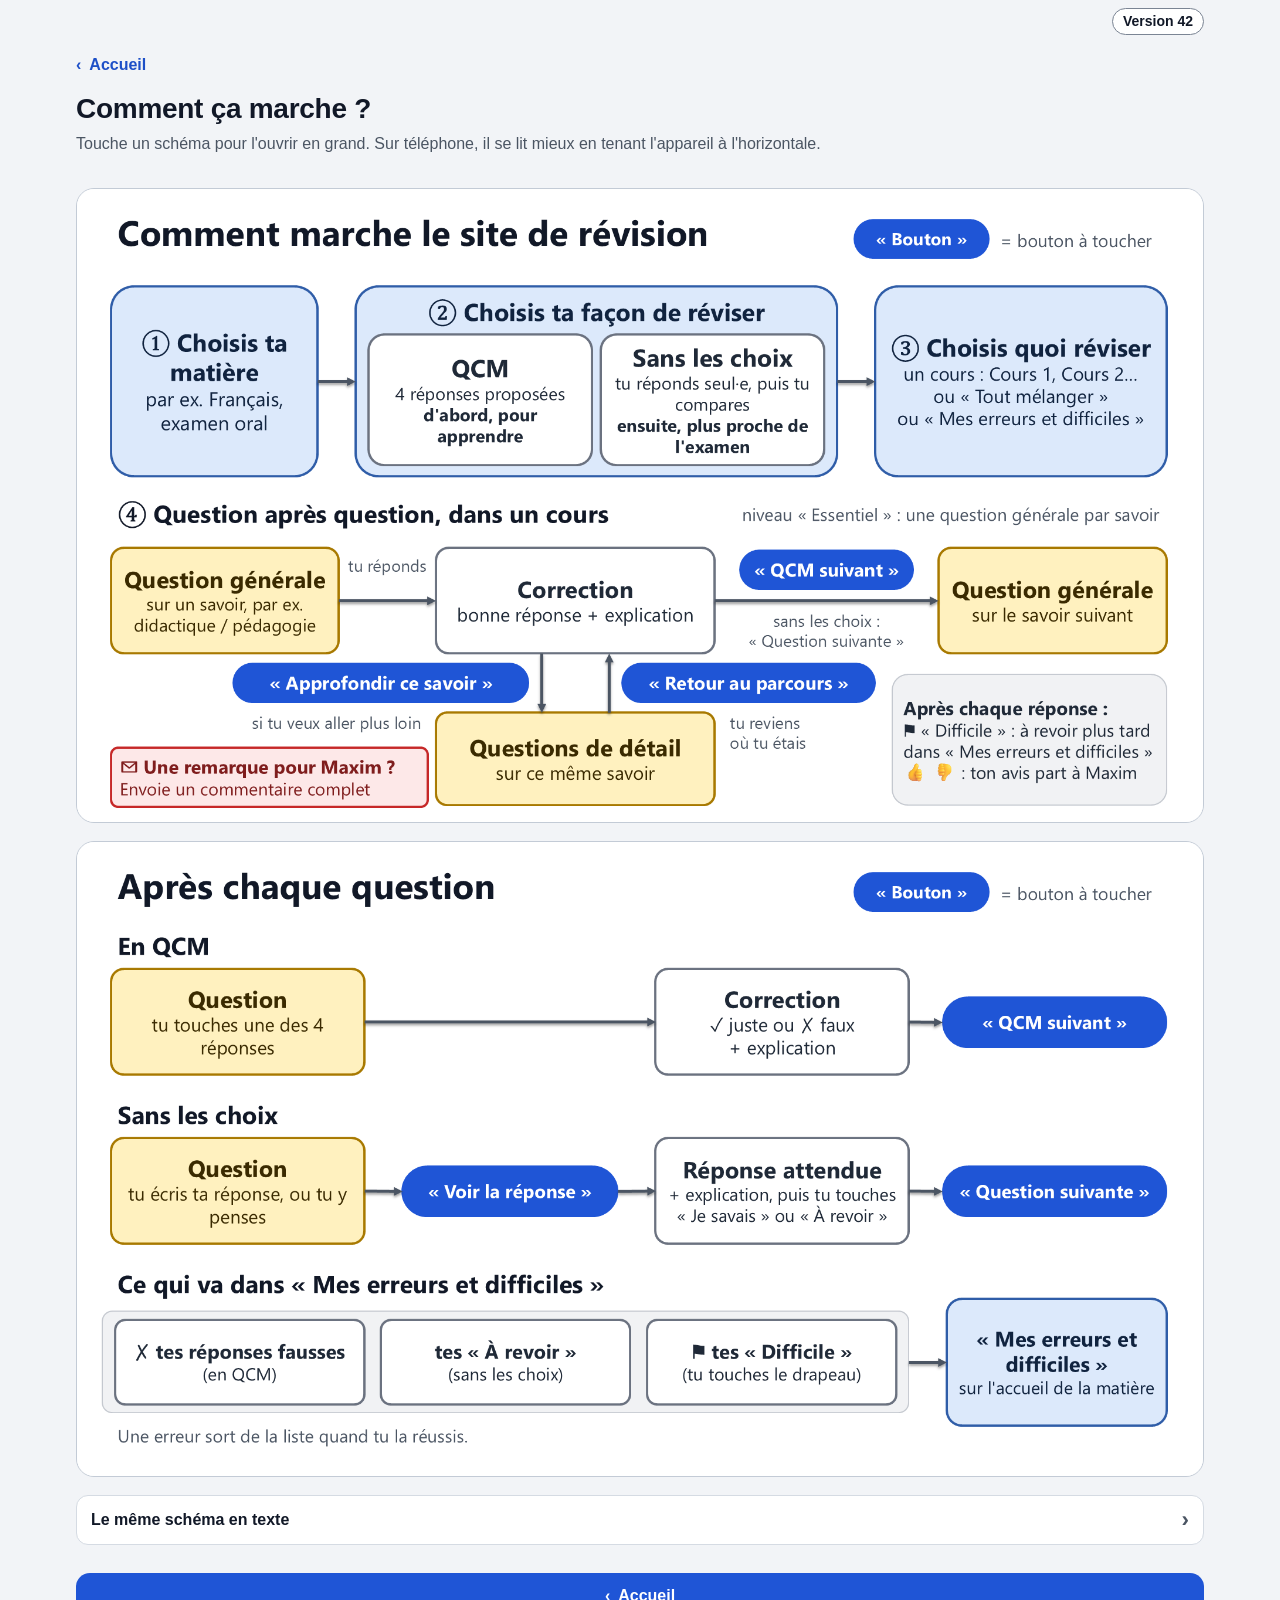
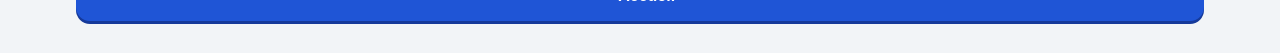
==== commit c5f53ac6: "Publier Révisions HEP 42" ====
--- a/aide.html
+++ b/aide.html
@@ -4,17 +4,41 @@
   <meta charset="utf-8">
   <meta name="viewport" content="width=device-width,initial-scale=1,viewport-fit=cover">
   <meta name="theme-color" content="#f2f4f7" media="(prefers-color-scheme: light)"><meta name="theme-color" content="#0f1319" media="(prefers-color-scheme: dark)"><meta name="color-scheme" content="light dark">
-  <title>Guide en images · Révisions HEP</title>
-  <meta name="description" content="Guide en images du quiz : quatre écrans, quelques repères.">
+  <title>Comment ça marche · Révisions HEP</title>
+  <meta name="description" content="Le schéma qui explique le site de révision : choisir, répondre, approfondir, donner son avis.">
   <link rel="icon" href="icon.svg" type="image/svg+xml">
   <link rel="stylesheet" href="style.css">
 </head>
 <body>
   <main id="app" class="page aide-page">
-    <p class="aide-back"><a class="btn ghost" href="qcm-oral.html"><span aria-hidden="true">‹</span> Quiz</a></p>
-    <h1>Guide</h1>
-    <section class="aide-scene" id="accueil" aria-labelledby="t-accueil"><h2 id="t-accueil">Accueil</h2><div class="aide-figs"><figure class="aide-fig"><div class="aide-shot" style="aspect-ratio:390/1004"><img src="aide/a-accueil.png" width="390" height="1004" alt="Accueil du quiz" loading="lazy" decoding="async"><span class="aide-tag aide-tag-l" style="left:max(3px,calc(4.1% - 14px));top:max(18px,calc(8.738% + -22px))"><b>1</b><i>Mode</i></span><span class="aide-tag aide-tag-r" style="right:max(3px,calc(17.44% - 14px));top:max(18px,calc(25.95% + -22px))"><b>2</b><i>Essentiel</i></span><span class="aide-tag aide-tag-r" style="right:max(3px,calc(38.97% - 14px));top:max(18px,calc(33.496% + -22px))"><b>3</b><i>Approfondir</i></span><span class="aide-tag aide-tag-l" style="left:max(3px,calc(7.18% - 14px));top:max(18px,calc(70.579% + -22px))"><b>4</b><i>Mélanger</i></span><span class="aide-tag aide-tag-l" style="left:max(3px,calc(4.1% - 14px));top:max(18px,calc(80.912% + -22px))"><b>5</b><i>Erreurs</i></span></div></figure></div></section><section class="aide-scene" id="repondre" aria-labelledby="t-repondre"><h2 id="t-repondre">Répondre</h2><div class="aide-figs"><figure class="aide-fig"><div class="aide-shot" style="aspect-ratio:390/583"><img src="aide/c-question.png" width="390" height="583" alt="Une question" loading="lazy" decoding="async"><span class="aide-tag aide-tag-l" style="left:max(3px,calc(9.23% - 14px));top:max(18px,calc(3.774% + -22px))"><b>1</b><i>Accueil</i></span><span class="aide-tag aide-tag-r" style="right:max(3px,calc(29.82% - 14px));top:max(18px,calc(11.492% + -22px))"><b>2</b><i>Rappel</i></span><span class="aide-tag aide-tag-l" style="left:max(3px,calc(4.1% - 14px));top:max(18px,calc(24.7% + -22px))"><b>3</b><i>Réglages</i></span><span class="aide-tag aide-tag-r" style="right:max(3px,calc(5.13% - 14px));top:max(18px,calc(54.476% + -22px))"><b>4</b><i>Touche</i></span></div></figure></div></section><section class="aide-scene" id="apres" aria-labelledby="t-apres"><h2 id="t-apres">Après</h2><div class="aide-figs"><figure class="aide-fig"><div class="aide-shot" style="aspect-ratio:390/1377"><img src="aide/d-apres.png" width="390" height="1377" alt="Question corrigée" loading="lazy" decoding="async"><span class="aide-tag aide-tag-r" style="right:max(3px,calc(4.1% - 14px));top:max(18px,calc(8.59% + -22px))"><b>1</b><i>Vert = juste</i></span><span class="aide-tag aide-tag-l" style="left:max(3px,calc(7.18% - 14px));top:max(18px,calc(50.47% + -22px))"><b>2</b><i>Approfondir</i></span><span class="aide-tag aide-tag-l" style="left:max(3px,calc(7.18% - 14px));top:max(18px,calc(57.006% + -22px))"><b>3</b><i>Difficile</i></span><span class="aide-tag aide-tag-l" style="left:max(3px,calc(4.1% - 14px));top:max(18px,calc(67.1% + -22px))"><b>4</b><i>👍 ou 👎</i></span><span class="aide-tag aide-tag-l" style="left:max(3px,calc(4.1% - 14px));top:max(18px,calc(78.284% + -22px))"><b>5</b><i>Note 1-4</i></span></div></figure></div></section><section class="aide-scene" id="sans-choix" aria-labelledby="t-sans-choix"><h2 id="t-sans-choix">Sans choix</h2><div class="aide-figs"><figure class="aide-fig"><div class="aide-shot" style="aspect-ratio:390/617"><img src="aide/f1-sans-choix.png" width="390" height="617" alt="Sans les choix, avant la réponse" loading="lazy" decoding="async"><span class="aide-tag aide-tag-r" style="right:max(3px,calc(5.13% - 14px));top:max(18px,calc(66.304% + -22px))"><b>1</b><i>Écris</i></span><span class="aide-tag aide-tag-l" style="left:max(3px,calc(42.66% - 14px));top:max(18px,calc(94.343% + -22px))"><b>2</b><i>Voir</i></span></div></figure><figure class="aide-fig"><div class="aide-shot" style="aspect-ratio:390/545"><img src="aide/f2-sans-choix.png" width="390" height="545" alt="Sans les choix, après la réponse" loading="lazy" decoding="async"><span class="aide-tag aide-tag-l" style="left:max(3px,calc(4.1% - 14px));top:max(18px,calc(84.613% + -22px))"><b>3</b><i>Je savais ?</i></span></div></figure></div></section>
-    <p class="aide-back aide-back-end"><a class="btn primary" href="qcm-oral.html"><span aria-hidden="true">‹</span> Quiz</a></p>
+    <p class="aide-back"><a class="btn ghost" href="index.html"><span aria-hidden="true">‹</span> Accueil</a></p>
+    <h1>Comment ça marche ?</h1>
+    <p class="aide-lead">Touche un schéma pour l'ouvrir en grand. Sur téléphone, il se lit mieux en tenant l'appareil à l'horizontale.</p>
+
+    <figure class="aide-schema">
+      <a href="aide/schema-1.png"><img src="aide/schema-1.png" width="1920" height="1080" alt="Schéma : on choisit sa matière, puis sa façon de réviser (QCM ou sans les choix), puis quoi réviser (un cours, tout mélanger, ou mes erreurs et difficiles). Ensuite, question après question : une question générale, sa correction, puis la question générale suivante. Le bouton « Approfondir ce savoir » ouvre les questions de détail, « Retour au parcours » ramène où l'on était. Après chaque réponse, on peut marquer « Difficile » et donner son avis avec les pouces, et envoyer à Maxim un commentaire complet." decoding="async"></a>
+    </figure>
+    <figure class="aide-schema">
+      <a href="aide/schema-2.png"><img src="aide/schema-2.png" width="1920" height="1080" alt="Schéma : après chaque question. En QCM, on touche une des quatre réponses, la correction donne juste ou faux avec l'explication, puis « QCM suivant ». Sans les choix, on écrit ou pense sa réponse, on touche « Voir la réponse », on compare avec la réponse attendue et son explication, on touche « Je savais » ou « À revoir », puis « Question suivante ». Les réponses fausses en QCM, les « À revoir » et les questions marquées « Difficile » vont dans « Mes erreurs et difficiles ». Une erreur en sort quand on la réussit." decoding="async"></a>
+    </figure>
+
+    <details class="aide-text">
+      <summary>Le même schéma en texte</summary>
+      <ol>
+        <li>Choisis ta matière.</li>
+        <li>Choisis ta façon de réviser : <strong>QCM</strong> (4 réponses proposées, d'abord, pour apprendre) ou <strong>Sans les choix</strong> (tu réponds seul·e, puis tu compares ; ensuite, plus proche de l'examen).</li>
+        <li>Choisis quoi réviser : un cours, « Tout mélanger » ou « Mes erreurs et difficiles ».</li>
+        <li>Question après question : une question générale sur un savoir, la correction (bonne réponse et explication), puis la question générale sur le savoir suivant. « Approfondir ce savoir » ouvre les questions de détail sur ce savoir ; « Retour au parcours » te ramène où tu étais.</li>
+      </ol>
+      <ul>
+        <li>Après chaque réponse, « Difficile » garde la question pour plus tard dans « Mes erreurs et difficiles ».</li>
+        <li>👍 et 👎 envoient ton avis sur la question à Maxim.</li>
+        <li>Une remarque ou un problème : tu peux écrire un commentaire complet et l'envoyer à Maxim.</li>
+        <li>« Mes erreurs et difficiles » réunit tes réponses fausses (QCM), tes « À revoir » (sans les choix) et tes « Difficile ». Une erreur en sort quand tu la réussis.</li>
+      </ul>
+    </details>
+
+    <p class="aide-back aide-back-end"><a class="btn primary" href="index.html"><span aria-hidden="true">‹</span> Accueil</a></p>
   </main>
   <script src="config.js"></script><script src="app-version.js"></script>
 </body>
--- a/style.css
+++ b/style.css
@@ -564,15 +564,15 @@
 .sc-alternatives { margin: 16px 0; overflow-wrap: anywhere; }
 
 /* ---------- Feuilles qui montent du bas (aides, situation, mode d'emploi) ---------- */
-.qcm-dialog, .quiz-help-dialog {
+.qcm-dialog {
   width: min(680px, calc(100% - 32px)); max-width: none; max-height: calc(100dvh - 48px);
   padding: 0 20px 20px; border: 0; border-radius: 22px;
   background: var(--bg-card); color: var(--text); overflow-y: auto;
   box-shadow: 0 20px 60px rgb(0 0 0 / 30%);
 }
-.qcm-dialog::backdrop, .quiz-help-dialog::backdrop { background: rgb(15 20 30 / 45%); }
+.qcm-dialog::backdrop { background: rgb(15 20 30 / 45%); }
 @media (prefers-color-scheme: dark) {
-  .qcm-dialog::backdrop, .quiz-help-dialog::backdrop { background: rgb(0 0 0 / 62%); }
+  .qcm-dialog::backdrop { background: rgb(0 0 0 / 62%); }
 }
 .qcm-dialog-head { position: sticky; top: 0; z-index: 1; display: flex; align-items: center; justify-content: space-between; gap: 12px; padding: 14px 0 10px; background: var(--bg-card); }
 .qcm-dialog-head h2 { font-size: 1.1875rem; font-weight: 800; }
@@ -580,30 +580,19 @@
 .qcm-dialog .exercise-context { margin-bottom: 16px; }
 .qcm-dialog h3 { margin-bottom: 12px; font-size: 1rem; }
 .qcm-dialog p + p { margin-top: 14px; }
-.quiz-help-dialog { padding-top: 18px; padding-bottom: 0; }
-.quiz-help-dialog h2 { margin: 4px 0 10px; font-size: 1.375rem; font-weight: 800; }
-.quiz-help-dialog h2:focus { outline: none; }
-.quiz-help-dialog li + li { margin-top: .7rem; }
-.quiz-help-dialog li, .quiz-help-dialog p { overflow-wrap: anywhere; line-height: 1.5; }
-.quiz-help-dialog p { margin-top: 10px; }
-.quiz-help-dialog .actions { position: sticky; bottom: 0; margin: 14px -20px 0; padding: 12px 20px calc(14px + env(safe-area-inset-bottom, 0px)); background: var(--bg-card); border-top: 1px solid var(--border); }
-.quiz-help-dialog .actions .btn { background: var(--action); color: var(--text-on-action); font-weight: 750; }
-.quiz-help-dialog :focus-visible { outline: 3px solid var(--focus); outline-offset: 3px; }
 @keyframes hep-sheet-up { from { transform: translateY(100%); } to { transform: translateY(0); } }
 @keyframes hep-fade-in { from { opacity: 0; } to { opacity: 1; } }
 @media (max-width: 699px) {
-  .qcm-dialog, .quiz-help-dialog {
+  .qcm-dialog {
     width: 100%; max-width: 100%; max-height: 90dvh; margin: auto 0 0;
     border-radius: 22px 22px 0 0; box-shadow: var(--sheet-shadow);
     padding-left: 18px; padding-right: 18px;
   }
-  .qcm-dialog[open], .quiz-help-dialog[open] { animation: hep-sheet-up 260ms cubic-bezier(.2, .8, .2, 1); }
-  .qcm-dialog[open]::backdrop, .quiz-help-dialog[open]::backdrop { animation: hep-fade-in 200ms ease; }
+  .qcm-dialog[open] { animation: hep-sheet-up 260ms cubic-bezier(.2, .8, .2, 1); }
+  .qcm-dialog[open]::backdrop { animation: hep-fade-in 200ms ease; }
   /* Poignée de feuille */
-  .qcm-dialog-head::before, .quiz-help-dialog::before { content: ""; position: absolute; top: 6px; left: 50%; width: 40px; height: 5px; margin-left: -20px; border-radius: 999px; background: var(--track); }
+  .qcm-dialog-head::before { content: ""; position: absolute; top: 6px; left: 50%; width: 40px; height: 5px; margin-left: -20px; border-radius: 999px; background: var(--track); }
   .qcm-dialog-head { padding-top: 20px; }
-  .quiz-help-dialog { padding-top: 22px; }
-  .quiz-help-dialog .actions { margin-left: -18px; margin-right: -18px; padding-left: 18px; padding-right: 18px; }
 }
 
 /* ---------- Écrans larges et étroits ---------- */
@@ -832,63 +821,21 @@
 .deepen-banner { margin: 0 0 10px; padding: 10px 12px; border-left: 6px solid var(--action); border-radius: 12px; background: var(--tint); color: var(--text); }
 .deepen-banner .help-text { margin-top: 2px; font-size: 0.875rem; }
 
-/* ---------- v27 : guide en images (aide.html) et lien du dialogue d'aide ---------- */
-.quiz-help-guide { margin: 10px 0 4px; }
-.quiz-help-guide .btn { width: 100%; min-height: 52px; font-size: 1.0625rem; }
-.aide-page { max-width: 600px; margin: 0 auto; padding: 0 max(16px, env(safe-area-inset-left, 0px)) 40px; }
-.aide-page > h1 { margin: 4px 0 14px; font-size: 1.75rem; font-weight: 800; }
+.quiz-help-entry { display: flex; flex-wrap: wrap; align-items: center; gap: 8px; }
+.quiz-help-entry .quiz-help-button { flex: 1 1 100%; }
+
+/* v42 : « Comment ça marche ? » = le schéma (aide.html) */
+.aide-page { max-width: 1100px; margin: 0 auto; padding: 0 max(16px, env(safe-area-inset-left, 0px)) 40px; }
+.aide-page > h1 { margin: 4px 0 6px; font-size: 1.75rem; font-weight: 800; }
 .aide-back { margin: 4px 0 0; }
 .aide-back .btn.ghost { padding-left: 0; }
 .aide-back-end { margin: 28px 0 0; }
 .aide-back-end .btn { width: 100%; }
-.aide-quick { padding: 16px; border: 1px solid var(--border); border-radius: var(--radius); background: var(--bg-card); box-shadow: var(--shadow); }
-.aide-quick h2, .aide-scene-head h2, .aide-faq h2 { margin: 0 0 8px; font-size: 1.375rem; font-weight: 800; }
-.aide-quick ol, .aide-legend { margin: 0; padding: 0; list-style: none; counter-reset: aide; display: grid; gap: 8px; }
-.aide-quick li, .aide-legend li { position: relative; min-height: 44px; padding: 8px 0 8px 40px; counter-increment: aide; line-height: 1.45; overflow-wrap: anywhere; }
-.aide-quick li::before, .aide-legend li::before {
-  content: counter(aide); position: absolute; left: 0; top: 8px; display: grid; place-items: center; width: 28px; height: 28px;
-  border: 2px solid #fff; border-radius: 50%; background: var(--action); color: #fff; box-shadow: 0 1px 3px rgb(0 0 0 / 35%);
-  font-size: 0.875rem; font-weight: 800; line-height: 1; font-variant-numeric: tabular-nums;
-}
-.aide-legend { margin-top: 14px; padding: 8px 14px; border: 1px solid var(--border); border-radius: var(--radius-sm); background: var(--bg-card); gap: 0; }
-.aide-legend li + li { border-top: 1px solid var(--border); }
-.aide-nav { display: flex; flex-wrap: wrap; gap: 8px; margin: 16px 0 4px; }
-.aide-nav a { display: inline-flex; align-items: center; min-height: 44px; padding: 6px 14px; border-radius: 12px; background: var(--tint); color: var(--tint-text); font-weight: 750; text-decoration: none; }
-.aide-scene { margin-top: 32px; scroll-margin-top: 12px; }
-.aide-scene-head p { color: var(--text-dim); }
-.aide-figs { display: grid; gap: 14px; margin-top: 12px; }
-.aide-fig { width: 100%; max-width: 390px; margin: 0 auto; }
-.aide-shot { position: relative; overflow: hidden; border: 1px solid var(--border-strong); border-radius: 14px; background: #f2f4f7; box-shadow: var(--shadow); }
-.aide-shot img { display: block; width: 100%; height: auto; }
-.aide-pin {
-  position: absolute; display: grid; place-items: center; width: 28px; height: 28px; transform: translate(-50%, -50%);
-  border: 2px solid #fff; border-radius: 50%; background: var(--action); color: #fff; box-shadow: 0 1px 3px rgb(0 0 0 / 40%);
-  font-size: 0.875rem; font-weight: 800; line-height: 1; font-variant-numeric: tabular-nums; pointer-events: none;
-}
-.aide-fig figcaption { margin-top: 6px; color: var(--text-dim); font-size: 0.875rem; }
-.aide-faq { margin-top: 36px; }
-.aide-faq-item { margin-top: 8px; border: 1px solid var(--border); border-radius: var(--radius-sm); background: var(--bg-card); }
-.aide-faq-item summary { display: flex; align-items: center; min-height: 48px; padding: 8px 14px; font-weight: 750; cursor: pointer; overflow-wrap: anywhere; }
-.aide-faq-item p { padding: 0 14px 14px; line-height: 1.5; overflow-wrap: anywhere; }
+.aide-lead { margin: 0 0 14px; color: var(--text-dim); }
+.aide-schema { margin: 18px 0 0; }
+.aide-schema a { display: block; border: 1px solid var(--border-strong); border-radius: var(--radius); overflow: hidden; background: #fff; }
+.aide-schema img { display: block; width: 100%; height: auto; }
+.aide-text { margin-top: 18px; border: 1px solid var(--border); border-radius: var(--radius-sm); background: var(--bg-card); }
+.aide-text summary { display: flex; align-items: center; min-height: 48px; padding: 8px 14px; font-weight: 750; cursor: pointer; }
+.aide-text ol, .aide-text ul { margin: 0; padding: 0 14px 14px 36px; line-height: 1.5; }
 .aide-page :focus-visible { outline: 3px solid var(--focus); outline-offset: 3px; }
-@media (min-width: 860px) {
-  .aide-page { max-width: 940px; }
-  .aide-scene { display: grid; grid-template-columns: 390px minmax(0, 1fr); gap: 0 28px; align-items: start; }
-  .aide-scene-head { grid-column: 1 / -1; }
-  .aide-figs { grid-column: 1; grid-row: 2; }
-  .aide-fig { margin: 0; }
-  .aide-legend { grid-column: 2; grid-row: 2; margin-top: 12px; }
-}
-
-/* ---------- v28 : guide visuel (étiquettes sur les captures) et lien Guide ---------- */
-.aide-page > h1 { margin: 0 0 4px; }
-.aide-scene { margin-top: 24px; }
-.aide-scene h2 { margin: 0 0 8px; font-size: 1.375rem; font-weight: 800; }
-.aide-tag { position: absolute; display: flex; align-items: center; gap: 6px; max-width: 78%; min-height: 30px; padding: 0 12px 0 0; border: 2px solid #fff; border-radius: 999px; background: #0a3a8a; color: #fff; box-shadow: 0 2px 6px rgb(0 0 0 / 45%); transform: translateY(-50%); pointer-events: none; white-space: nowrap; }
-.aide-tag-r { flex-direction: row-reverse; padding: 0 0 0 12px; }
-.aide-tag b { display: grid; place-items: center; flex: 0 0 26px; width: 26px; height: 26px; margin: 0; border-radius: 50%; background: #fff; color: #0a3a8a; font-size: 0.875rem; font-weight: 800; line-height: 1; }
-.aide-tag i { font-style: normal; font-size: 0.9375rem; font-weight: 750; line-height: 1; overflow: hidden; text-overflow: ellipsis; }
-.aide-guide-link { display: inline-flex; align-items: center; gap: 8px; min-height: 44px; padding: 6px 14px 6px 6px; border-radius: 12px; background: var(--tint); color: var(--tint-text); font-weight: 750; text-decoration: none; }
-.aide-guide-link span { display: grid; place-items: center; width: 32px; height: 32px; border-radius: 9px; background: var(--action); color: #fff; font-weight: 800; }
-.quiz-help-entry { display: flex; flex-wrap: wrap; align-items: center; gap: 8px; }
-.quiz-help-entry .quiz-help-button { flex: 1 1 100%; }
